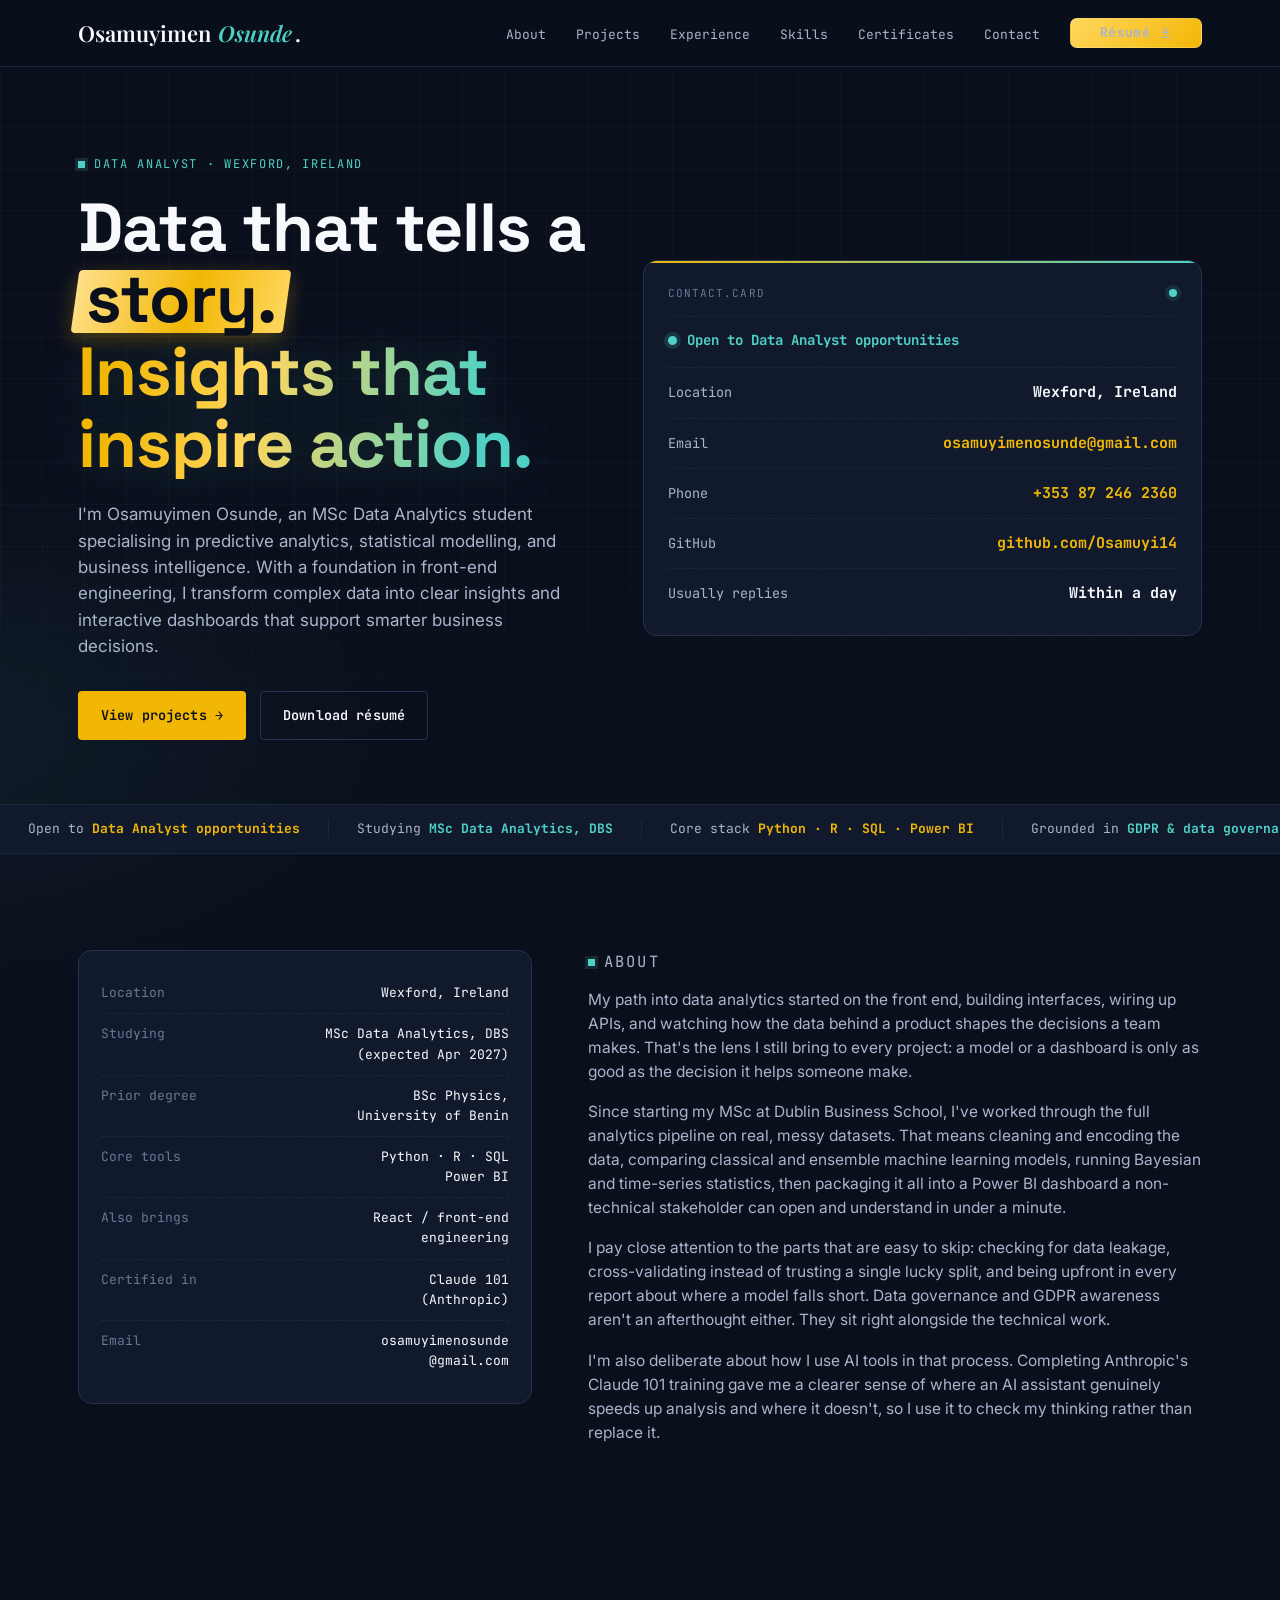
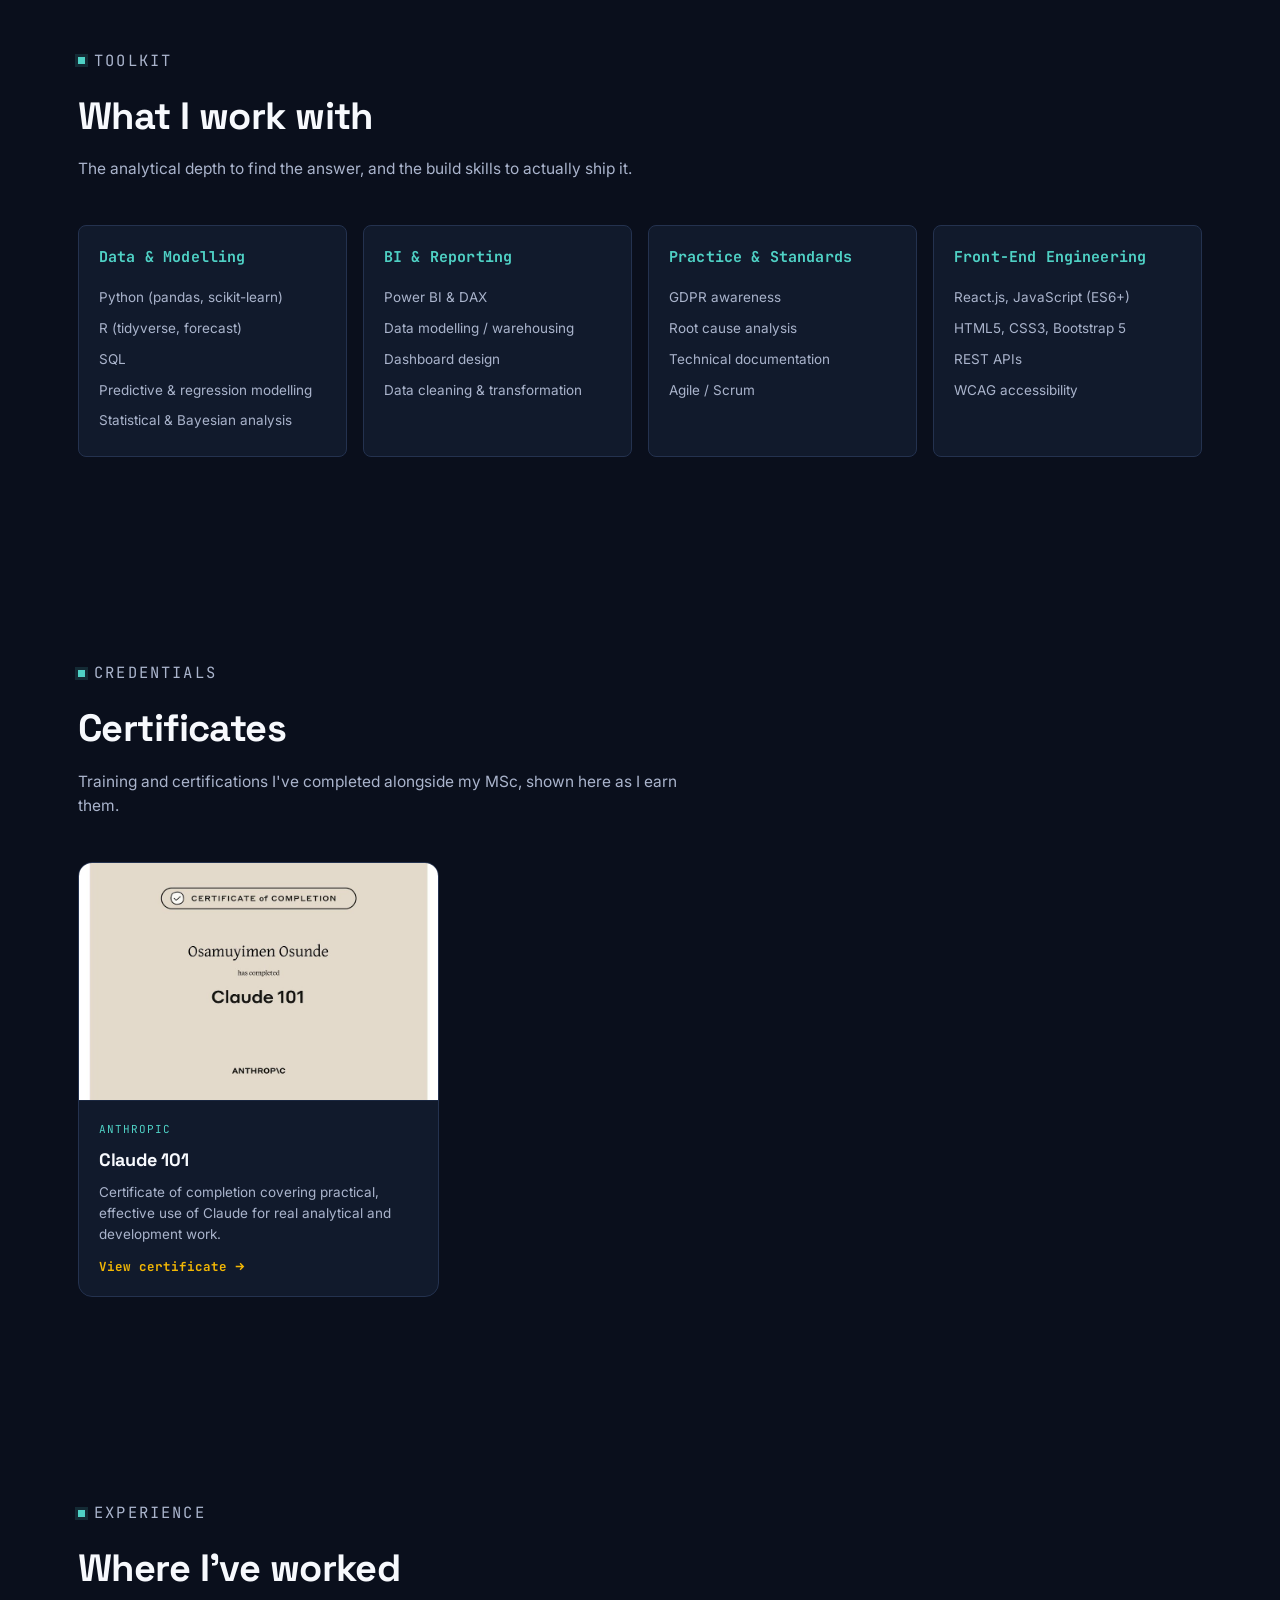
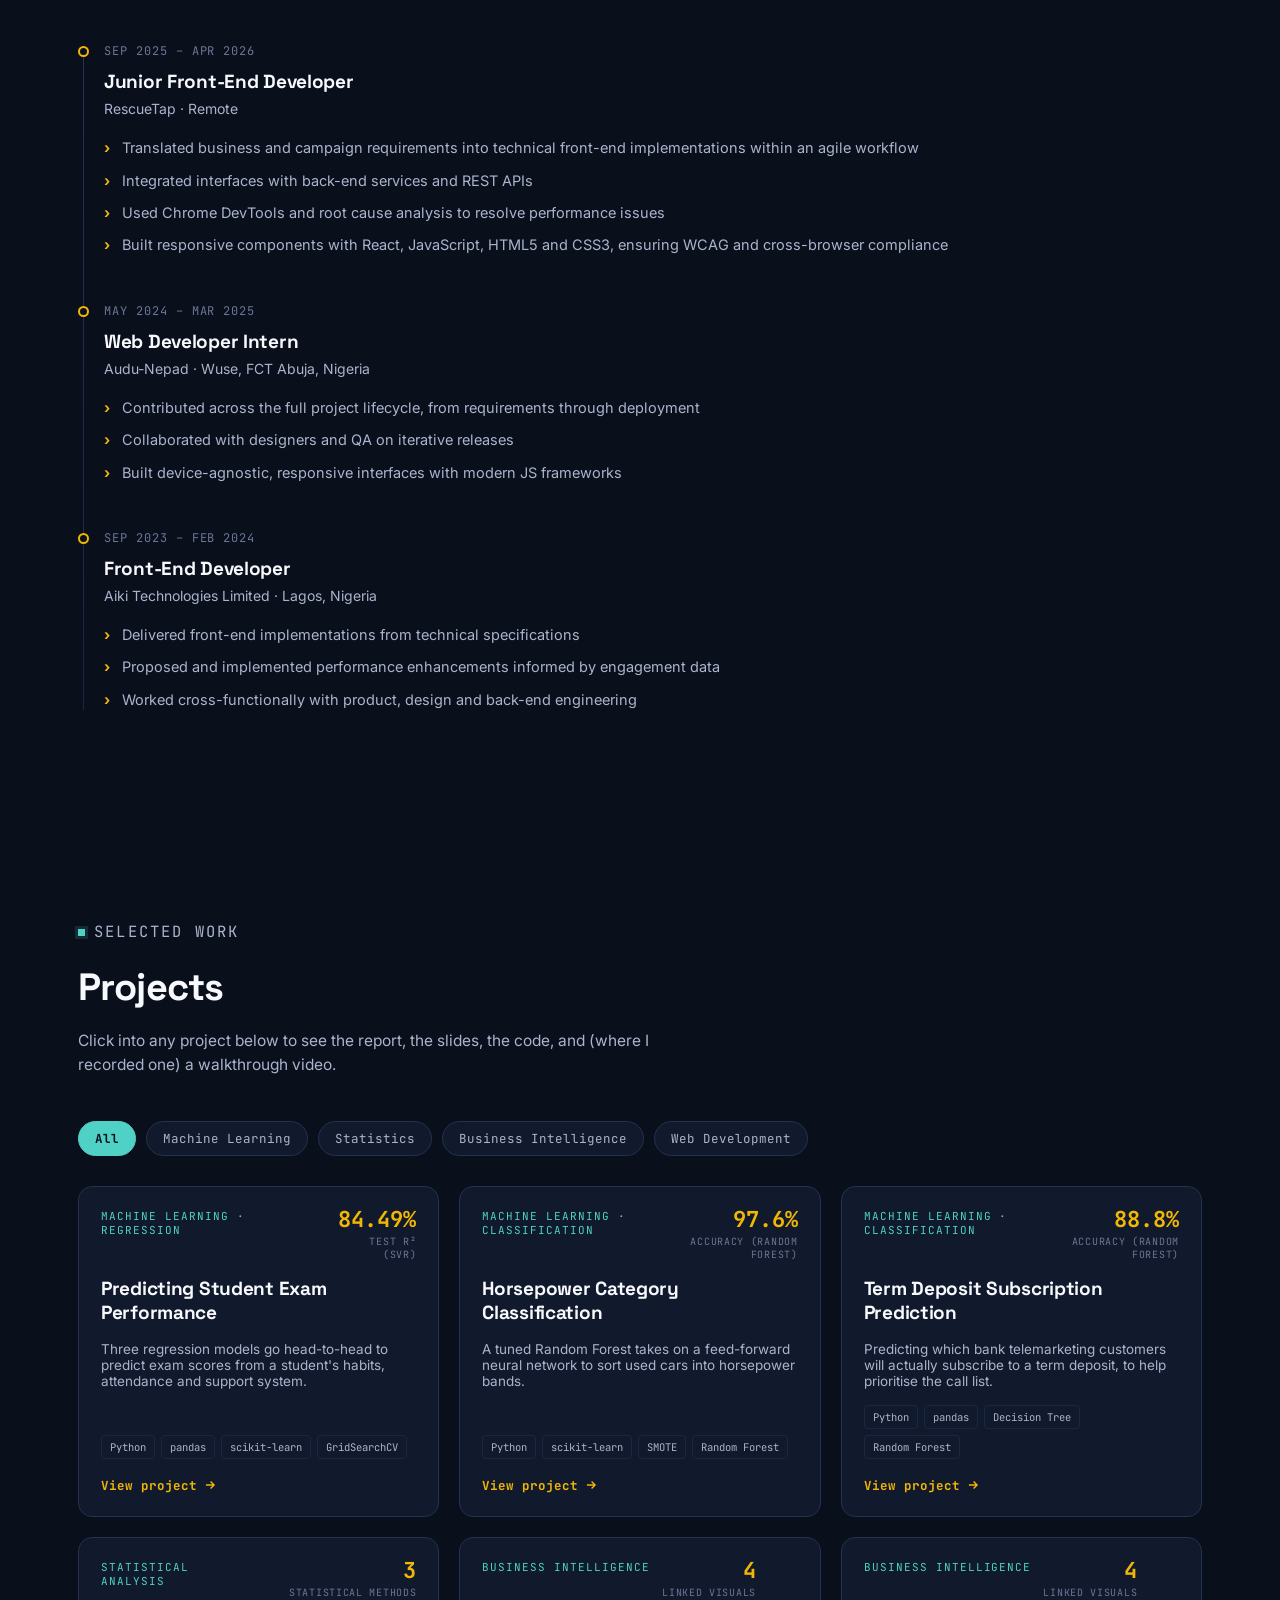
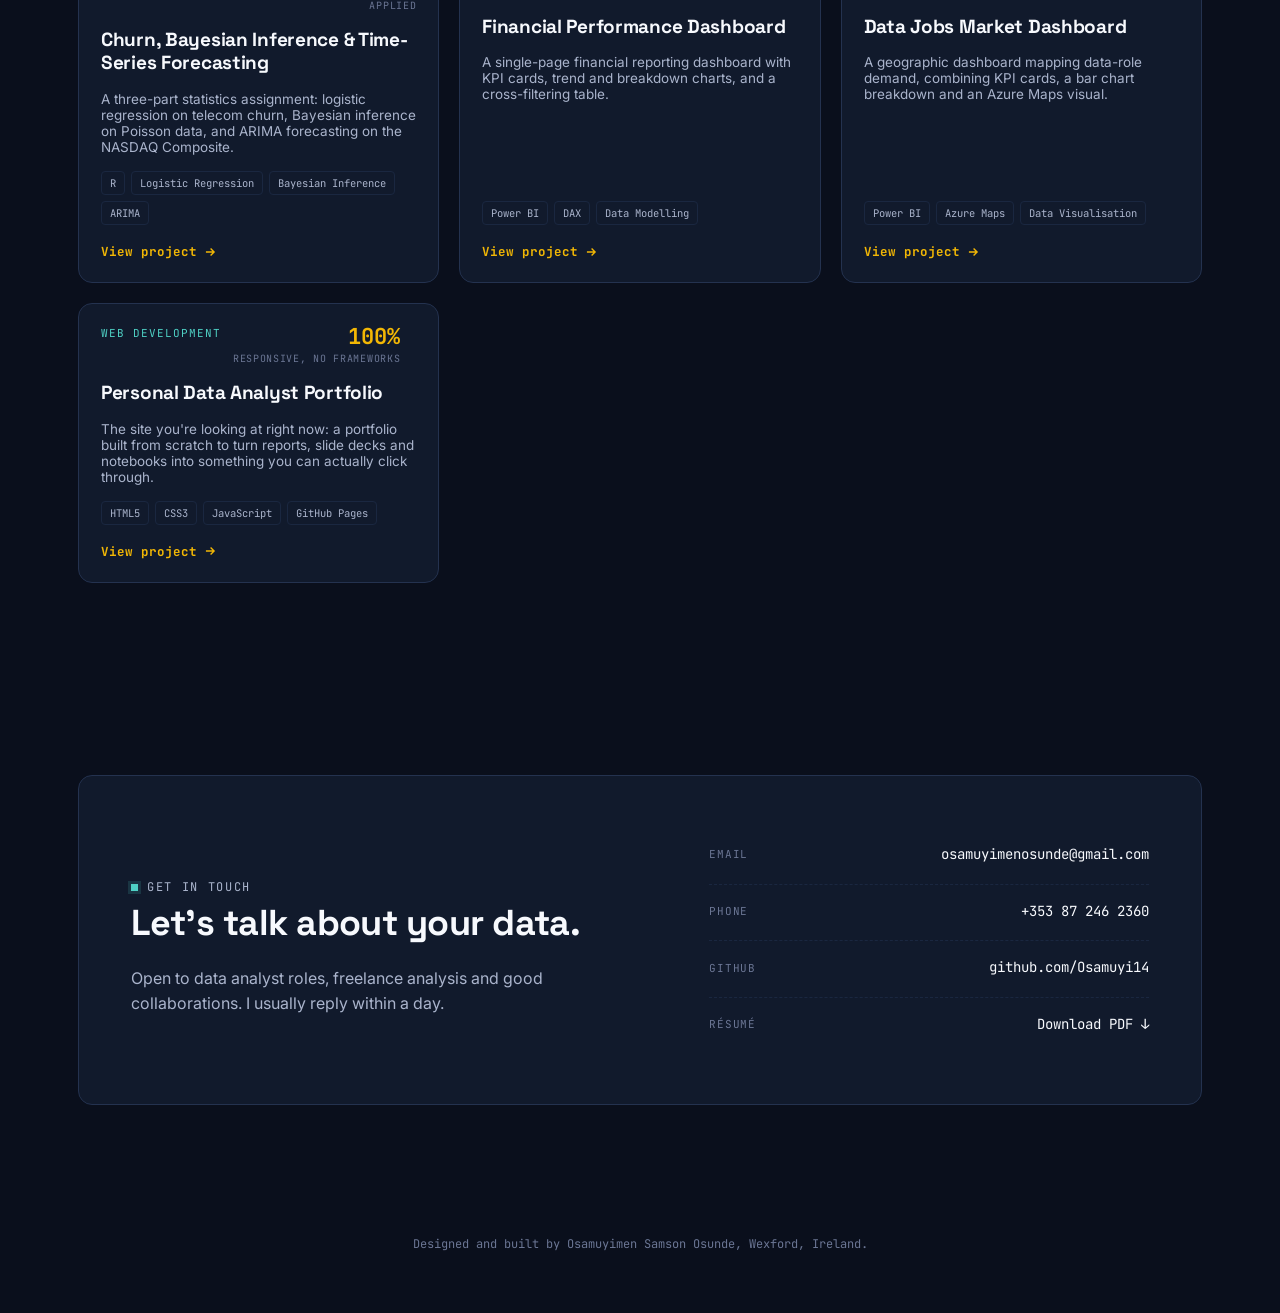
==== index.html @ a4c95fde "Add Certificates section with Claude 101 credential, reference it in About" ====
<!DOCTYPE html>
<html lang="en">
<head>
<meta charset="UTF-8">
<meta name="viewport" content="width=device-width, initial-scale=1.0">
<title>Osamuyimen Osunde | Data Analyst</title>
<meta name="description" content="Portfolio of Osamuyimen Samson Osunde, Data Analyst. Machine learning, statistical analysis and Power BI projects.">
<link rel="icon" href="favicon.svg" type="image/svg+xml">
<link rel="icon" href="favicon.ico" sizes="any">
<link rel="apple-touch-icon" href="apple-touch-icon.png">
<link rel="preconnect" href="https://fonts.googleapis.com">
<link rel="preconnect" href="https://fonts.gstatic.com" crossorigin>
<link href="https://fonts.googleapis.com/css2?family=Space+Grotesk:wght@500;600;700&family=Inter:wght@400;500;600&family=JetBrains+Mono:wght@400;500;700&family=Playfair+Display:ital,wght@0,600;1,600&display=swap" rel="stylesheet">
<link rel="stylesheet" href="styles.css?v=2">
</head>
<body>

<nav class="nav">
  <div class="wrap">
    <a href="#top" class="nav-mark">Osamuyimen <span class="nav-mark-last">Osunde</span><span class="nav-mark-dot">.</span></a>
    <button class="nav-toggle" id="navToggle" aria-label="Toggle menu" aria-expanded="false">☰</button>
    <ul class="nav-links" id="navLinks">
      <li><a href="#about">About</a></li>
      <li><a href="#projects">Projects</a></li>
      <li><a href="#experience">Experience</a></li>
      <li><a href="#skills">Skills</a></li>
      <li><a href="#certificates">Certificates</a></li>
      <li><a href="#contact">Contact</a></li>
      <li>
        <a class="nav-cta" href="assets/cv/resume.pdf" target="_blank" rel="noopener">
          <span>Résumé</span>
          <svg width="13" height="13" viewBox="0 0 24 24" fill="none" stroke="currentColor" stroke-width="2.6" stroke-linecap="round" stroke-linejoin="round"><path d="M12 3v12m0 0l-5-5m5 5l5-5M5 21h14"/></svg>
        </a>
      </li>
    </ul>
  </div>
</nav>

<main id="top">

  <!-- HERO -->
  <header class="hero">
    <div class="wrap">
      <div class="hero-grid">
        <div>
          <p class="eyebrow">Data Analyst · Wexford, Ireland</p>
          <h1 class="hero-headline">
            <span class="hl-wrap">Data that tells a <span class="hl">story.</span></span>
            <span class="grad-line">Insights that inspire action.</span>
          </h1>
          <p class="hero-sub">I'm Osamuyimen Osunde, an MSc Data Analytics student specialising in predictive analytics, statistical modelling, and business intelligence. With a foundation in front-end engineering, I transform complex data into clear insights and interactive dashboards that support smarter business decisions.</p>
          <div class="hero-actions">
            <a href="#projects" class="btn btn-primary">View projects →</a>
            <a href="assets/cv/resume.pdf" target="_blank" rel="noopener" class="btn btn-ghost">Download résumé</a>
          </div>
        </div>

        <div class="readout" aria-hidden="false">
          <div class="readout-head">
            <span>contact.card</span>
            <span class="readout-dot"></span>
          </div>
          <div class="readout-row status-row">
            <span class="status-dot"></span>
            <span class="v teal">Open to Data Analyst opportunities</span>
          </div>
          <div class="readout-row"><span class="k">Location</span><span class="v">Wexford, Ireland</span></div>
          <div class="readout-row"><a class="row-link" href="mailto:osamuyimenosunde@gmail.com"><span class="k">Email</span><span class="v amber">osamuyimenosunde@gmail.com</span></a></div>
          <div class="readout-row"><a class="row-link" href="tel:+353872462360"><span class="k">Phone</span><span class="v amber">+353 87 246 2360</span></a></div>
          <div class="readout-row"><a class="row-link" href="https://github.com/Osamuyi14" target="_blank" rel="noopener"><span class="k">GitHub</span><span class="v amber">github.com/Osamuyi14</span></a></div>
          <div class="readout-row"><span class="k">Usually replies</span><span class="v">Within a day</span></div>
        </div>
      </div>
    </div>

    <div class="ticker" role="marquee" aria-label="About Osamuyimen">
      <div class="ticker-track" id="tickerTrack"></div>
    </div>
  </header>

  <!-- ABOUT -->
  <section id="about">
    <div class="wrap">
      <div class="about-grid">
        <div class="facts">
          <div class="facts-row"><span class="k">Location</span><span class="v">Wexford, Ireland</span></div>
          <div class="facts-row"><span class="k">Studying</span><span class="v">MSc Data Analytics, DBS<br>(expected Apr 2027)</span></div>
          <div class="facts-row"><span class="k">Prior degree</span><span class="v">BSc Physics,<br>University of Benin</span></div>
          <div class="facts-row"><span class="k">Core tools</span><span class="v">Python · R · SQL<br>Power BI</span></div>
          <div class="facts-row"><span class="k">Also brings</span><span class="v">React / front-end<br>engineering</span></div>
          <div class="facts-row"><span class="k">Certified in</span><span class="v">Claude 101<br>(Anthropic)</span></div>
          <div class="facts-row"><span class="k">Email</span><span class="v">osamuyimenosunde<br>@gmail.com</span></div>
        </div>
        <div class="about-copy">
          <p class="eyebrow" style="margin-bottom:14px;">About</p>
          <p>My path into data analytics started on the front end, building interfaces, wiring up APIs, and watching how the data behind a product shapes the decisions a team makes. That's the lens I still bring to every project: a model or a dashboard is only as good as the decision it helps someone make.</p>
          <p>Since starting my MSc at Dublin Business School, I've worked through the full analytics pipeline on real, messy datasets. That means cleaning and encoding the data, comparing classical and ensemble machine learning models, running Bayesian and time-series statistics, then packaging it all into a Power BI dashboard a non-technical stakeholder can open and understand in under a minute.</p>
          <p>I pay close attention to the parts that are easy to skip: checking for data leakage, cross-validating instead of trusting a single lucky split, and being upfront in every report about where a model falls short. Data governance and GDPR awareness aren't an afterthought either. They sit right alongside the technical work.</p>
          <p>I'm also deliberate about how I use AI tools in that process. Completing Anthropic's Claude 101 training gave me a clearer sense of where an AI assistant genuinely speeds up analysis and where it doesn't, so I use it to check my thinking rather than replace it.</p>
        </div>
      </div>
    </div>
  </section>

  <!-- SKILLS -->
  <section id="skills">
    <div class="wrap">
      <div class="section-head">
        <p class="eyebrow">Toolkit</p>
        <h2>What I work with</h2>
        <p>The analytical depth to find the answer, and the build skills to actually ship it.</p>
      </div>
      <div class="skills-grid">
        <div class="skill-card">
          <h3>Data &amp; Modelling</h3>
          <ul>
            <li>Python (pandas, scikit-learn)</li>
            <li>R (tidyverse, forecast)</li>
            <li>SQL</li>
            <li>Predictive &amp; regression modelling</li>
            <li>Statistical &amp; Bayesian analysis</li>
          </ul>
        </div>
        <div class="skill-card">
          <h3>BI &amp; Reporting</h3>
          <ul>
            <li>Power BI &amp; DAX</li>
            <li>Data modelling / warehousing</li>
            <li>Dashboard design</li>
            <li>Data cleaning &amp; transformation</li>
          </ul>
        </div>
        <div class="skill-card">
          <h3>Practice &amp; Standards</h3>
          <ul>
            <li>GDPR awareness</li>
            <li>Root cause analysis</li>
            <li>Technical documentation</li>
            <li>Agile / Scrum</li>
          </ul>
        </div>
        <div class="skill-card">
          <h3>Front-End Engineering</h3>
          <ul>
            <li>React.js, JavaScript (ES6+)</li>
            <li>HTML5, CSS3, Bootstrap 5</li>
            <li>REST APIs</li>
            <li>WCAG accessibility</li>
          </ul>
        </div>
      </div>
    </div>
  </section>

  <!-- CERTIFICATES -->
  <section id="certificates">
    <div class="wrap">
      <div class="section-head">
        <p class="eyebrow">Credentials</p>
        <h2>Certificates</h2>
        <p>Training and certifications I've completed alongside my MSc, shown here as I earn them.</p>
      </div>
      <div class="cert-grid">
        <a class="cert-card" href="assets/certificates/claude-101-certificate.pdf" target="_blank" rel="noopener">
          <div class="cert-thumb">
            <img src="assets/certificates/claude-101-thumb.jpg" alt="Claude 101 certificate of completion" loading="lazy">
          </div>
          <div class="cert-info">
            <p class="cert-issuer">Anthropic</p>
            <h3>Claude 101</h3>
            <p class="cert-desc">Certificate of completion covering practical, effective use of Claude for real analytical and development work.</p>
            <span class="cert-link">View certificate
              <svg width="13" height="13" viewBox="0 0 24 24" fill="none" stroke="currentColor" stroke-width="2.6"><path d="M5 12h14M13 6l6 6-6 6"/></svg>
            </span>
          </div>
        </a>
      </div>
    </div>
  </section>

  <!-- EXPERIENCE -->
  <section id="experience">
    <div class="wrap">
      <div class="section-head">
        <p class="eyebrow">Experience</p>
        <h2>Where I've worked</h2>
      </div>
      <div class="timeline">
        <div class="tl-item">
          <span class="tl-dot"></span>
          <p class="tl-meta">Sep 2025 – Apr 2026</p>
          <h3>Junior Front-End Developer</h3>
          <p class="role-co">RescueTap · Remote</p>
          <ul>
            <li>Translated business and campaign requirements into technical front-end implementations within an agile workflow</li>
            <li>Integrated interfaces with back-end services and REST APIs</li>
            <li>Used Chrome DevTools and root cause analysis to resolve performance issues</li>
            <li>Built responsive components with React, JavaScript, HTML5 and CSS3, ensuring WCAG and cross-browser compliance</li>
          </ul>
        </div>
        <div class="tl-item">
          <span class="tl-dot"></span>
          <p class="tl-meta">May 2024 – Mar 2025</p>
          <h3>Web Developer Intern</h3>
          <p class="role-co">Audu-Nepad · Wuse, FCT Abuja, Nigeria</p>
          <ul>
            <li>Contributed across the full project lifecycle, from requirements through deployment</li>
            <li>Collaborated with designers and QA on iterative releases</li>
            <li>Built device-agnostic, responsive interfaces with modern JS frameworks</li>
          </ul>
        </div>
        <div class="tl-item">
          <span class="tl-dot"></span>
          <p class="tl-meta">Sep 2023 – Feb 2024</p>
          <h3>Front-End Developer</h3>
          <p class="role-co">Aiki Technologies Limited · Lagos, Nigeria</p>
          <ul>
            <li>Delivered front-end implementations from technical specifications</li>
            <li>Proposed and implemented performance enhancements informed by engagement data</li>
            <li>Worked cross-functionally with product, design and back-end engineering</li>
          </ul>
        </div>
      </div>
    </div>
  </section>

  <!-- PROJECTS -->
  <section id="projects">
    <div class="wrap">
      <div class="section-head">
        <p class="eyebrow">Selected work</p>
        <h2>Projects</h2>
        <p>Click into any project below to see the report, the slides, the code, and (where I recorded one) a walkthrough video.</p>
      </div>

      <div class="filters" role="tablist" aria-label="Filter projects">
        <button class="filter-btn active" data-filter="all">All</button>
        <button class="filter-btn" data-filter="ml">Machine Learning</button>
        <button class="filter-btn" data-filter="stats">Statistics</button>
        <button class="filter-btn" data-filter="bi">Business Intelligence</button>
        <button class="filter-btn" data-filter="web">Web Development</button>
      </div>

      <div class="projects-grid" id="projectsGrid"><!-- injected by script.js --></div>
    </div>
  </section>

  <!-- CONTACT -->
  <section id="contact">
    <div class="wrap">
      <div class="contact">
        <div>
          <p class="eyebrow">Get in touch</p>
          <h2>Let's talk about your data.</h2>
          <p>Open to data analyst roles, freelance analysis and good collaborations. I usually reply within a day.</p>
        </div>
        <div class="contact-links">
          <a class="contact-link" href="mailto:osamuyimenosunde@gmail.com"><span class="k">Email</span><span>osamuyimenosunde@gmail.com</span></a>
          <a class="contact-link" href="tel:+353872462360"><span class="k">Phone</span><span>+353 87 246 2360</span></a>
          <a class="contact-link" href="https://github.com/Osamuyi14" target="_blank" rel="noopener"><span class="k">GitHub</span><span>github.com/Osamuyi14</span></a>
          <a class="contact-link" href="assets/cv/resume.pdf" target="_blank" rel="noopener"><span class="k">Résumé</span><span>Download PDF ↓</span></a>
        </div>
      </div>
    </div>
  </section>

</main>

<footer>
  <p>Designed and built by Osamuyimen Samson Osunde, Wexford, Ireland.</p>
</footer>

<!-- MODAL -->
<div class="modal-overlay" id="modalOverlay">
  <div class="modal" role="dialog" aria-modal="true" aria-labelledby="modalTitle">
    <div class="modal-head">
      <div>
        <p class="pcard-cat" id="modalCat">Category</p>
        <h3 id="modalTitle">Project title</h3>
        <div class="modal-kpis" id="modalKpis"></div>
      </div>
      <button class="modal-close" id="modalClose" aria-label="Close">✕</button>
    </div>
    <div class="tabbar" id="modalTabs"></div>
    <div class="modal-body" id="modalBody"></div>
  </div>
</div>

<script src="script.js?v=2"></script>
</body>
</html>
---- styles.css ----
/* ==========================================================================
   Osamuyimen Osunde, Data Analyst Portfolio
   Design tokens
   ========================================================================== */
:root{
  --ink:        #0a0f1c;
  --surface:    #111a2c;
  --surface-2:  #16233b;
  --surface-3:  #1c2c47;
  --line:       #24324f;
  --line-soft:  #1a2740;
  --text:       #f7f9fd;
  --text-muted: #aab4cc;
  --text-dim:   #6b7694;
  --amber:      #f2b705;
  --amber-dim:  #a9840b;
  --teal:       #4fd1c5;
  --teal-dim:   #2f8f86;
  --coral:      #ef6461;

  --display: "Space Grotesk", "Inter", sans-serif;
  --body: "Inter", sans-serif;
  --mono: "JetBrains Mono", "SFMono-Regular", Consolas, monospace;

  --radius-s: 4px;
  --radius-m: 8px;
  --radius-l: 14px;
  --max: 1180px;
}

*,*::before,*::after{ box-sizing:border-box; }
html{ scroll-behavior:smooth; }
@media (prefers-reduced-motion: reduce){
  html{ scroll-behavior:auto; }
  *,*::before,*::after{ animation-duration:0.001ms !important; animation-iteration-count:1 !important; transition-duration:0.001ms !important; scroll-behavior:auto !important; }
}

body{
  margin:0;
  background:
    radial-gradient(1100px 520px at 82% -8%, rgba(242,183,5,0.08), transparent 60%),
    radial-gradient(900px 480px at -6% 12%, rgba(79,209,197,0.07), transparent 55%),
    var(--ink);
  color:var(--text);
  font-family:var(--body);
  font-size:16px;
  line-height:1.55;
  -webkit-font-smoothing:antialiased;
}

/* faint graph-paper texture, subject-grounded (data grid) */
body::before{
  content:"";
  position:fixed; inset:0;
  pointer-events:none;
  z-index:0;
  background-image:
    linear-gradient(rgba(233,237,246,0.028) 1px, transparent 1px),
    linear-gradient(90deg, rgba(233,237,246,0.028) 1px, transparent 1px);
  background-size:42px 42px;
  mask-image:linear-gradient(to bottom, black, black 60%, transparent 100%);
}

img{ max-width:100%; display:block; }
a{ color:inherit; }
h1,h2,h3,h4{ font-family:var(--display); margin:0; letter-spacing:-0.015em; font-weight:700; }
p{ margin:0; }
ul{ margin:0; padding:0; list-style:none; }
button{ font-family:inherit; }

:focus-visible{
  outline:2px solid var(--amber);
  outline-offset:3px;
  border-radius:2px;
}

.wrap{ max-width:var(--max); margin:0 auto; padding:0 28px; position:relative; z-index:1; }
.eyebrow{
  font-family:var(--mono);
  font-size:12px;
  letter-spacing:0.14em;
  text-transform:uppercase;
  color:var(--teal);
  display:flex; align-items:center; gap:9px;
}
.eyebrow::before{
  content:"";
  width:7px; height:7px;
  background:var(--teal);
  box-shadow:0 0 0 3px rgba(79,209,197,0.15);
}

/* ==========================================================================
   Nav
   ========================================================================== */
.nav{
  position:sticky; top:0; z-index:50;
  background:rgba(10,15,28,0.82);
  backdrop-filter:blur(10px);
  border-bottom:1px solid var(--line-soft);
}
.nav .wrap{ display:flex; align-items:center; justify-content:space-between; height:66px; }
.nav-mark{
  font-family:"Playfair Display", serif;
  font-weight:600;
  font-size:22px;
  letter-spacing:0;
  display:flex; align-items:baseline; gap:7px;
  color:var(--text);
  text-decoration:none;
}
.nav-mark-last{
  font-style:italic;
  color:var(--teal);
  font-weight:600;
}
.nav-mark-dot{
  color:var(--text);
  font-style:normal;
  margin-left:-4px;
}
@media (max-width:480px){
  .nav-mark{ font-size:18px; gap:5px; }
}
.nav-links{ display:flex; align-items:center; gap:30px; }
.nav-links a{
  font-family:var(--mono); font-size:13px; text-decoration:none; color:var(--text-muted);
  transition:color .15s ease; position:relative; padding:4px 0;
}
.nav-links a:hover{ color:var(--text); }
.nav-cta{
  font-family:var(--mono); font-size:13px; text-decoration:none;
  color:var(--ink); background:linear-gradient(135deg, #ffd75e, var(--amber));
  padding:11px 20px; border-radius:7px; font-weight:700;
  letter-spacing:0.03em;
  display:inline-flex; align-items:center; justify-content:center; gap:9px;
  min-width:132px; white-space:nowrap;
  border:1px solid rgba(255,255,255,0.18);
  transition:transform .15s ease, box-shadow .15s ease, filter .15s ease;
}
.nav-cta svg{ flex:none; }
.nav-cta:hover{ transform:translateY(-1px); box-shadow:0 8px 22px rgba(242,183,5,0.3); filter:brightness(1.04); }
.nav-toggle{
  display:none; background:none; border:1px solid var(--line); color:var(--text);
  width:38px; height:38px; border-radius:var(--radius-s); cursor:pointer;
  align-items:center; justify-content:center; font-size:18px;
}

@media (max-width:860px){
  .nav-links{
    position:absolute; top:66px; left:0; right:0;
    background:var(--surface);
    border-bottom:1px solid var(--line-soft);
    flex-direction:column; align-items:stretch; gap:0;
    padding:6px 28px 14px;
    display:none;
  }
  .nav-links.open{ display:flex; }
  .nav-links a{ padding:12px 0; border-bottom:1px solid var(--line-soft); }
  .nav-links .nav-cta{ margin-top:12px; width:100%; }
  .nav-toggle{ display:flex; }
}

/* ==========================================================================
   Hero
   ========================================================================== */
.hero{ padding:88px 0 0; position:relative; }
.hero-grid{
  display:grid; grid-template-columns:1fr 1.1fr; gap:56px; align-items:center;
}
.hero h1{
  font-size:clamp(38px, 6vw, 68px);
  line-height:1.05;
  margin-top:18px;
}
.hero-headline{ display:flex; flex-direction:column; gap:2px; }
.hl-wrap{ color:var(--text); }

/* highlighter-marker pop on "story." */
.hl{
  position:relative;
  display:inline-block;
  color:var(--ink);
  padding:0 8px;
  z-index:1;
}
.hl::before{
  content:"";
  position:absolute;
  left:-3px; right:-3px; top:10%; bottom:2%;
  background:linear-gradient(100deg, #ffe08a, var(--amber) 55%, #ffd75e);
  transform:skewX(-8deg);
  border-radius:4px;
  z-index:-1;
  box-shadow:0 6px 20px rgba(242,183,5,0.28);
}

/* gradient statement line */
.grad-line{
  background:linear-gradient(100deg, var(--amber) 8%, #ffd75e 35%, var(--teal) 78%);
  -webkit-background-clip:text;
  background-clip:text;
  color:transparent;
  filter:drop-shadow(0 2px 22px rgba(79,209,197,0.18));
}
.hero-sub{
  margin-top:22px; max-width:52ch;
  color:var(--text-muted); font-size:17px;
}
.hero-actions{ display:flex; gap:14px; margin-top:32px; flex-wrap:wrap; }
.btn{
  font-family:var(--mono); font-size:13.5px; font-weight:600;
  padding:13px 22px; border-radius:var(--radius-s);
  text-decoration:none; display:inline-flex; align-items:center; gap:9px;
  border:1px solid transparent; cursor:pointer; letter-spacing:0.01em;
  transition:transform .15s ease, box-shadow .15s ease, background .15s ease, border-color .15s ease;
}
.btn-primary{ background:var(--amber); color:var(--ink); }
.btn-primary:hover{ transform:translateY(-1px); box-shadow:0 8px 22px rgba(242,183,5,0.22); }
.btn-ghost{ border-color:var(--line); color:var(--text); background:transparent; }
.btn-ghost:hover{ border-color:var(--teal); color:var(--teal); }

/* Hero contact card, signature element */
.readout{
  background:var(--surface);
  border:1px solid var(--line);
  border-radius:var(--radius-l);
  padding:24px 24px 16px;
  font-family:var(--mono);
  position:relative;
  overflow:hidden;
}
.readout::after{
  content:"";
  position:absolute; top:0; left:0; right:0; height:2px;
  background:linear-gradient(90deg, var(--amber), var(--teal));
}
.readout-head{
  display:flex; justify-content:space-between; align-items:center;
  font-size:11px; color:var(--text-dim); letter-spacing:0.1em; text-transform:uppercase;
  margin-bottom:14px;
}
.readout-dot{ width:8px; height:8px; border-radius:50%; background:var(--teal); box-shadow:0 0 0 4px rgba(79,209,197,0.12); }
.readout-row{
  display:flex; justify-content:space-between; align-items:baseline;
  padding:13px 0; border-top:1px dashed var(--line-soft);
  font-size:13.5px;
}
.readout-row:first-of-type{ border-top:none; }
.readout-row .k{ color:var(--text-muted); }
.readout-row .v{ color:var(--text); font-weight:700; font-size:15px; }
.readout-row .v.amber{ color:var(--amber); }
.readout-row .v.teal{ color:var(--teal); }

.status-row{ padding-bottom:16px; gap:10px; justify-content:flex-start; align-items:center; }
.status-row .v{ font-size:14px; }
.status-dot{
  width:9px; height:9px; border-radius:50%; background:var(--teal); flex:none;
  box-shadow:0 0 0 4px rgba(79,209,197,0.15);
  animation:pulse-dot 2.2s ease-in-out infinite;
}
@keyframes pulse-dot{
  0%, 100%{ box-shadow:0 0 0 4px rgba(79,209,197,0.15); }
  50%{ box-shadow:0 0 0 7px rgba(79,209,197,0.28); }
}

a.row-link{
  display:flex; justify-content:space-between; align-items:baseline;
  text-decoration:none; width:100%;
  transition:transform .12s ease;
}
a.row-link:hover{ transform:translateX(2px); }
a.row-link:hover .v{ filter:brightness(1.15); }
a.row-link .k{ color:var(--text-muted); }

@media (max-width:900px){
  .hero-grid{ grid-template-columns:1fr; }
}

/* Ticker strip */
.ticker{
  margin-top:64px;
  border-top:1px solid var(--line-soft);
  border-bottom:1px solid var(--line-soft);
  background:var(--surface);
  overflow:hidden;
  white-space:nowrap;
}
.ticker-track{
  display:inline-flex;
  animation:ticker 34s linear infinite;
  padding:14px 0;
}
@keyframes ticker{ from{ transform:translateX(0);} to{ transform:translateX(-50%);} }
.ticker-item{
  font-family:var(--mono); font-size:13px; color:var(--text-muted);
  padding:0 28px; border-right:1px solid var(--line-soft);
  display:inline-flex; align-items:center; gap:8px;
}
.ticker-item b{ color:var(--amber); font-weight:700; }
.ticker-item.teal b{ color:var(--teal); }

/* ==========================================================================
   Section shell
   ========================================================================== */
section{ padding:96px 0; }
.section-head{ margin-bottom:44px; max-width:640px; }
.section-head h2{ font-size:clamp(28px,3.6vw,38px); margin-top:14px; }
.section-head p{ color:var(--text-muted); margin-top:12px; font-size:15.5px; }

/* ==========================================================================
   About
   ========================================================================== */
.about-grid{ display:grid; grid-template-columns:0.85fr 1.15fr; gap:56px; align-items:start; }
.about-copy p{ color:var(--text-muted); font-size:15.5px; margin-bottom:16px; }
.about-copy p:last-child{ margin-bottom:0; }
.facts{
  background:var(--surface); border:1px solid var(--line); border-radius:var(--radius-l);
  padding:22px; font-family:var(--mono); font-size:13px;
}
.facts-row{ display:flex; justify-content:space-between; padding:10px 0; border-top:1px dashed var(--line-soft); gap:16px; }
.facts-row:first-child{ border-top:none; }
.facts-row .k{ color:var(--text-dim); }
.facts-row .v{ color:var(--text); text-align:right; }

/* ==========================================================================
   Skills
   ========================================================================== */
.skills-grid{ display:grid; grid-template-columns:repeat(4,1fr); gap:16px; }
.skill-card{
  background:var(--surface); border:1px solid var(--line); border-radius:var(--radius-m);
  padding:20px;
}
.skill-card h3{ font-size:15px; font-family:var(--mono); color:var(--teal); margin-bottom:12px; letter-spacing:0.01em; }
.skill-card ul li{
  font-size:13.5px; color:var(--text-muted); padding:5px 0;
}
@media (max-width:980px){ .skills-grid{ grid-template-columns:repeat(2,1fr); } }
@media (max-width:560px){ .skills-grid{ grid-template-columns:1fr; } }

/* ==========================================================================
   Certificates
   ========================================================================== */
.cert-grid{ display:grid; grid-template-columns:repeat(auto-fill, minmax(280px, 1fr)); gap:20px; }
.cert-card{
  display:flex; flex-direction:column;
  background:var(--surface); border:1px solid var(--line); border-radius:var(--radius-l);
  overflow:hidden; text-decoration:none; color:inherit;
  transition:transform .18s ease, border-color .18s ease, box-shadow .18s ease;
}
.cert-card:hover{
  transform:translateY(-3px);
  border-color:var(--amber-dim);
  box-shadow:0 14px 30px rgba(0,0,0,0.35);
}
.cert-thumb{
  aspect-ratio:16/10.6; overflow:hidden; background:var(--ink); border-bottom:1px solid var(--line-soft);
}
.cert-thumb img{ width:100%; height:100%; object-fit:cover; display:block; }
.cert-info{ padding:20px; display:flex; flex-direction:column; gap:8px; flex:1; }
.cert-issuer{
  font-family:var(--mono); font-size:11px; text-transform:uppercase; letter-spacing:0.09em;
  color:var(--teal);
}
.cert-info h3{ font-size:18px; }
.cert-desc{ font-size:13.5px; color:var(--text-muted); flex:1; }
.cert-link{
  font-family:var(--mono); font-size:12.5px; color:var(--amber); font-weight:700;
  display:flex; align-items:center; gap:6px; margin-top:4px;
}
.cert-link svg{ transition:transform .15s ease; }
.cert-card:hover .cert-link svg{ transform:translateX(3px); }

/* ==========================================================================
   Experience, timeline
   ========================================================================== */
.timeline{ position:relative; padding-left:26px; }
.timeline::before{
  content:""; position:absolute; left:5px; top:6px; bottom:6px; width:1px;
  background:linear-gradient(var(--line), var(--line-soft));
}
.tl-item{ position:relative; padding-bottom:40px; }
.tl-item:last-child{ padding-bottom:0; }
.tl-dot{
  position:absolute; left:-26px; top:4px; width:11px; height:11px; border-radius:50%;
  background:var(--ink); border:2px solid var(--amber);
}
.tl-meta{
  font-family:var(--mono); font-size:12px; color:var(--text-dim);
  text-transform:uppercase; letter-spacing:0.08em; margin-bottom:6px;
}
.tl-item h3{ font-size:19px; }
.tl-item .role-co{ color:var(--text-muted); font-size:14px; margin-top:2px; }
.tl-item ul{ margin-top:12px; }
.tl-item li{
  color:var(--text-muted); font-size:14.5px; padding:5px 0 5px 18px; position:relative;
}
.tl-item li::before{ content:"›"; position:absolute; left:0; color:var(--amber); font-weight:700; }

/* ==========================================================================
   Projects
   ========================================================================== */
.filters{ display:flex; gap:10px; margin-bottom:30px; flex-wrap:wrap; }
.filter-btn{
  font-family:var(--mono); font-size:12.5px; color:var(--text-muted);
  background:var(--surface); border:1px solid var(--line); border-radius:99px;
  padding:8px 16px; cursor:pointer; transition:all .15s ease;
}
.filter-btn:hover{ color:var(--text); border-color:var(--teal); }
.filter-btn.active{ color:var(--ink); background:var(--teal); border-color:var(--teal); font-weight:700; }

.projects-grid{ display:grid; grid-template-columns:repeat(3,1fr); gap:20px; }
@media (max-width:980px){ .projects-grid{ grid-template-columns:repeat(2,1fr); } }
@media (max-width:680px){ .projects-grid{ grid-template-columns:1fr; } }

.pcard{
  background:var(--surface); border:1px solid var(--line); border-radius:var(--radius-l);
  padding:22px; cursor:pointer; text-align:left; width:100%;
  display:flex; flex-direction:column; gap:16px;
  transition:transform .18s ease, border-color .18s ease, box-shadow .18s ease;
  color:inherit;
}
.pcard:hover{
  transform:translateY(-3px);
  border-color:var(--amber-dim);
  box-shadow:0 14px 30px rgba(0,0,0,0.35);
}
.pcard-top{ display:flex; justify-content:space-between; align-items:flex-start; gap:12px; }
.pcard-cat{
  font-family:var(--mono); font-size:11px; text-transform:uppercase; letter-spacing:0.09em;
  color:var(--teal);
}
.pcard-kpi{ text-align:right; font-family:var(--mono); }
.pcard-kpi .num{ font-size:22px; font-weight:700; color:var(--amber); line-height:1; }
.pcard-kpi .lbl{ font-size:10px; color:var(--text-dim); text-transform:uppercase; letter-spacing:0.07em; margin-top:4px; }
.pcard h3{ font-size:19px; line-height:1.25; }
.pcard-desc{ font-size:13.5px; color:var(--text-muted); flex:1; }
.pcard-tags{ display:flex; flex-wrap:wrap; gap:6px; }
.tag{
  font-family:var(--mono); font-size:10.5px; color:var(--text-muted);
  border:1px solid var(--line-soft); border-radius:4px; padding:4px 8px;
}
.pcard-cta{
  font-family:var(--mono); font-size:12.5px; color:var(--amber); font-weight:700;
  display:flex; align-items:center; gap:6px; margin-top:2px;
}
.pcard-cta svg{ transition:transform .15s ease; }
.pcard:hover .pcard-cta svg{ transform:translateX(3px); }

/* ==========================================================================
   Modal
   ========================================================================== */
.modal-overlay{
  position:fixed; inset:0; background:rgba(6,9,17,0.78);
  backdrop-filter:blur(4px);
  display:none; align-items:center; justify-content:center;
  z-index:200; padding:22px;
}
.modal-overlay.open{ display:flex; }
.modal{
  background:var(--surface); border:1px solid var(--line); border-radius:var(--radius-l);
  width:min(980px, 100%); max-height:88vh; display:flex; flex-direction:column;
  overflow:hidden; box-shadow:0 30px 80px rgba(0,0,0,0.5);
}
.modal-head{
  padding:22px 24px 16px; border-bottom:1px solid var(--line-soft);
  display:flex; justify-content:space-between; align-items:flex-start; gap:16px;
}
.modal-head h3{ font-size:21px; margin-top:6px; }
.modal-close{
  background:var(--surface-2); border:1px solid var(--line); color:var(--text-muted);
  width:34px; height:34px; border-radius:var(--radius-s); cursor:pointer; flex:none;
  display:flex; align-items:center; justify-content:center; font-size:16px;
}
.modal-close:hover{ color:var(--text); border-color:var(--coral); }
.modal-kpis{ display:flex; gap:22px; margin-top:14px; flex-wrap:wrap; }
.modal-kpi{ font-family:var(--mono); }
.modal-kpi .num{ font-size:19px; font-weight:700; color:var(--amber); }
.modal-kpi .lbl{ font-size:10.5px; color:var(--text-dim); text-transform:uppercase; letter-spacing:0.06em; }

.tabbar{
  display:flex; gap:2px; padding:0 24px; border-bottom:1px solid var(--line-soft);
  overflow-x:auto; background:var(--surface-2);
}
.tab-btn{
  font-family:var(--mono); font-size:12.5px; color:var(--text-muted);
  background:none; border:none; padding:14px 16px; cursor:pointer;
  border-bottom:2px solid transparent; white-space:nowrap;
}
.tab-btn.active{ color:var(--amber); border-bottom-color:var(--amber); }
.tab-btn:hover:not(.active){ color:var(--text); }

.modal-body{ overflow-y:auto; flex:1; background:var(--ink); }
.tab-panel{ display:none; height:100%; }
.tab-panel.active{ display:block; height:100%; }
.tab-panel.overview{ padding:24px; }
.tab-panel.overview p{ color:var(--text-muted); font-size:14.5px; margin-bottom:14px; }
.tab-panel.overview h4{ font-size:12px; color:var(--teal); font-family:var(--mono); text-transform:uppercase; letter-spacing:0.08em; margin:20px 0 10px; }
.tab-panel.overview ul{ display:flex; flex-wrap:wrap; gap:8px; }
.tab-panel iframe{ width:100%; height:68vh; border:none; display:block; background:#fff; }
.tab-panel video{ width:100%; max-height:68vh; display:block; background:#000; }
.tab-panel.code-panel iframe{ background:var(--ink); }
.download-row{
  display:flex; align-items:center; justify-content:space-between; flex-wrap:wrap; gap:12px;
  padding:24px;
}
.download-row .note{ color:var(--text-muted); font-size:13.5px; max-width:52ch; }
.pbix-visual-list{ display:flex; flex-wrap:wrap; gap:8px; margin-top:14px; }

/* ==========================================================================
   Contact / footer
   ========================================================================== */
.contact{
  background:var(--surface); border:1px solid var(--line); border-radius:var(--radius-l);
  padding:52px; display:grid; grid-template-columns:1.1fr 0.9fr; gap:40px; align-items:center;
}
.contact h2{ font-size:clamp(26px,3.4vw,36px); }
.contact p{ color:var(--text-muted); margin-top:14px; max-width:44ch; }
.contact-links{ display:flex; flex-direction:column; gap:2px; }
.contact-link{
  display:flex; justify-content:space-between; align-items:center;
  padding:16px 0; border-top:1px dashed var(--line-soft);
  text-decoration:none; color:var(--text);
  font-family:var(--mono); font-size:14px;
}
.contact-link:first-child{ border-top:none; }
.contact-link .k{ color:var(--text-dim); font-size:11px; text-transform:uppercase; letter-spacing:0.08em; }
.contact-link:hover{ color:var(--amber); }
@media (max-width:760px){ .contact{ grid-template-columns:1fr; padding:32px; } }

footer{ padding:34px 0 60px; text-align:center; }
footer p{ font-family:var(--mono); font-size:12px; color:var(--text-dim); }

@media (max-width:760px){
  .about-grid{ grid-template-columns:1fr; }
  section{ padding:64px 0; }
}
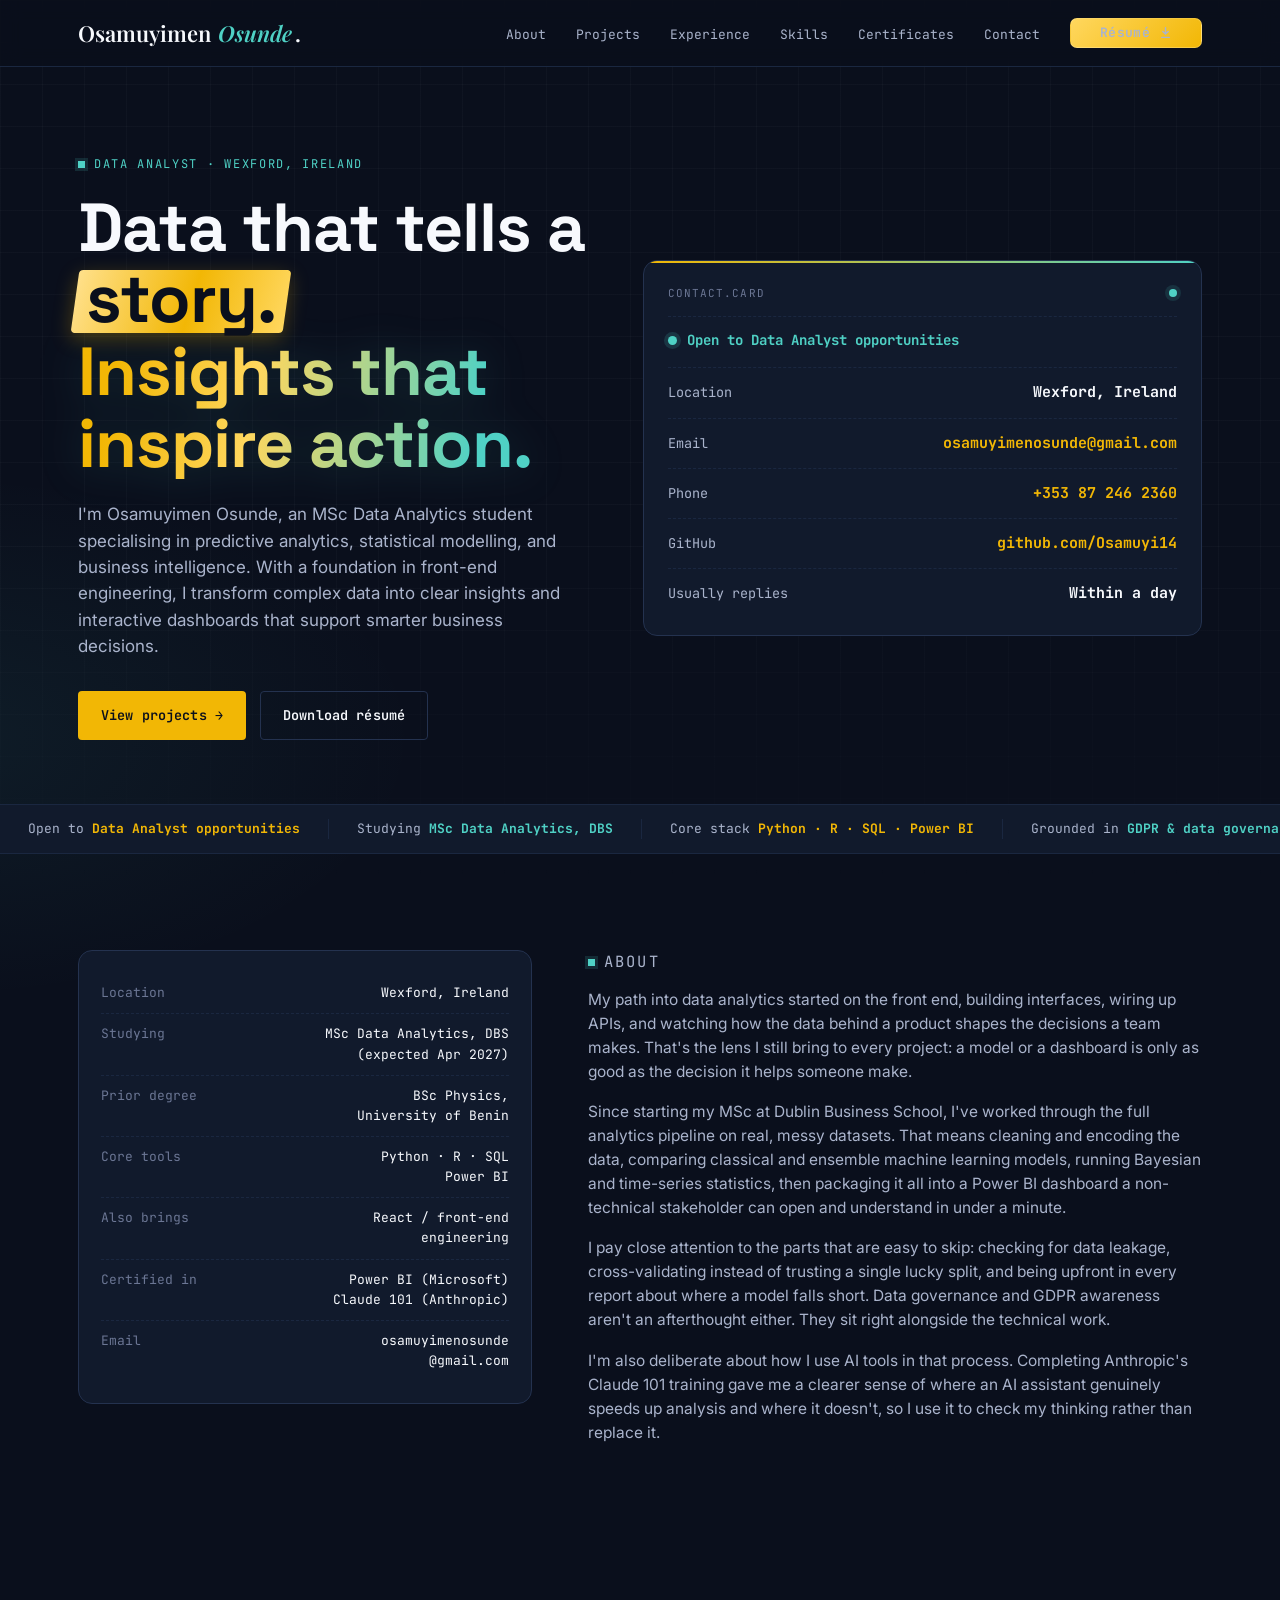
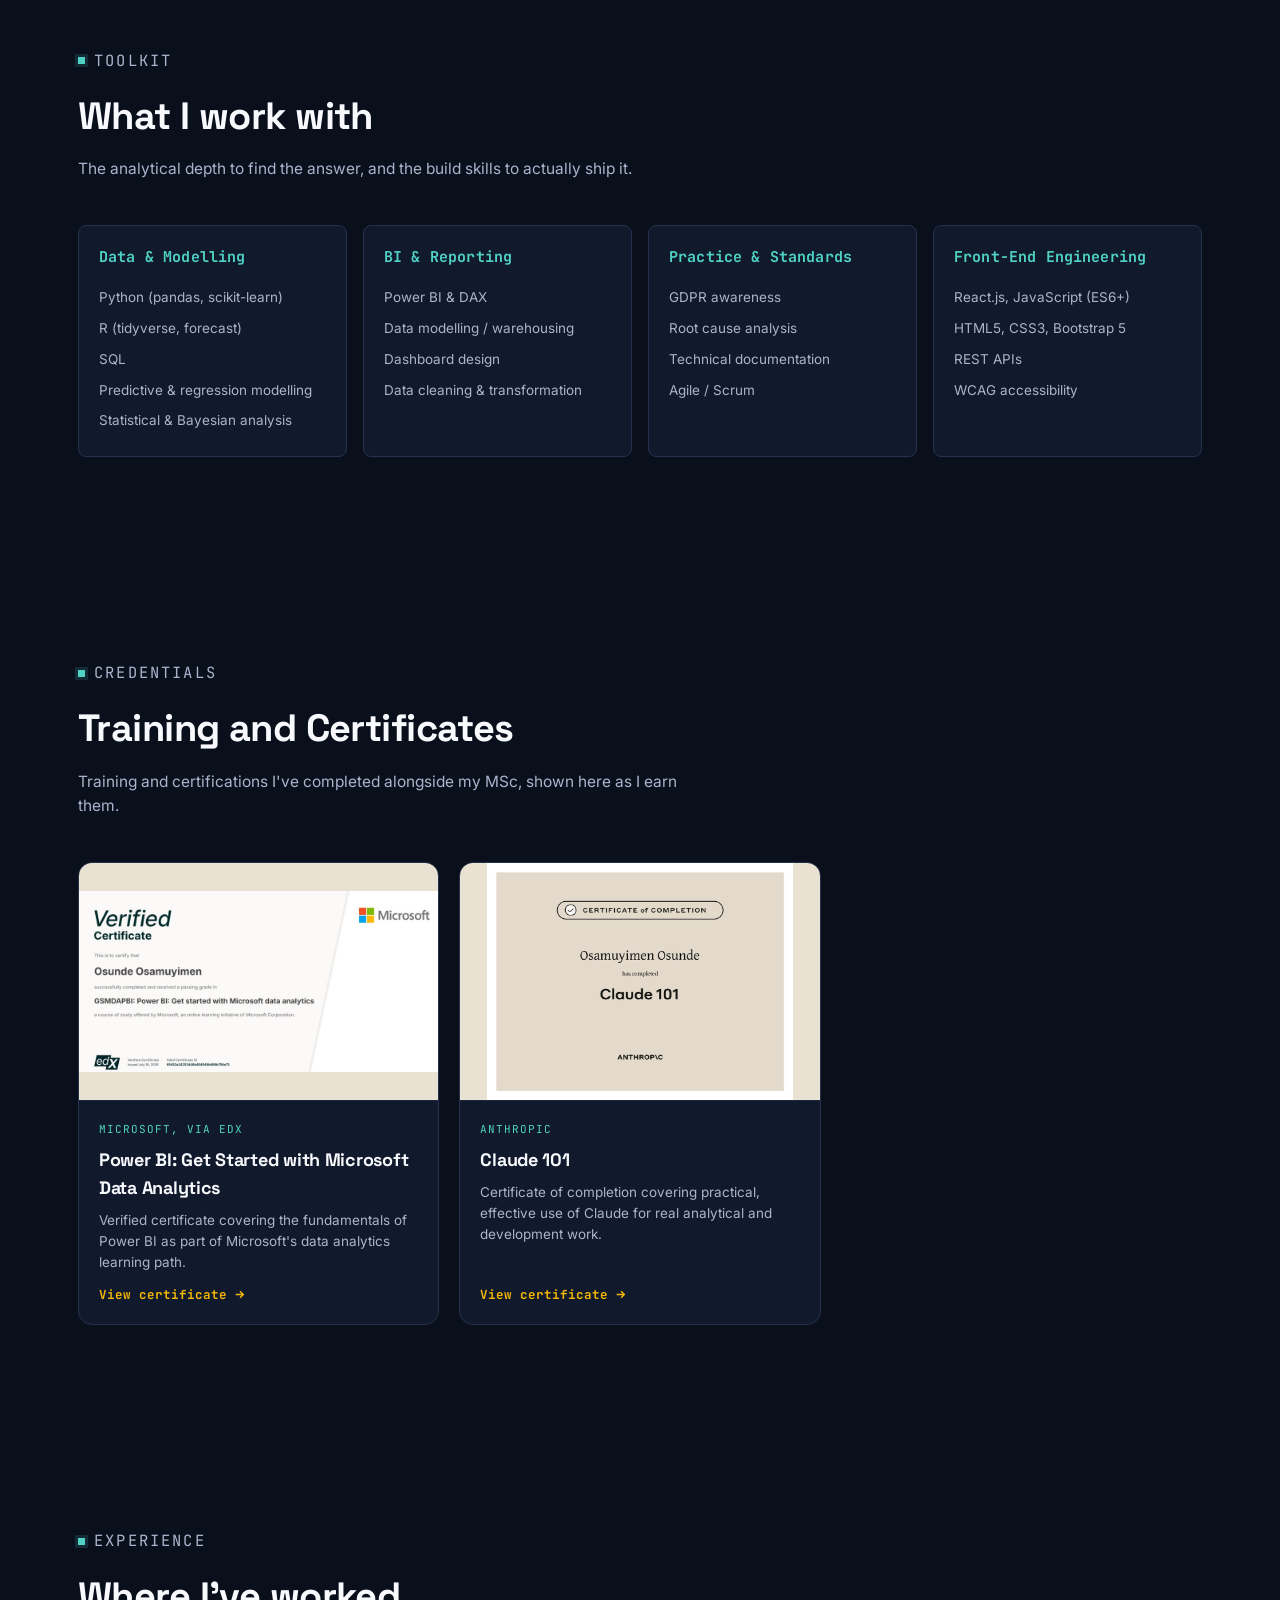
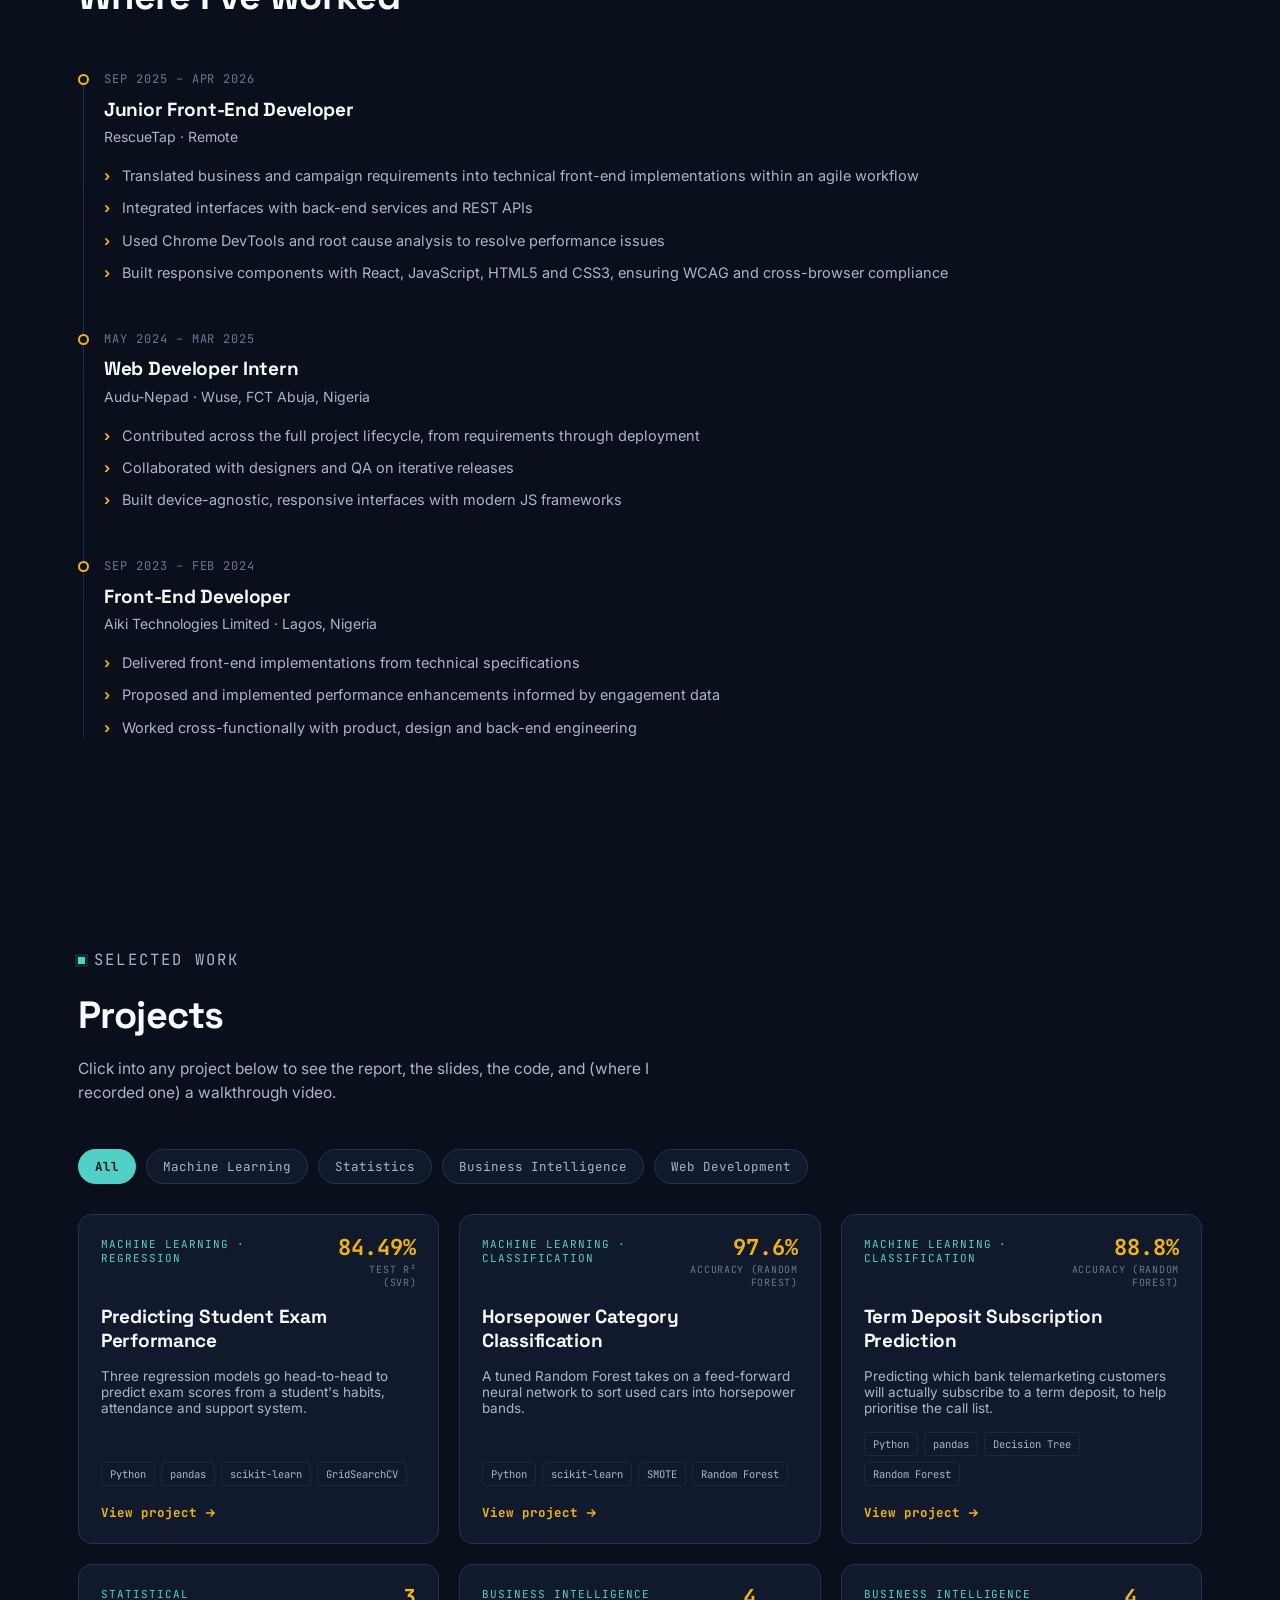
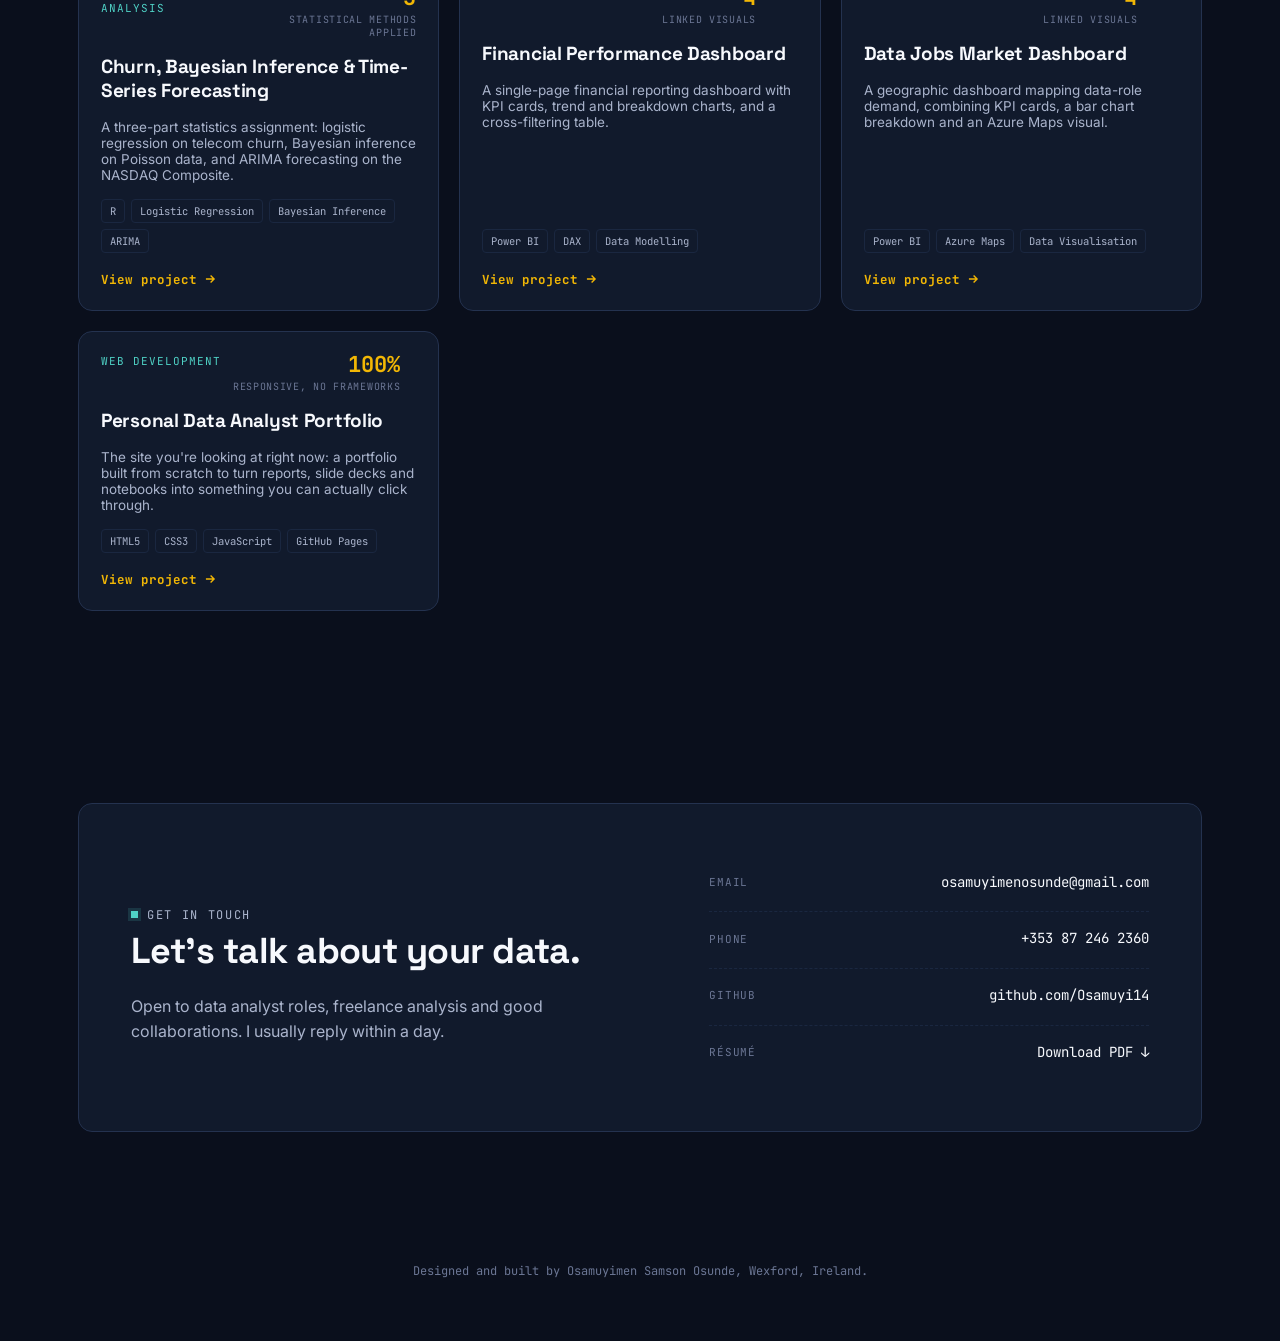
==== commit 2e8d15f0: "Add Power BI (Microsoft/edX) certificate, rename section to Training and Certificates, fix thumbnail" ====
--- a/index.html
+++ b/index.html
@@ -88,7 +88,7 @@
           <div class="facts-row"><span class="k">Prior degree</span><span class="v">BSc Physics,<br>University of Benin</span></div>
           <div class="facts-row"><span class="k">Core tools</span><span class="v">Python · R · SQL<br>Power BI</span></div>
           <div class="facts-row"><span class="k">Also brings</span><span class="v">React / front-end<br>engineering</span></div>
-          <div class="facts-row"><span class="k">Certified in</span><span class="v">Claude 101<br>(Anthropic)</span></div>
+          <div class="facts-row"><span class="k">Certified in</span><span class="v">Power BI (Microsoft)<br>Claude 101 (Anthropic)</span></div>
           <div class="facts-row"><span class="k">Email</span><span class="v">osamuyimenosunde<br>@gmail.com</span></div>
         </div>
         <div class="about-copy">
@@ -157,10 +157,23 @@
     <div class="wrap">
       <div class="section-head">
         <p class="eyebrow">Credentials</p>
-        <h2>Certificates</h2>
+        <h2>Training and Certificates</h2>
         <p>Training and certifications I've completed alongside my MSc, shown here as I earn them.</p>
       </div>
       <div class="cert-grid">
+        <a class="cert-card" href="assets/certificates/powerbi-msft-certificate.png" target="_blank" rel="noopener">
+          <div class="cert-thumb">
+            <img src="assets/certificates/powerbi-msft-thumb.jpg" alt="Power BI: Get started with Microsoft data analytics certificate" loading="lazy">
+          </div>
+          <div class="cert-info">
+            <p class="cert-issuer">Microsoft, via edX</p>
+            <h3>Power BI: Get Started with Microsoft Data Analytics</h3>
+            <p class="cert-desc">Verified certificate covering the fundamentals of Power BI as part of Microsoft's data analytics learning path.</p>
+            <span class="cert-link">View certificate
+              <svg width="13" height="13" viewBox="0 0 24 24" fill="none" stroke="currentColor" stroke-width="2.6"><path d="M5 12h14M13 6l6 6-6 6"/></svg>
+            </span>
+          </div>
+        </a>
         <a class="cert-card" href="assets/certificates/claude-101-certificate.pdf" target="_blank" rel="noopener">
           <div class="cert-thumb">
             <img src="assets/certificates/claude-101-thumb.jpg" alt="Claude 101 certificate of completion" loading="lazy">
--- a/styles.css
+++ b/styles.css
@@ -354,9 +354,10 @@
   box-shadow:0 14px 30px rgba(0,0,0,0.35);
 }
 .cert-thumb{
-  aspect-ratio:16/10.6; overflow:hidden; background:var(--ink); border-bottom:1px solid var(--line-soft);
-}
-.cert-thumb img{ width:100%; height:100%; object-fit:cover; display:block; }
+  aspect-ratio:16/10.6; overflow:hidden; background:#e9e2d3; border-bottom:1px solid var(--line-soft);
+  display:flex; align-items:center; justify-content:center;
+}
+.cert-thumb img{ width:100%; height:100%; object-fit:contain; display:block; }
 .cert-info{ padding:20px; display:flex; flex-direction:column; gap:8px; flex:1; }
 .cert-issuer{
   font-family:var(--mono); font-size:11px; text-transform:uppercase; letter-spacing:0.09em;
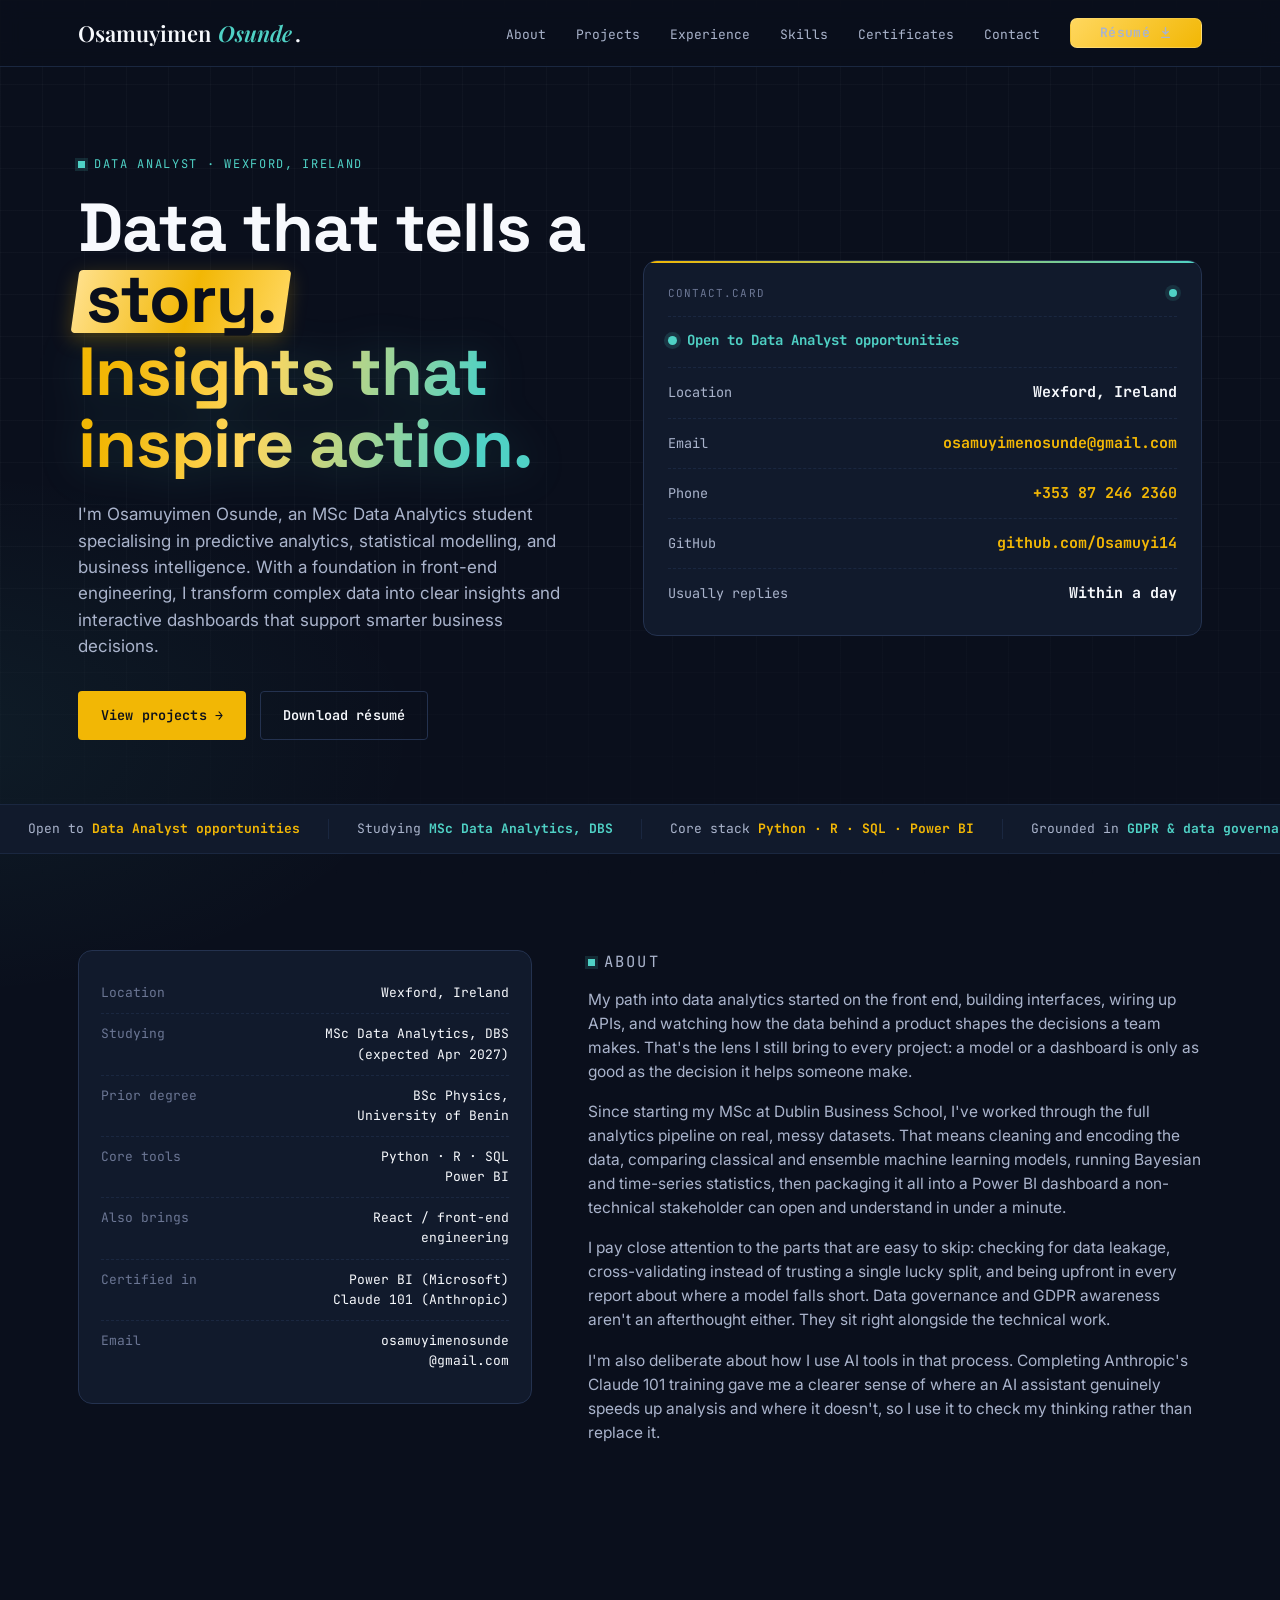
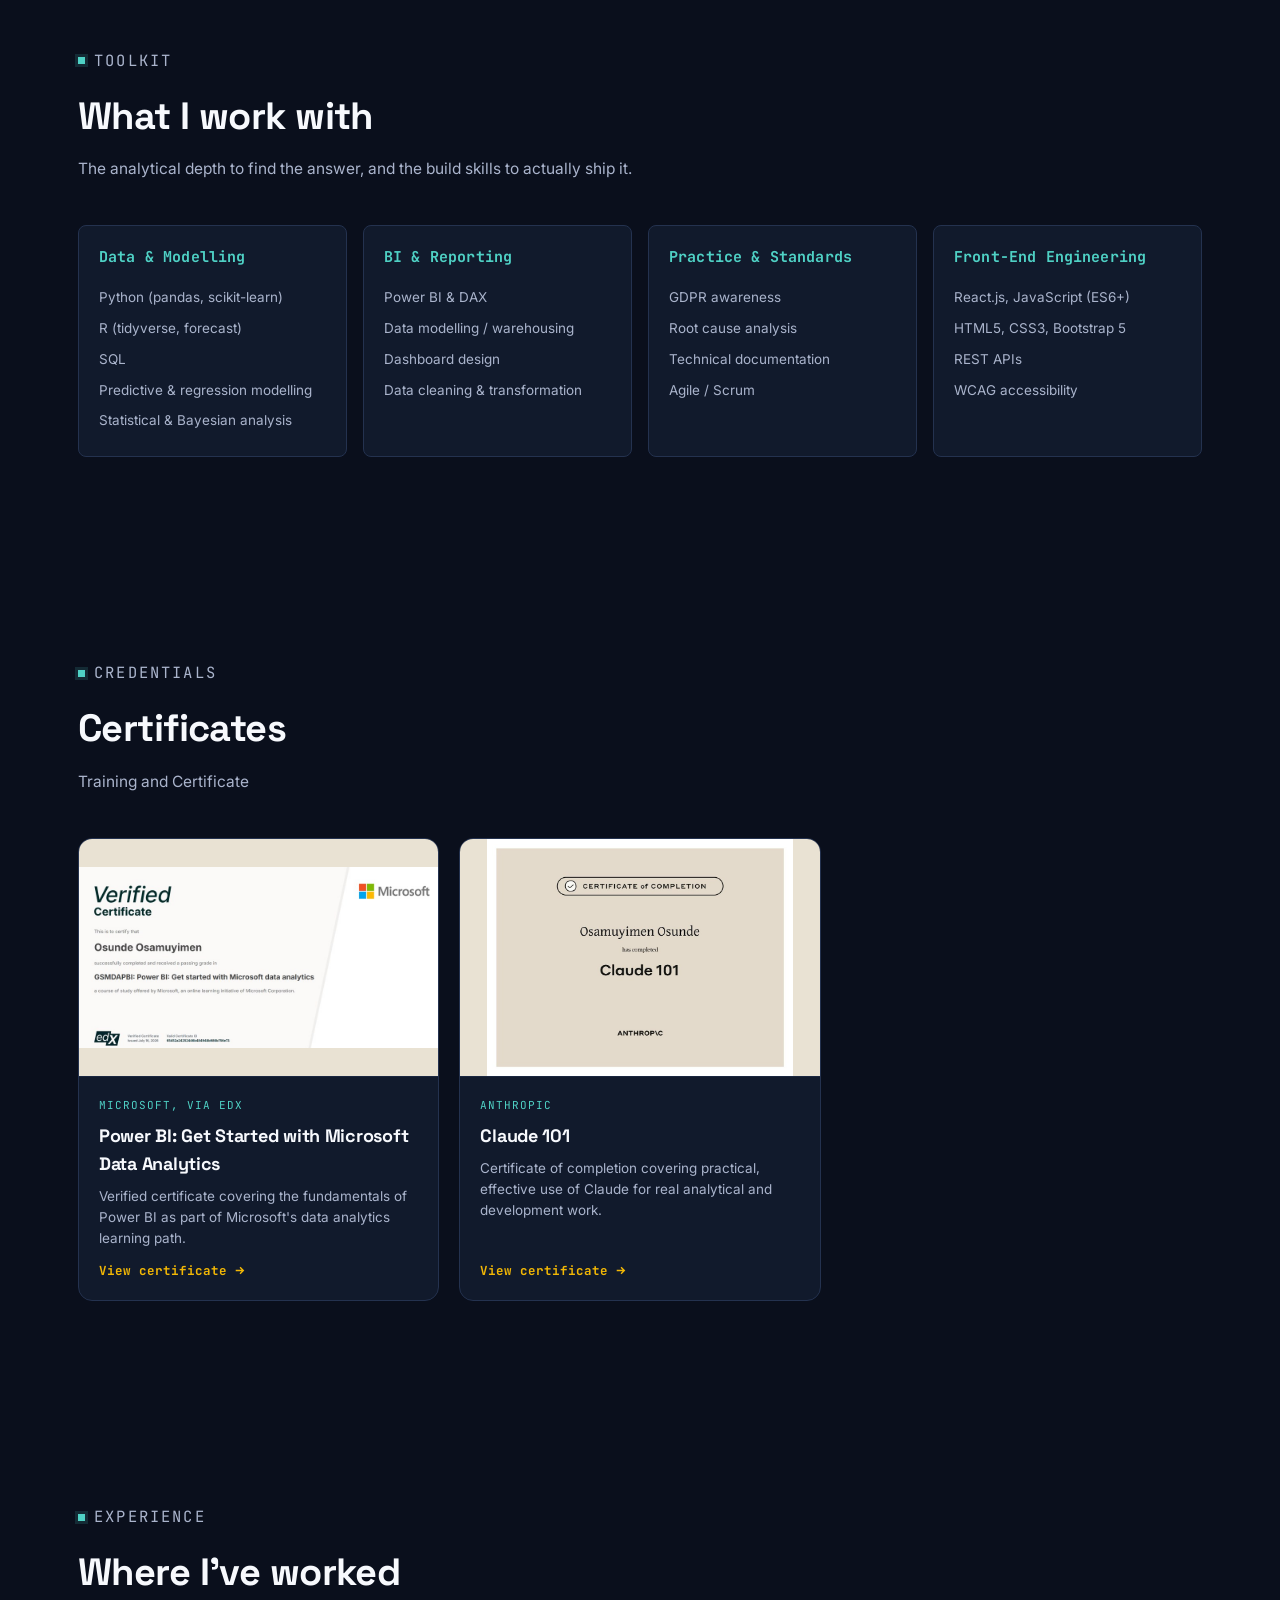
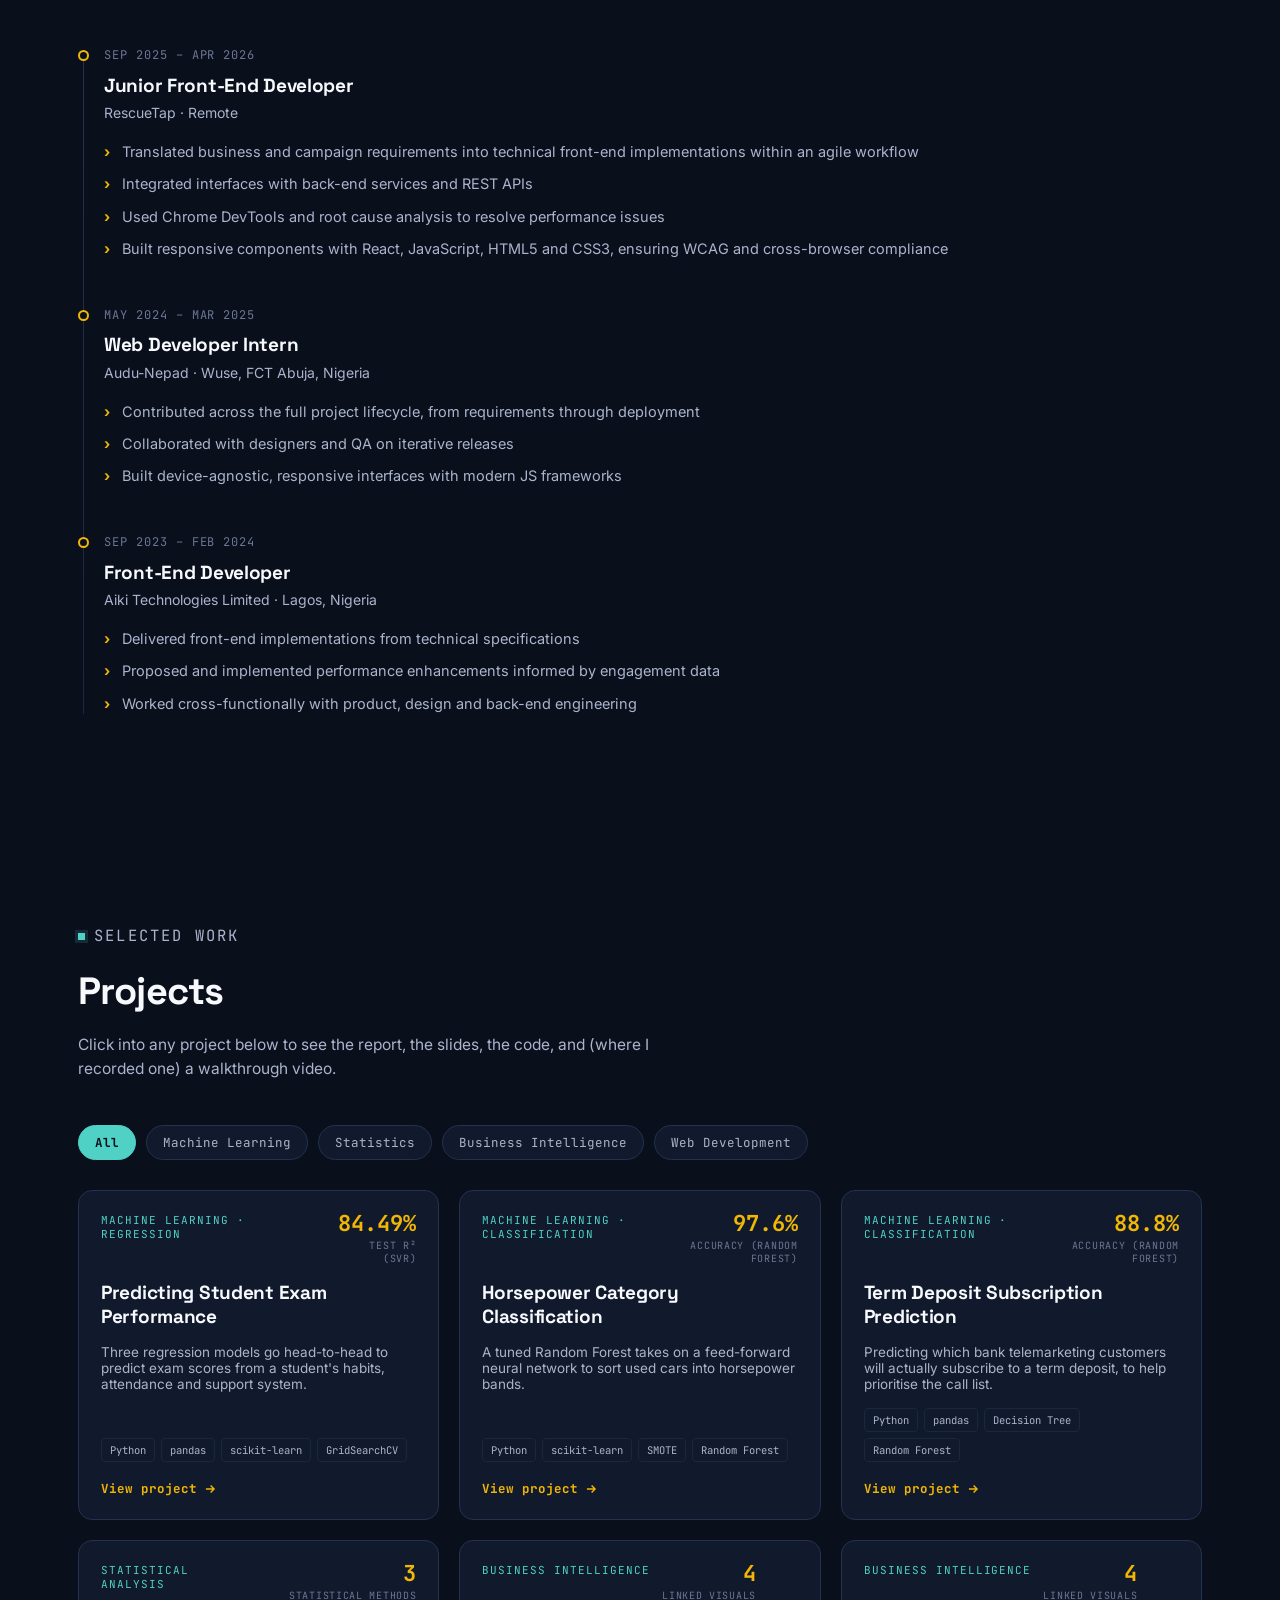
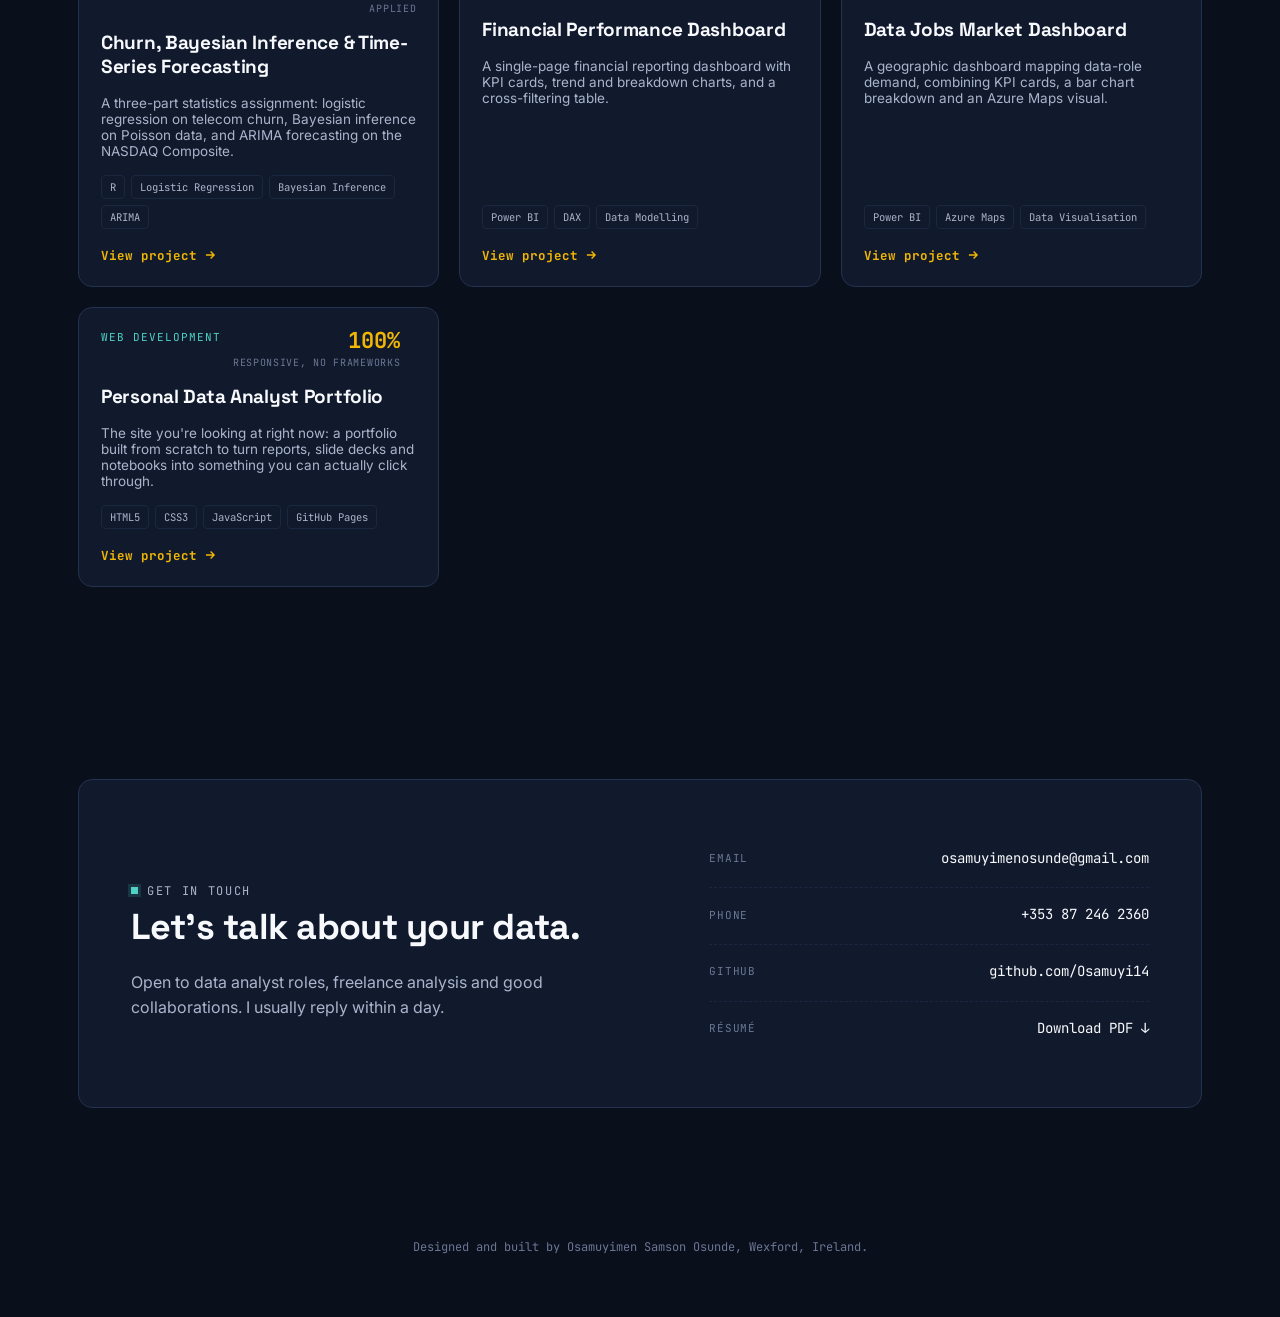
==== commit 68da4444: "Revert Certificates heading, shorten subheading to Training and Certificate" ====
--- a/index.html
+++ b/index.html
@@ -157,8 +157,8 @@
     <div class="wrap">
       <div class="section-head">
         <p class="eyebrow">Credentials</p>
-        <h2>Training and Certificates</h2>
-        <p>Training and certifications I've completed alongside my MSc, shown here as I earn them.</p>
+        <h2>Certificates</h2>
+        <p>Training and Certificate</p>
       </div>
       <div class="cert-grid">
         <a class="cert-card" href="assets/certificates/powerbi-msft-certificate.png" target="_blank" rel="noopener">
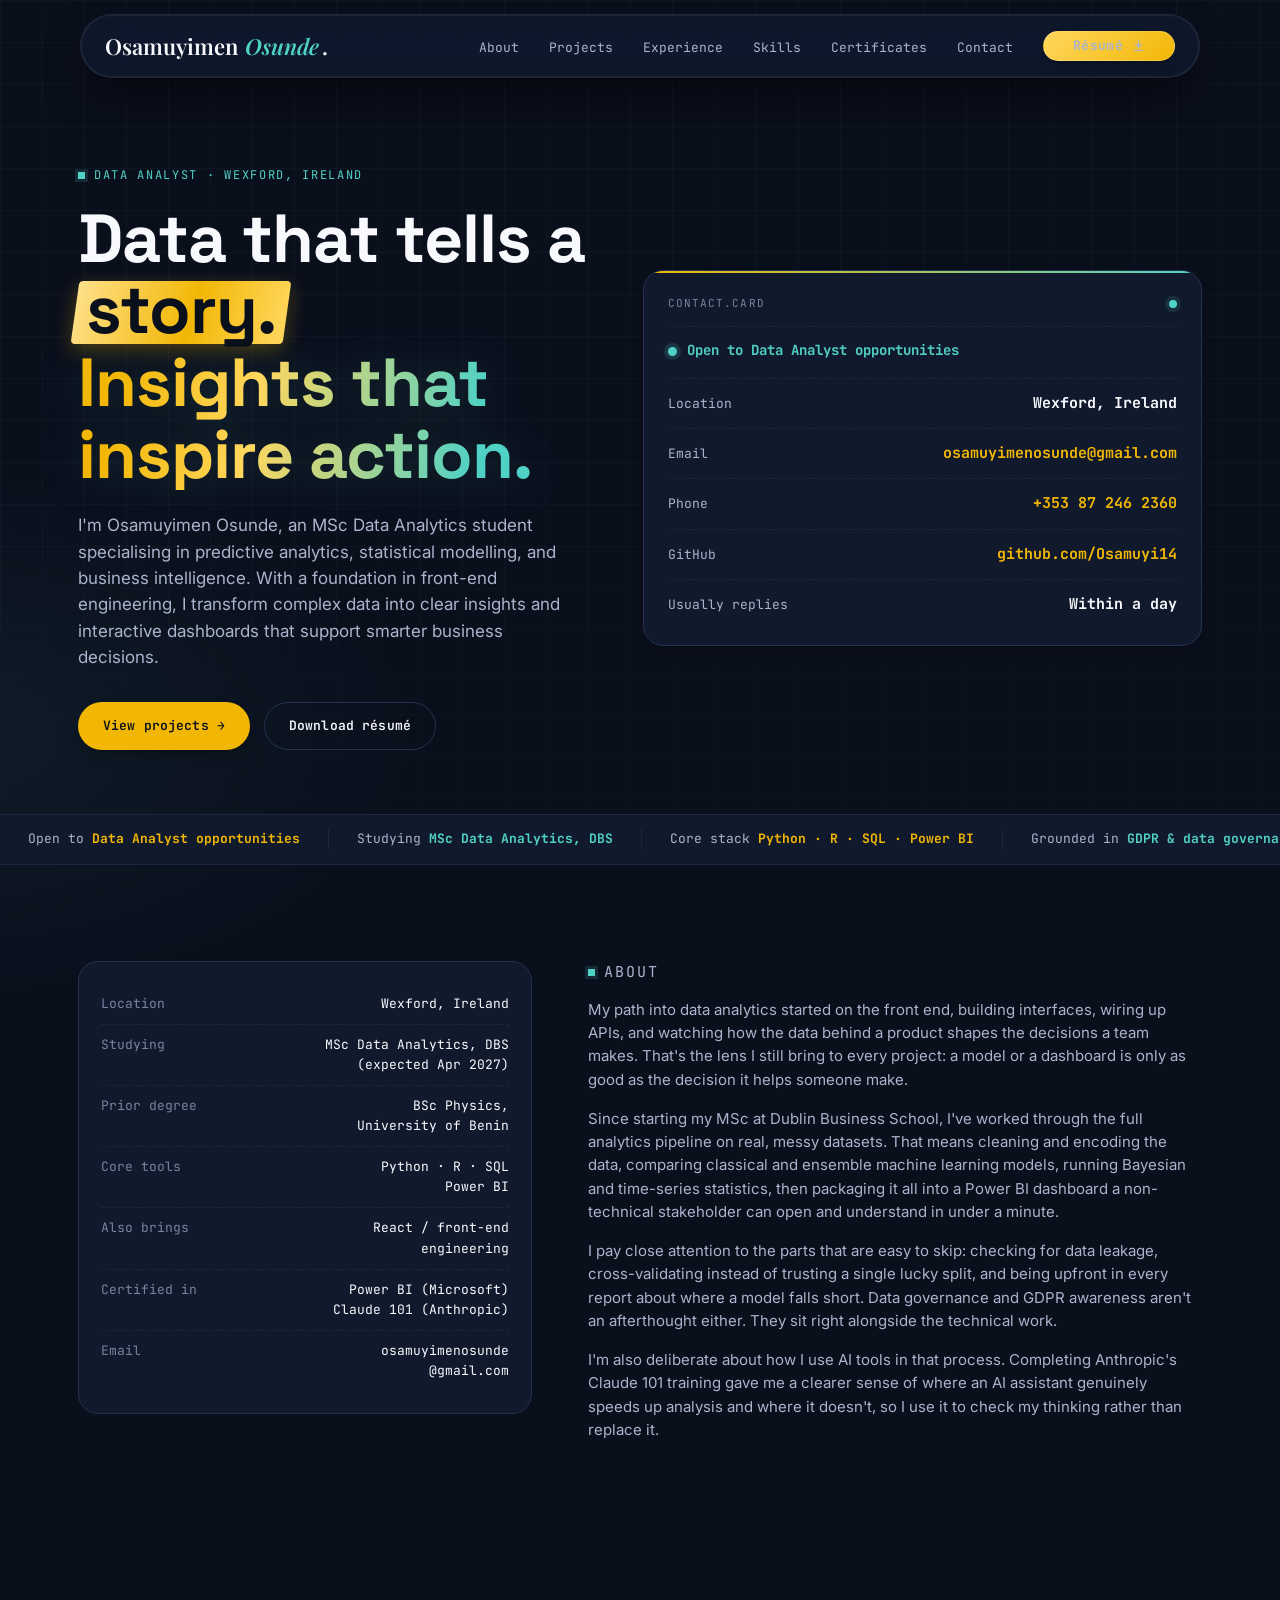
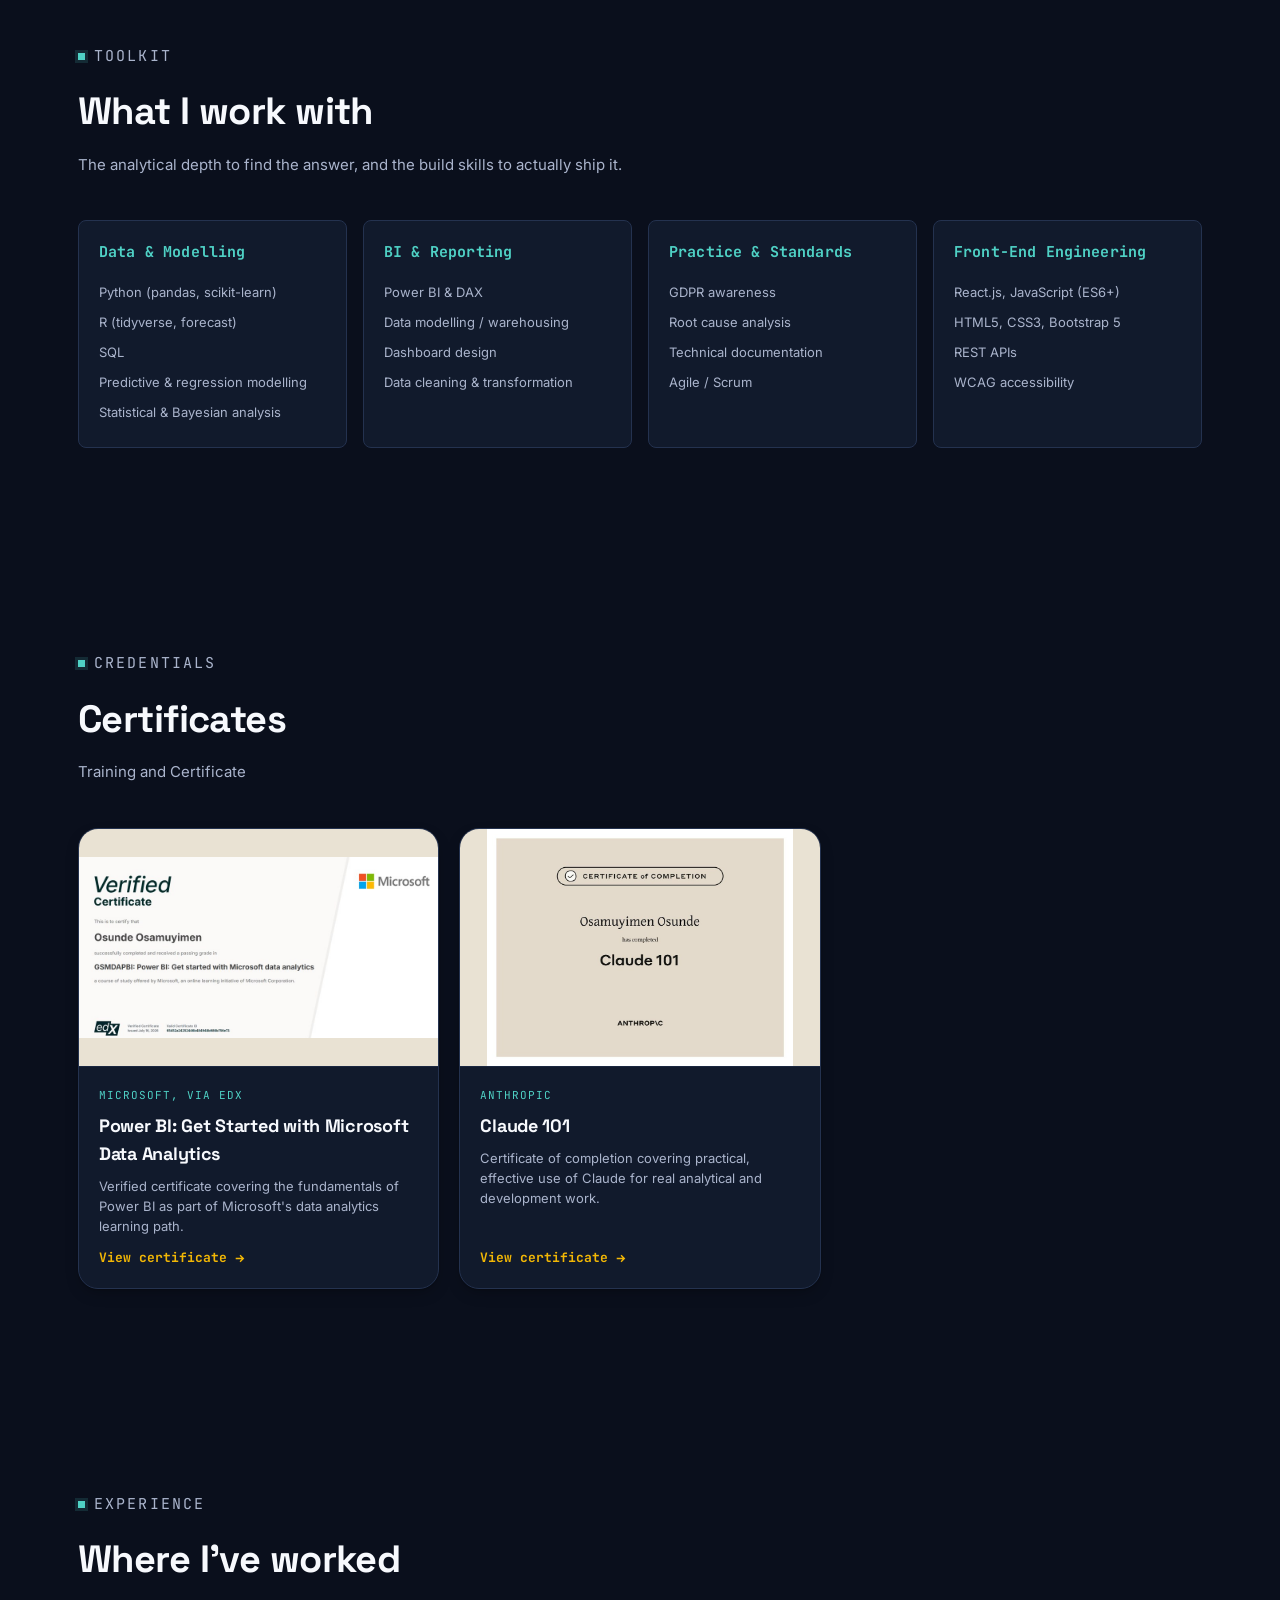
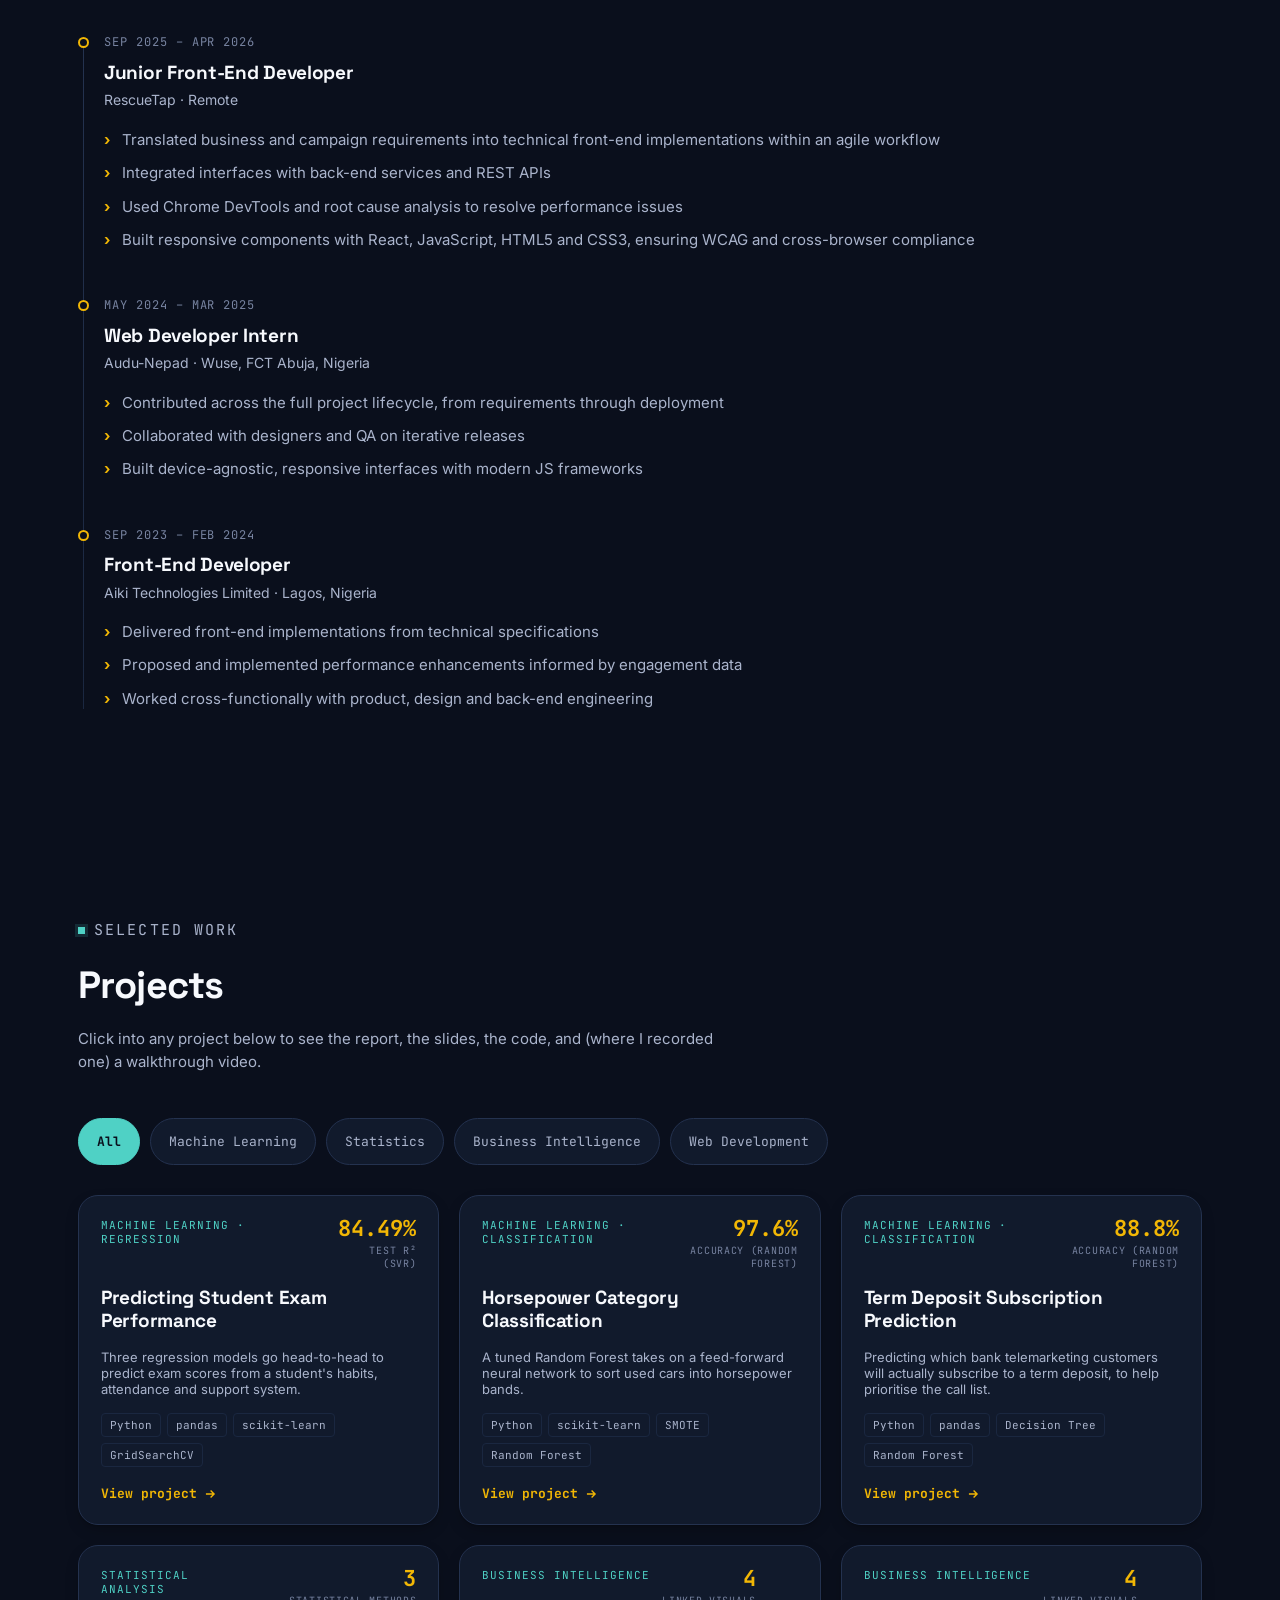
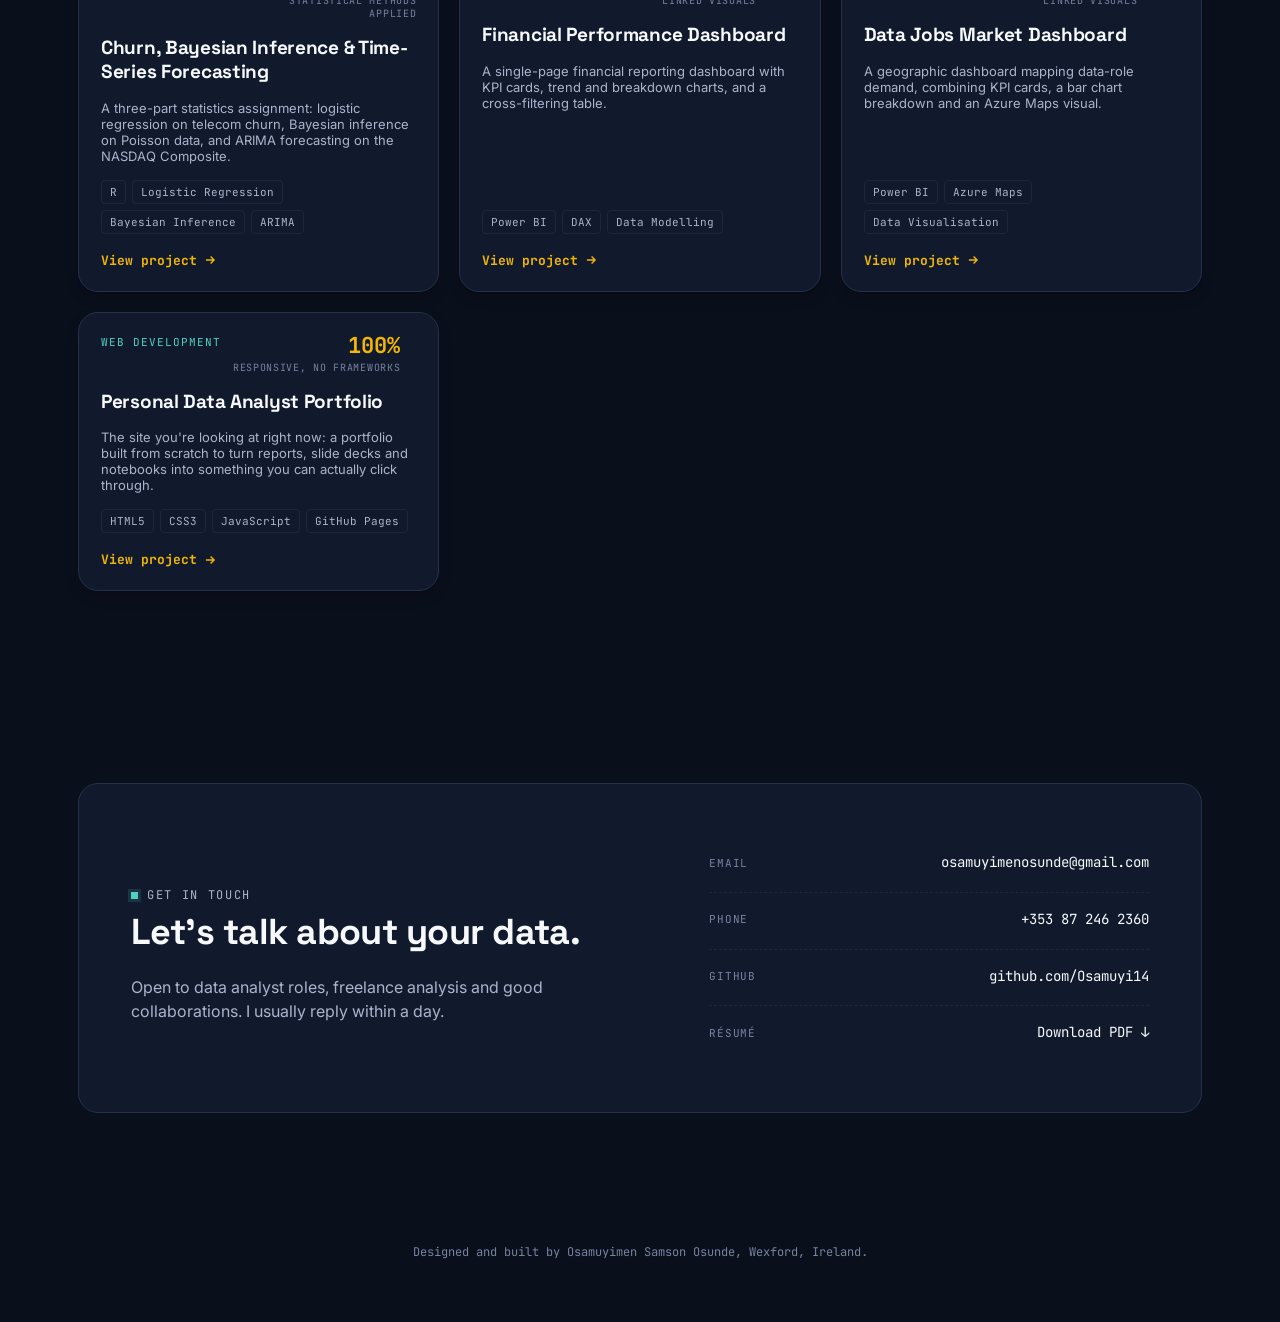
==== commit f206e712: "Bump cache-busting version so the redesign actually reaches browsers with a cached copy" ====
--- a/index.html
+++ b/index.html
@@ -11,7 +11,7 @@
 <link rel="preconnect" href="https://fonts.googleapis.com">
 <link rel="preconnect" href="https://fonts.gstatic.com" crossorigin>
 <link href="https://fonts.googleapis.com/css2?family=Space+Grotesk:wght@500;600;700&family=Inter:wght@400;500;600&family=JetBrains+Mono:wght@400;500;700&family=Playfair+Display:ital,wght@0,600;1,600&display=swap" rel="stylesheet">
-<link rel="stylesheet" href="styles.css?v=2">
+<link rel="stylesheet" href="styles.css?v=3">
 </head>
 <body>
 
@@ -299,6 +299,6 @@
   </div>
 </div>
 
-<script src="script.js?v=2"></script>
+<script src="script.js?v=3"></script>
 </body>
 </html>
--- a/styles.css
+++ b/styles.css
@@ -11,7 +11,7 @@
   --line-soft:  #1a2740;
   --text:       #f7f9fd;
   --text-muted: #aab4cc;
-  --text-dim:   #6b7694;
+  --text-dim:   #7783a0;
   --amber:      #f2b705;
   --amber-dim:  #a9840b;
   --teal:       #4fd1c5;
@@ -24,8 +24,17 @@
 
   --radius-s: 4px;
   --radius-m: 8px;
-  --radius-l: 14px;
+  --radius-l: 20px;
+  --radius-pill: 999px;
   --max: 1180px;
+
+  /* Elevation system: distinct weights per layer, not one shadow copied everywhere */
+  --shadow-float:  0 1px 2px rgba(0,0,0,0.35), 0 20px 44px -10px rgba(0,0,0,0.6), 0 0 0 1px rgba(255,255,255,0.05) inset;
+  --shadow-modal:  0 2px 4px rgba(0,0,0,0.3), 0 30px 60px -12px rgba(0,0,0,0.55);
+  --shadow-card:   0 1px 2px rgba(0,0,0,0.22), 0 12px 28px -10px rgba(0,0,0,0.4);
+  --shadow-button: 0 1px 2px rgba(0,0,0,0.2), 0 6px 16px -4px rgba(0,0,0,0.3);
+
+  --ease-spring: cubic-bezier(0.34, 1.56, 0.64, 1);
 }
 
 *,*::before,*::after{ box-sizing:border-box; }
@@ -95,11 +104,21 @@
    ========================================================================== */
 .nav{
   position:sticky; top:0; z-index:50;
-  background:rgba(10,15,28,0.82);
-  backdrop-filter:blur(10px);
-  border-bottom:1px solid var(--line-soft);
-}
-.nav .wrap{ display:flex; align-items:center; justify-content:space-between; height:66px; }
+  padding:14px 20px 0;
+}
+.nav .wrap{
+  display:flex; align-items:center; justify-content:space-between;
+  height:64px;
+  max-width:1120px;
+  padding-inline:24px;
+  background:rgba(19,28,48,0.68);
+  backdrop-filter:blur(22px) saturate(160%);
+  -webkit-backdrop-filter:blur(22px) saturate(160%);
+  border:1px solid rgba(255,255,255,0.07);
+  border-radius:var(--radius-pill);
+  box-shadow:var(--shadow-float);
+  transition:box-shadow .3s ease, background .3s ease;
+}
 .nav-mark{
   font-family:"Playfair Display", serif;
   font-weight:600;
@@ -131,28 +150,36 @@
 .nav-cta{
   font-family:var(--mono); font-size:13px; text-decoration:none;
   color:var(--ink); background:linear-gradient(135deg, #ffd75e, var(--amber));
-  padding:11px 20px; border-radius:7px; font-weight:700;
+  padding:11px 20px; border-radius:var(--radius-pill); font-weight:700;
   letter-spacing:0.03em;
   display:inline-flex; align-items:center; justify-content:center; gap:9px;
   min-width:132px; white-space:nowrap;
   border:1px solid rgba(255,255,255,0.18);
-  transition:transform .15s ease, box-shadow .15s ease, filter .15s ease;
+  box-shadow:var(--shadow-button);
+  transition:transform .2s var(--ease-spring), box-shadow .2s ease, filter .15s ease;
 }
 .nav-cta svg{ flex:none; }
 .nav-cta:hover{ transform:translateY(-1px); box-shadow:0 8px 22px rgba(242,183,5,0.3); filter:brightness(1.04); }
+.nav-cta:active{ transform:scale(0.96); }
 .nav-toggle{
   display:none; background:none; border:1px solid var(--line); color:var(--text);
-  width:38px; height:38px; border-radius:var(--radius-s); cursor:pointer;
+  width:38px; height:38px; border-radius:var(--radius-pill); cursor:pointer;
   align-items:center; justify-content:center; font-size:18px;
-}
+  transition:transform .2s var(--ease-spring);
+}
+.nav-toggle:active{ transform:scale(0.9); }
 
 @media (max-width:860px){
   .nav-links{
-    position:absolute; top:66px; left:0; right:0;
-    background:var(--surface);
-    border-bottom:1px solid var(--line-soft);
+    position:absolute; top:calc(100% + 10px); left:0; right:0;
+    background:rgba(19,28,48,0.92);
+    backdrop-filter:blur(22px) saturate(160%);
+    -webkit-backdrop-filter:blur(22px) saturate(160%);
+    border:1px solid rgba(255,255,255,0.07);
+    border-radius:24px;
+    box-shadow:var(--shadow-float);
     flex-direction:column; align-items:stretch; gap:0;
-    padding:6px 28px 14px;
+    padding:8px 20px 18px;
     display:none;
   }
   .nav-links.open{ display:flex; }
@@ -209,16 +236,18 @@
 }
 .hero-actions{ display:flex; gap:14px; margin-top:32px; flex-wrap:wrap; }
 .btn{
-  font-family:var(--mono); font-size:13.5px; font-weight:600;
-  padding:13px 22px; border-radius:var(--radius-s);
+  font-family:var(--mono); font-size:13px; font-weight:600;
+  padding:13px 24px; border-radius:var(--radius-pill);
   text-decoration:none; display:inline-flex; align-items:center; gap:9px;
   border:1px solid transparent; cursor:pointer; letter-spacing:0.01em;
-  transition:transform .15s ease, box-shadow .15s ease, background .15s ease, border-color .15s ease;
-}
-.btn-primary{ background:var(--amber); color:var(--ink); }
+  transition:transform .2s var(--ease-spring), box-shadow .15s ease, background .15s ease, border-color .15s ease;
+}
+.btn-primary{ background:var(--amber); color:var(--ink); box-shadow:var(--shadow-button); }
 .btn-primary:hover{ transform:translateY(-1px); box-shadow:0 8px 22px rgba(242,183,5,0.22); }
+.btn-primary:active{ transform:scale(0.96); }
 .btn-ghost{ border-color:var(--line); color:var(--text); background:transparent; }
 .btn-ghost:hover{ border-color:var(--teal); color:var(--teal); }
+.btn-ghost:active{ transform:scale(0.96); }
 
 /* Hero contact card, signature element */
 .readout{
@@ -229,6 +258,7 @@
   font-family:var(--mono);
   position:relative;
   overflow:hidden;
+  box-shadow:var(--shadow-button);
 }
 .readout::after{
   content:"";
@@ -244,7 +274,7 @@
 .readout-row{
   display:flex; justify-content:space-between; align-items:baseline;
   padding:13px 0; border-top:1px dashed var(--line-soft);
-  font-size:13.5px;
+  font-size:13px;
 }
 .readout-row:first-of-type{ border-top:none; }
 .readout-row .k{ color:var(--text-muted); }
@@ -306,13 +336,13 @@
 section{ padding:96px 0; }
 .section-head{ margin-bottom:44px; max-width:640px; }
 .section-head h2{ font-size:clamp(28px,3.6vw,38px); margin-top:14px; }
-.section-head p{ color:var(--text-muted); margin-top:12px; font-size:15.5px; }
+.section-head p{ color:var(--text-muted); margin-top:12px; font-size:15px; }
 
 /* ==========================================================================
    About
    ========================================================================== */
 .about-grid{ display:grid; grid-template-columns:0.85fr 1.15fr; gap:56px; align-items:start; }
-.about-copy p{ color:var(--text-muted); font-size:15.5px; margin-bottom:16px; }
+.about-copy p{ color:var(--text-muted); font-size:15px; margin-bottom:16px; }
 .about-copy p:last-child{ margin-bottom:0; }
 .facts{
   background:var(--surface); border:1px solid var(--line); border-radius:var(--radius-l);
@@ -333,7 +363,7 @@
 }
 .skill-card h3{ font-size:15px; font-family:var(--mono); color:var(--teal); margin-bottom:12px; letter-spacing:0.01em; }
 .skill-card ul li{
-  font-size:13.5px; color:var(--text-muted); padding:5px 0;
+  font-size:13px; color:var(--text-muted); padding:5px 0;
 }
 @media (max-width:980px){ .skills-grid{ grid-template-columns:repeat(2,1fr); } }
 @media (max-width:560px){ .skills-grid{ grid-template-columns:1fr; } }
@@ -347,11 +377,12 @@
   background:var(--surface); border:1px solid var(--line); border-radius:var(--radius-l);
   overflow:hidden; text-decoration:none; color:inherit;
   transition:transform .18s ease, border-color .18s ease, box-shadow .18s ease;
+  box-shadow:var(--shadow-button);
 }
 .cert-card:hover{
   transform:translateY(-3px);
   border-color:var(--amber-dim);
-  box-shadow:0 14px 30px rgba(0,0,0,0.35);
+  box-shadow:var(--shadow-card);
 }
 .cert-thumb{
   aspect-ratio:16/10.6; overflow:hidden; background:#e9e2d3; border-bottom:1px solid var(--line-soft);
@@ -364,9 +395,9 @@
   color:var(--teal);
 }
 .cert-info h3{ font-size:18px; }
-.cert-desc{ font-size:13.5px; color:var(--text-muted); flex:1; }
+.cert-desc{ font-size:13px; color:var(--text-muted); flex:1; }
 .cert-link{
-  font-family:var(--mono); font-size:12.5px; color:var(--amber); font-weight:700;
+  font-family:var(--mono); font-size:13px; color:var(--amber); font-weight:700;
   display:flex; align-items:center; gap:6px; margin-top:4px;
 }
 .cert-link svg{ transition:transform .15s ease; }
@@ -394,7 +425,7 @@
 .tl-item .role-co{ color:var(--text-muted); font-size:14px; margin-top:2px; }
 .tl-item ul{ margin-top:12px; }
 .tl-item li{
-  color:var(--text-muted); font-size:14.5px; padding:5px 0 5px 18px; position:relative;
+  color:var(--text-muted); font-size:15px; padding:5px 0 5px 18px; position:relative;
 }
 .tl-item li::before{ content:"›"; position:absolute; left:0; color:var(--amber); font-weight:700; }
 
@@ -403,11 +434,12 @@
    ========================================================================== */
 .filters{ display:flex; gap:10px; margin-bottom:30px; flex-wrap:wrap; }
 .filter-btn{
-  font-family:var(--mono); font-size:12.5px; color:var(--text-muted);
-  background:var(--surface); border:1px solid var(--line); border-radius:99px;
-  padding:8px 16px; cursor:pointer; transition:all .15s ease;
+  font-family:var(--mono); font-size:13px; color:var(--text-muted);
+  background:var(--surface); border:1px solid var(--line); border-radius:var(--radius-pill);
+  padding:14px 18px; cursor:pointer; transition:all .2s var(--ease-spring);
 }
 .filter-btn:hover{ color:var(--text); border-color:var(--teal); }
+.filter-btn:active{ transform:scale(0.96); }
 .filter-btn.active{ color:var(--ink); background:var(--teal); border-color:var(--teal); font-weight:700; }
 
 .projects-grid{ display:grid; grid-template-columns:repeat(3,1fr); gap:20px; }
@@ -420,11 +452,12 @@
   display:flex; flex-direction:column; gap:16px;
   transition:transform .18s ease, border-color .18s ease, box-shadow .18s ease;
   color:inherit;
+  box-shadow:var(--shadow-button);
 }
 .pcard:hover{
   transform:translateY(-3px);
   border-color:var(--amber-dim);
-  box-shadow:0 14px 30px rgba(0,0,0,0.35);
+  box-shadow:var(--shadow-card);
 }
 .pcard-top{ display:flex; justify-content:space-between; align-items:flex-start; gap:12px; }
 .pcard-cat{
@@ -435,14 +468,14 @@
 .pcard-kpi .num{ font-size:22px; font-weight:700; color:var(--amber); line-height:1; }
 .pcard-kpi .lbl{ font-size:10px; color:var(--text-dim); text-transform:uppercase; letter-spacing:0.07em; margin-top:4px; }
 .pcard h3{ font-size:19px; line-height:1.25; }
-.pcard-desc{ font-size:13.5px; color:var(--text-muted); flex:1; }
+.pcard-desc{ font-size:13px; color:var(--text-muted); flex:1; }
 .pcard-tags{ display:flex; flex-wrap:wrap; gap:6px; }
 .tag{
-  font-family:var(--mono); font-size:10.5px; color:var(--text-muted);
+  font-family:var(--mono); font-size:11px; color:var(--text-muted);
   border:1px solid var(--line-soft); border-radius:4px; padding:4px 8px;
 }
 .pcard-cta{
-  font-family:var(--mono); font-size:12.5px; color:var(--amber); font-weight:700;
+  font-family:var(--mono); font-size:13px; color:var(--amber); font-weight:700;
   display:flex; align-items:center; gap:6px; margin-top:2px;
 }
 .pcard-cta svg{ transition:transform .15s ease; }
@@ -461,7 +494,7 @@
 .modal{
   background:var(--surface); border:1px solid var(--line); border-radius:var(--radius-l);
   width:min(980px, 100%); max-height:88vh; display:flex; flex-direction:column;
-  overflow:hidden; box-shadow:0 30px 80px rgba(0,0,0,0.5);
+  overflow:hidden; box-shadow:var(--shadow-modal);
 }
 .modal-head{
   padding:22px 24px 16px; border-bottom:1px solid var(--line-soft);
@@ -477,14 +510,14 @@
 .modal-kpis{ display:flex; gap:22px; margin-top:14px; flex-wrap:wrap; }
 .modal-kpi{ font-family:var(--mono); }
 .modal-kpi .num{ font-size:19px; font-weight:700; color:var(--amber); }
-.modal-kpi .lbl{ font-size:10.5px; color:var(--text-dim); text-transform:uppercase; letter-spacing:0.06em; }
+.modal-kpi .lbl{ font-size:11px; color:var(--text-dim); text-transform:uppercase; letter-spacing:0.06em; }
 
 .tabbar{
   display:flex; gap:2px; padding:0 24px; border-bottom:1px solid var(--line-soft);
   overflow-x:auto; background:var(--surface-2);
 }
 .tab-btn{
-  font-family:var(--mono); font-size:12.5px; color:var(--text-muted);
+  font-family:var(--mono); font-size:13px; color:var(--text-muted);
   background:none; border:none; padding:14px 16px; cursor:pointer;
   border-bottom:2px solid transparent; white-space:nowrap;
 }
@@ -495,7 +528,7 @@
 .tab-panel{ display:none; height:100%; }
 .tab-panel.active{ display:block; height:100%; }
 .tab-panel.overview{ padding:24px; }
-.tab-panel.overview p{ color:var(--text-muted); font-size:14.5px; margin-bottom:14px; }
+.tab-panel.overview p{ color:var(--text-muted); font-size:15px; margin-bottom:14px; }
 .tab-panel.overview h4{ font-size:12px; color:var(--teal); font-family:var(--mono); text-transform:uppercase; letter-spacing:0.08em; margin:20px 0 10px; }
 .tab-panel.overview ul{ display:flex; flex-wrap:wrap; gap:8px; }
 .tab-panel iframe{ width:100%; height:68vh; border:none; display:block; background:#fff; }
@@ -505,7 +538,7 @@
   display:flex; align-items:center; justify-content:space-between; flex-wrap:wrap; gap:12px;
   padding:24px;
 }
-.download-row .note{ color:var(--text-muted); font-size:13.5px; max-width:52ch; }
+.download-row .note{ color:var(--text-muted); font-size:13px; max-width:52ch; }
 .pbix-visual-list{ display:flex; flex-wrap:wrap; gap:8px; margin-top:14px; }
 
 /* ==========================================================================
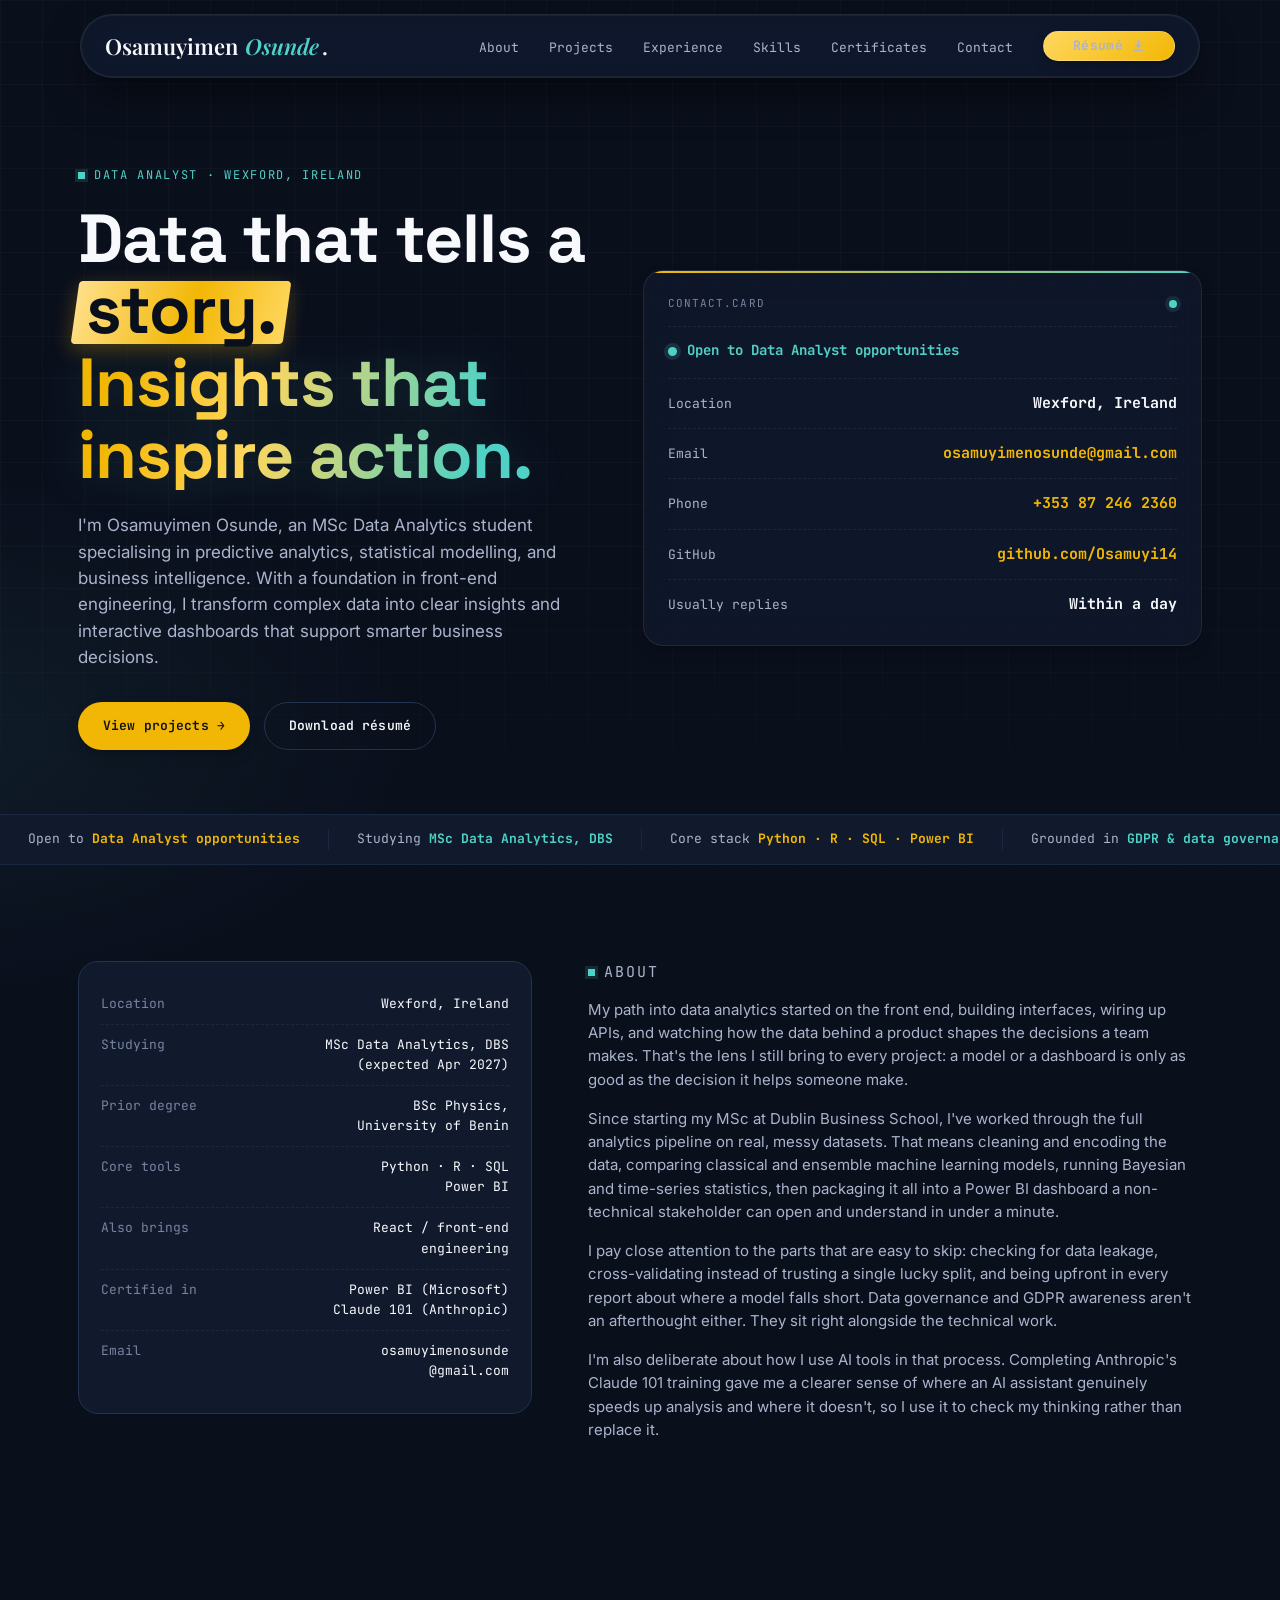
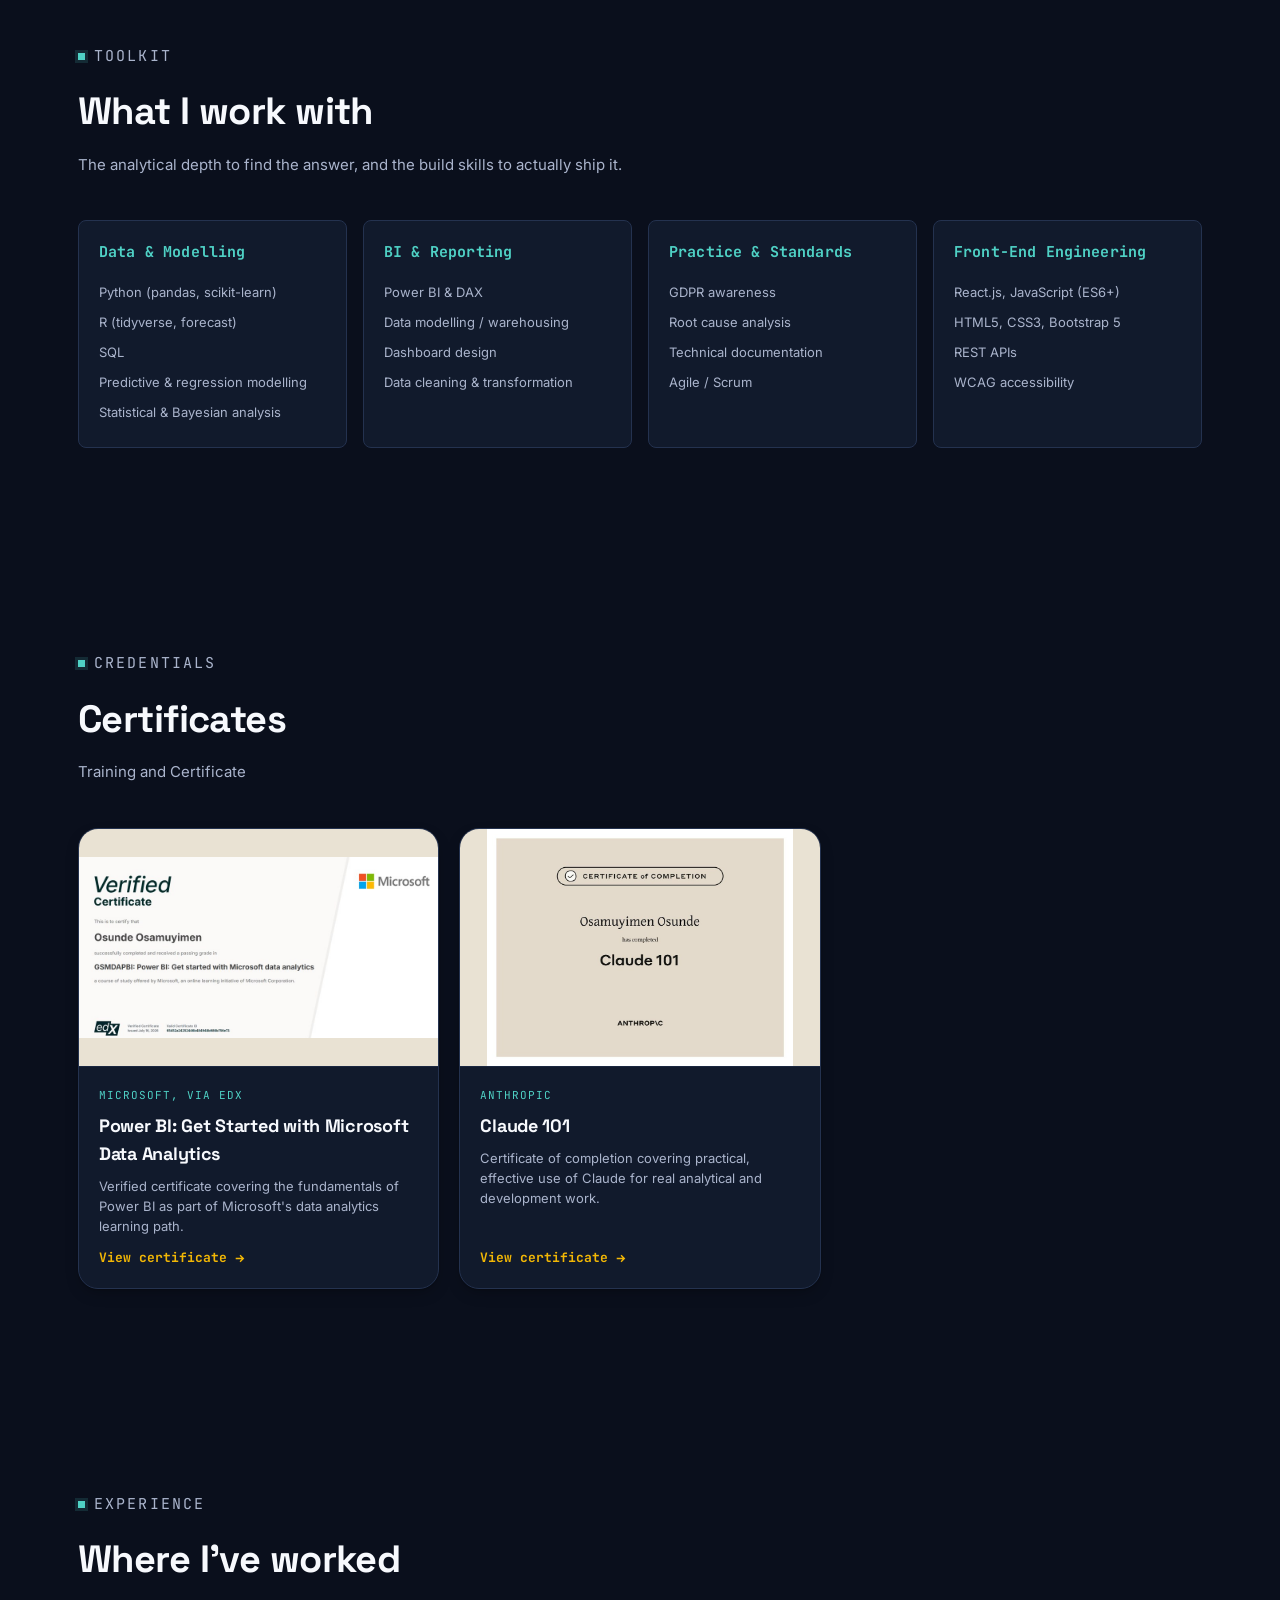
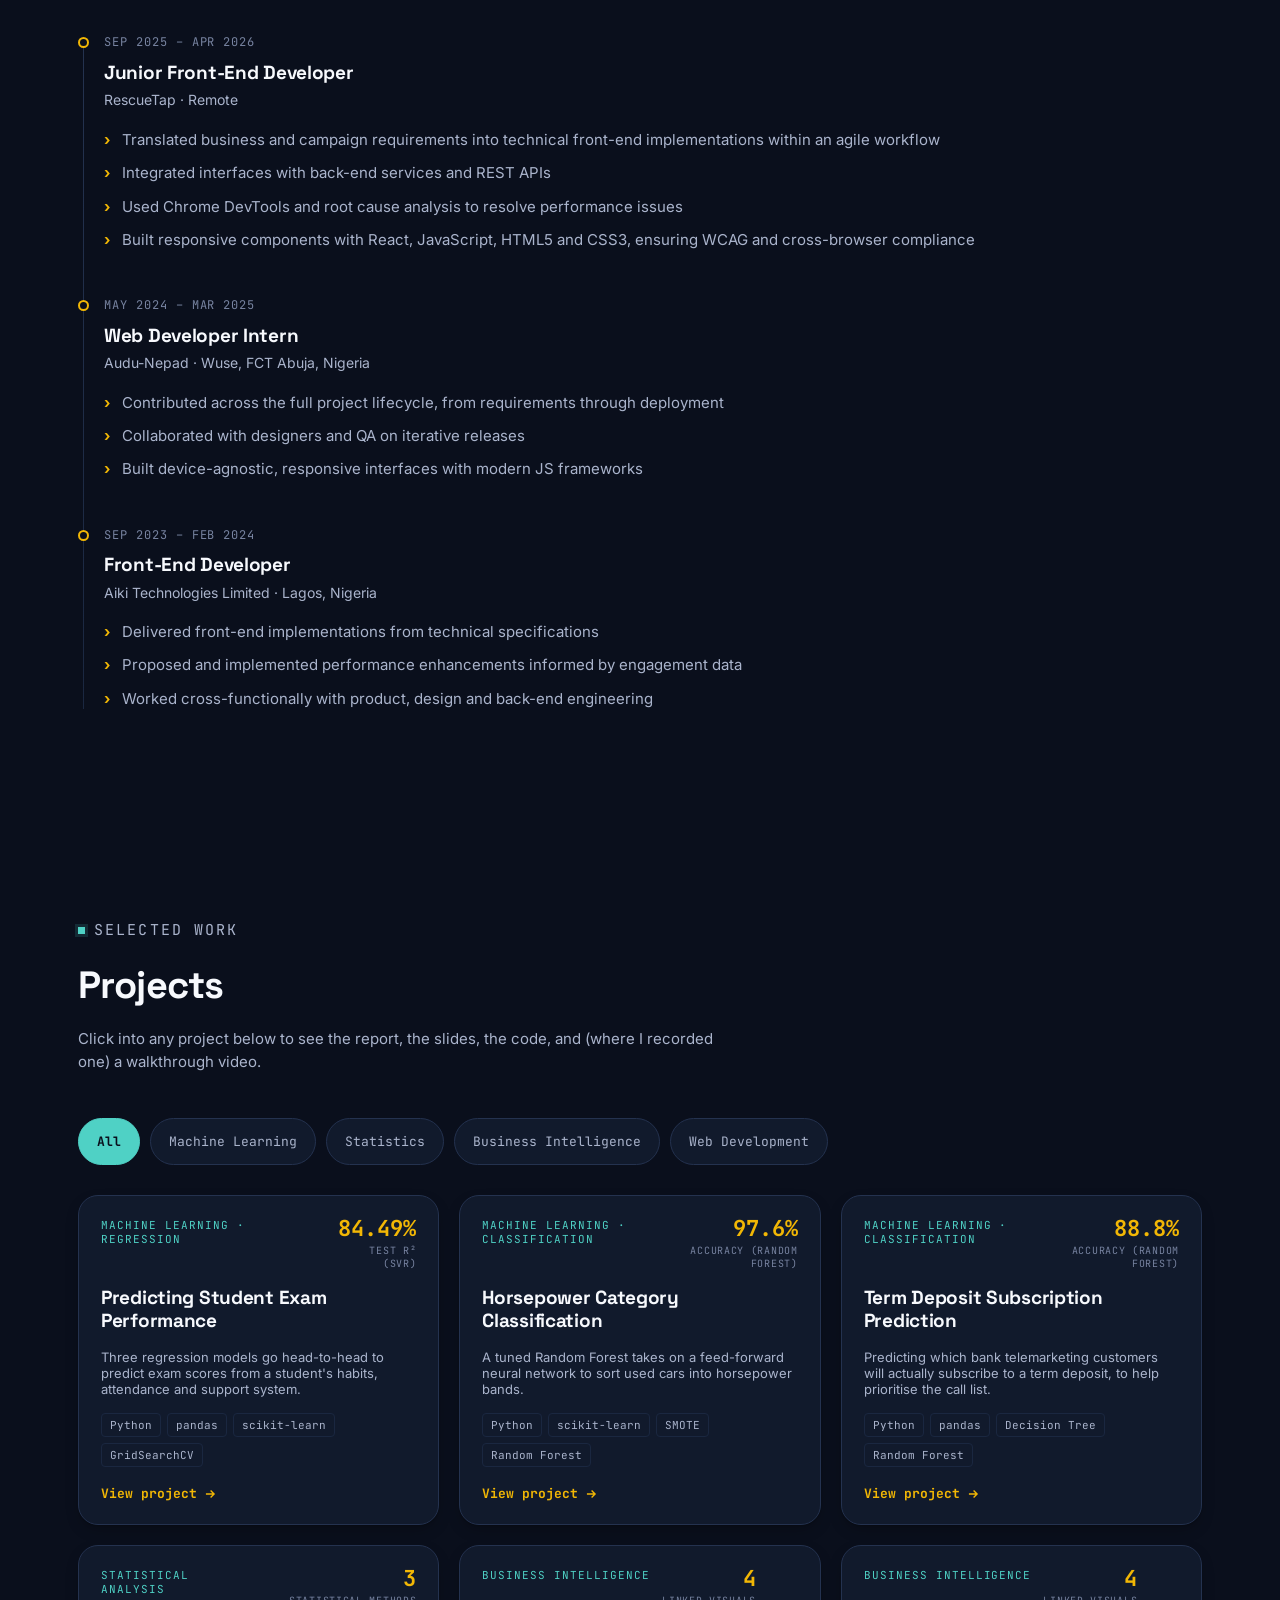
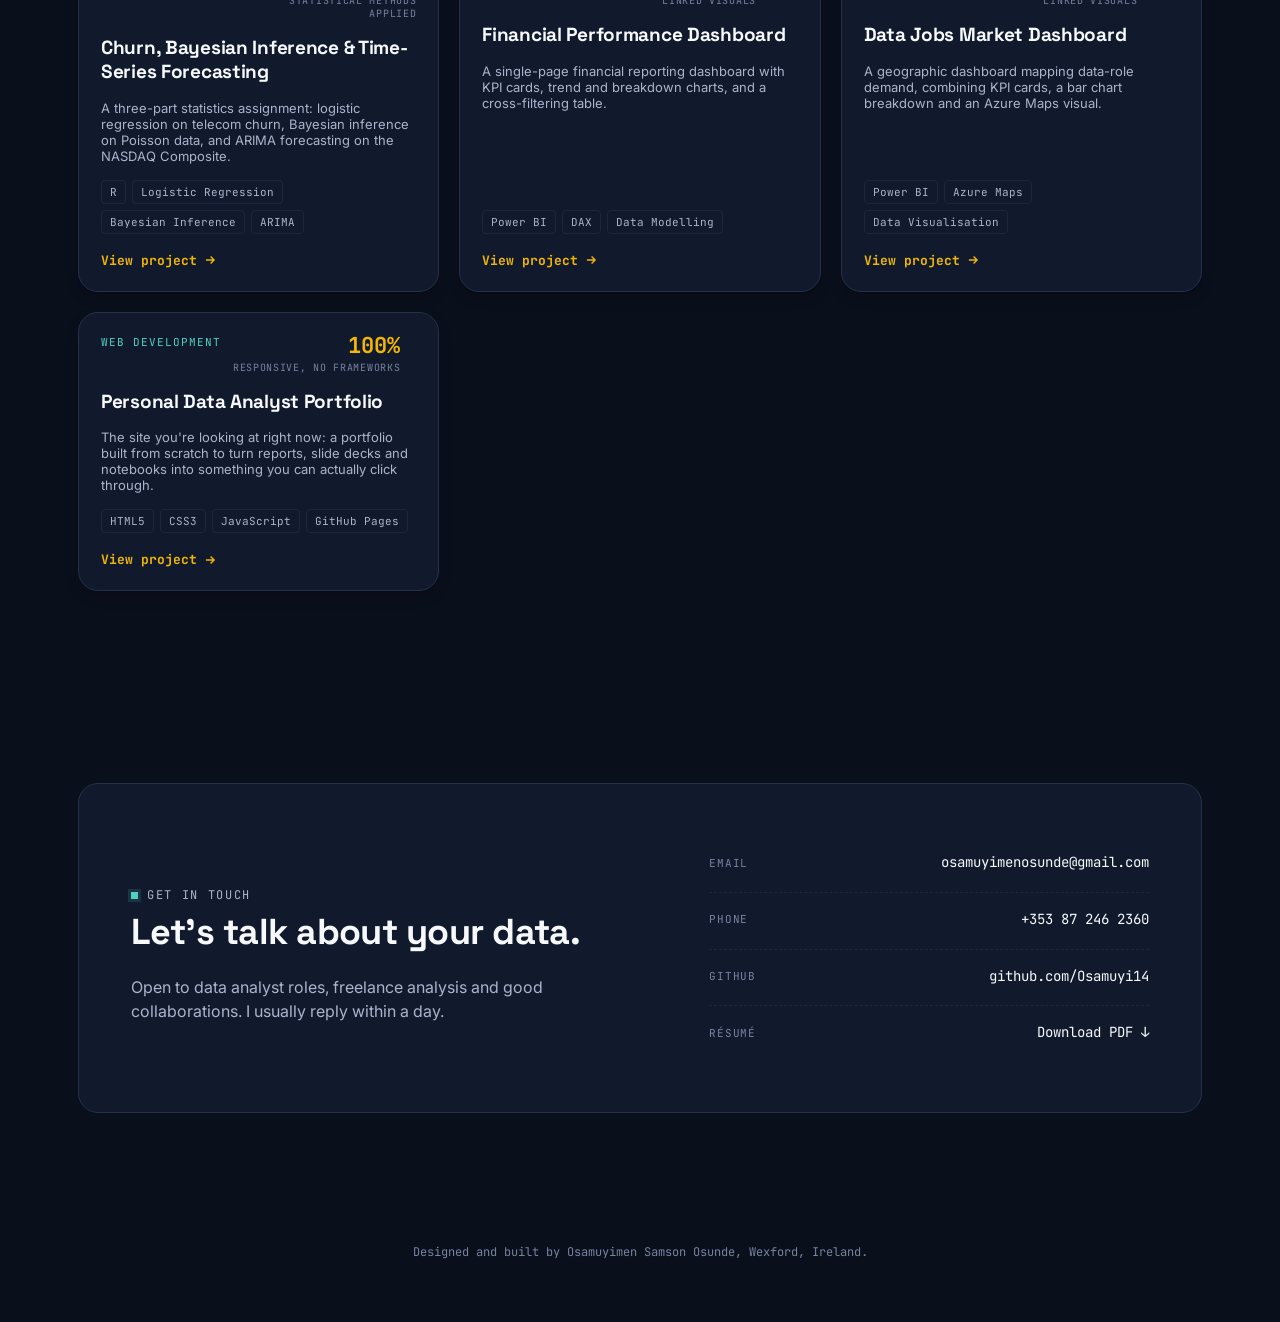
==== commit 03f4d69c: "Extend glass material to hero card and modal, unify card press feedback with spring easing, add rest" ====
--- a/index.html
+++ b/index.html
@@ -11,7 +11,7 @@
 <link rel="preconnect" href="https://fonts.googleapis.com">
 <link rel="preconnect" href="https://fonts.gstatic.com" crossorigin>
 <link href="https://fonts.googleapis.com/css2?family=Space+Grotesk:wght@500;600;700&family=Inter:wght@400;500;600&family=JetBrains+Mono:wght@400;500;700&family=Playfair+Display:ital,wght@0,600;1,600&display=swap" rel="stylesheet">
-<link rel="stylesheet" href="styles.css?v=3">
+<link rel="stylesheet" href="styles.css?v=4">
 </head>
 <body>
 
@@ -299,6 +299,6 @@
   </div>
 </div>
 
-<script src="script.js?v=3"></script>
+<script src="script.js?v=4"></script>
 </body>
 </html>
--- a/styles.css
+++ b/styles.css
@@ -195,6 +195,12 @@
 .hero-grid{
   display:grid; grid-template-columns:1fr 1.1fr; gap:56px; align-items:center;
 }
+@keyframes fade-up{
+  from{ opacity:0; transform:translateY(16px); }
+  to{ opacity:1; transform:translateY(0); }
+}
+.hero-grid > div:first-child{ animation:fade-up .7s ease-out both; }
+.readout{ animation:fade-up .7s ease-out .15s both; }
 .hero h1{
   font-size:clamp(38px, 6vw, 68px);
   line-height:1.05;
@@ -251,8 +257,10 @@
 
 /* Hero contact card, signature element */
 .readout{
-  background:var(--surface);
-  border:1px solid var(--line);
+  background:rgba(19,28,48,0.58);
+  backdrop-filter:blur(18px) saturate(150%);
+  -webkit-backdrop-filter:blur(18px) saturate(150%);
+  border:1px solid rgba(255,255,255,0.08);
   border-radius:var(--radius-l);
   padding:24px 24px 16px;
   font-family:var(--mono);
@@ -376,7 +384,7 @@
   display:flex; flex-direction:column;
   background:var(--surface); border:1px solid var(--line); border-radius:var(--radius-l);
   overflow:hidden; text-decoration:none; color:inherit;
-  transition:transform .18s ease, border-color .18s ease, box-shadow .18s ease;
+  transition:transform .2s var(--ease-spring), border-color .18s ease, box-shadow .18s ease;
   box-shadow:var(--shadow-button);
 }
 .cert-card:hover{
@@ -384,6 +392,7 @@
   border-color:var(--amber-dim);
   box-shadow:var(--shadow-card);
 }
+.cert-card:active{ transform:scale(0.98); }
 .cert-thumb{
   aspect-ratio:16/10.6; overflow:hidden; background:#e9e2d3; border-bottom:1px solid var(--line-soft);
   display:flex; align-items:center; justify-content:center;
@@ -450,7 +459,7 @@
   background:var(--surface); border:1px solid var(--line); border-radius:var(--radius-l);
   padding:22px; cursor:pointer; text-align:left; width:100%;
   display:flex; flex-direction:column; gap:16px;
-  transition:transform .18s ease, border-color .18s ease, box-shadow .18s ease;
+  transition:transform .2s var(--ease-spring), border-color .18s ease, box-shadow .18s ease;
   color:inherit;
   box-shadow:var(--shadow-button);
 }
@@ -459,6 +468,7 @@
   border-color:var(--amber-dim);
   box-shadow:var(--shadow-card);
 }
+.pcard:active{ transform:scale(0.98); }
 .pcard-top{ display:flex; justify-content:space-between; align-items:flex-start; gap:12px; }
 .pcard-cat{
   font-family:var(--mono); font-size:11px; text-transform:uppercase; letter-spacing:0.09em;
@@ -485,14 +495,17 @@
    Modal
    ========================================================================== */
 .modal-overlay{
-  position:fixed; inset:0; background:rgba(6,9,17,0.78);
-  backdrop-filter:blur(4px);
+  position:fixed; inset:0; background:rgba(6,9,17,0.7);
+  backdrop-filter:blur(8px);
   display:none; align-items:center; justify-content:center;
   z-index:200; padding:22px;
 }
 .modal-overlay.open{ display:flex; }
 .modal{
-  background:var(--surface); border:1px solid var(--line); border-radius:var(--radius-l);
+  background:rgba(17,26,44,0.85);
+  backdrop-filter:blur(24px) saturate(150%);
+  -webkit-backdrop-filter:blur(24px) saturate(150%);
+  border:1px solid rgba(255,255,255,0.08); border-radius:var(--radius-l);
   width:min(980px, 100%); max-height:88vh; display:flex; flex-direction:column;
   overflow:hidden; box-shadow:var(--shadow-modal);
 }
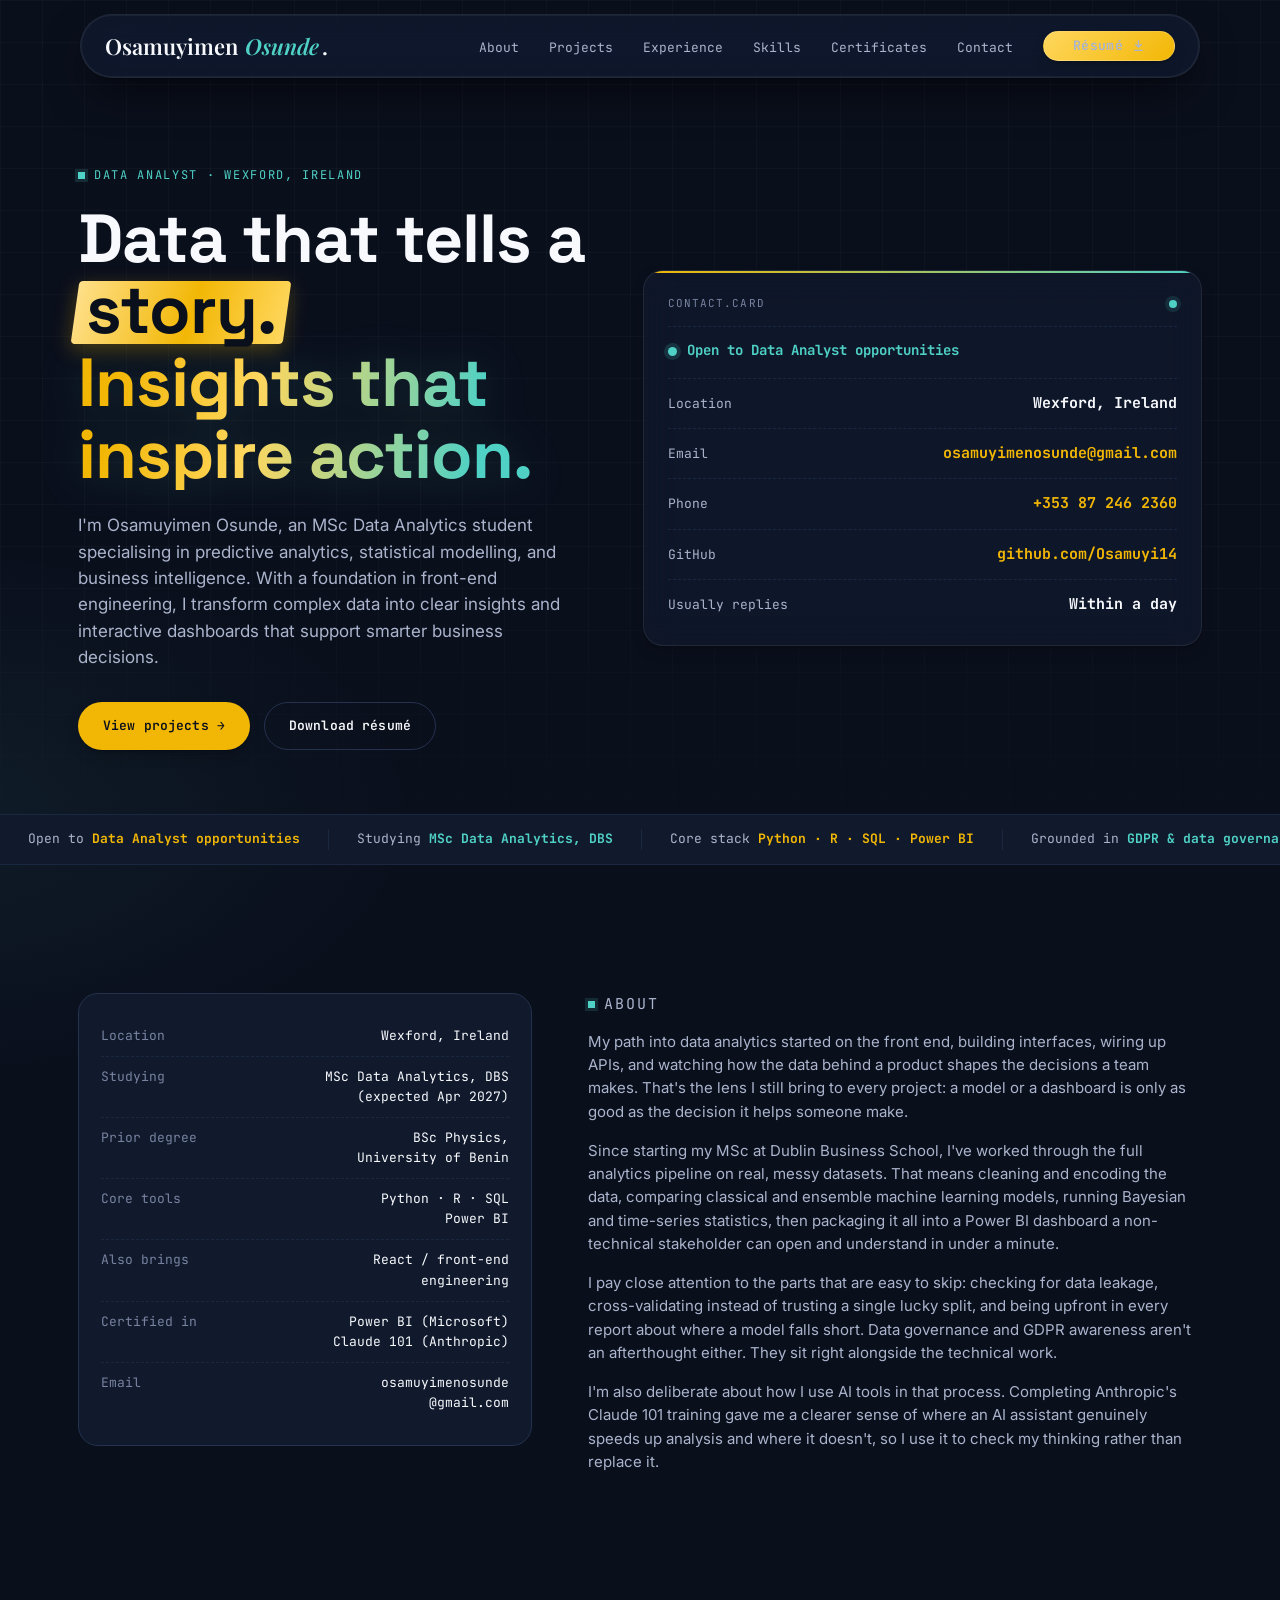
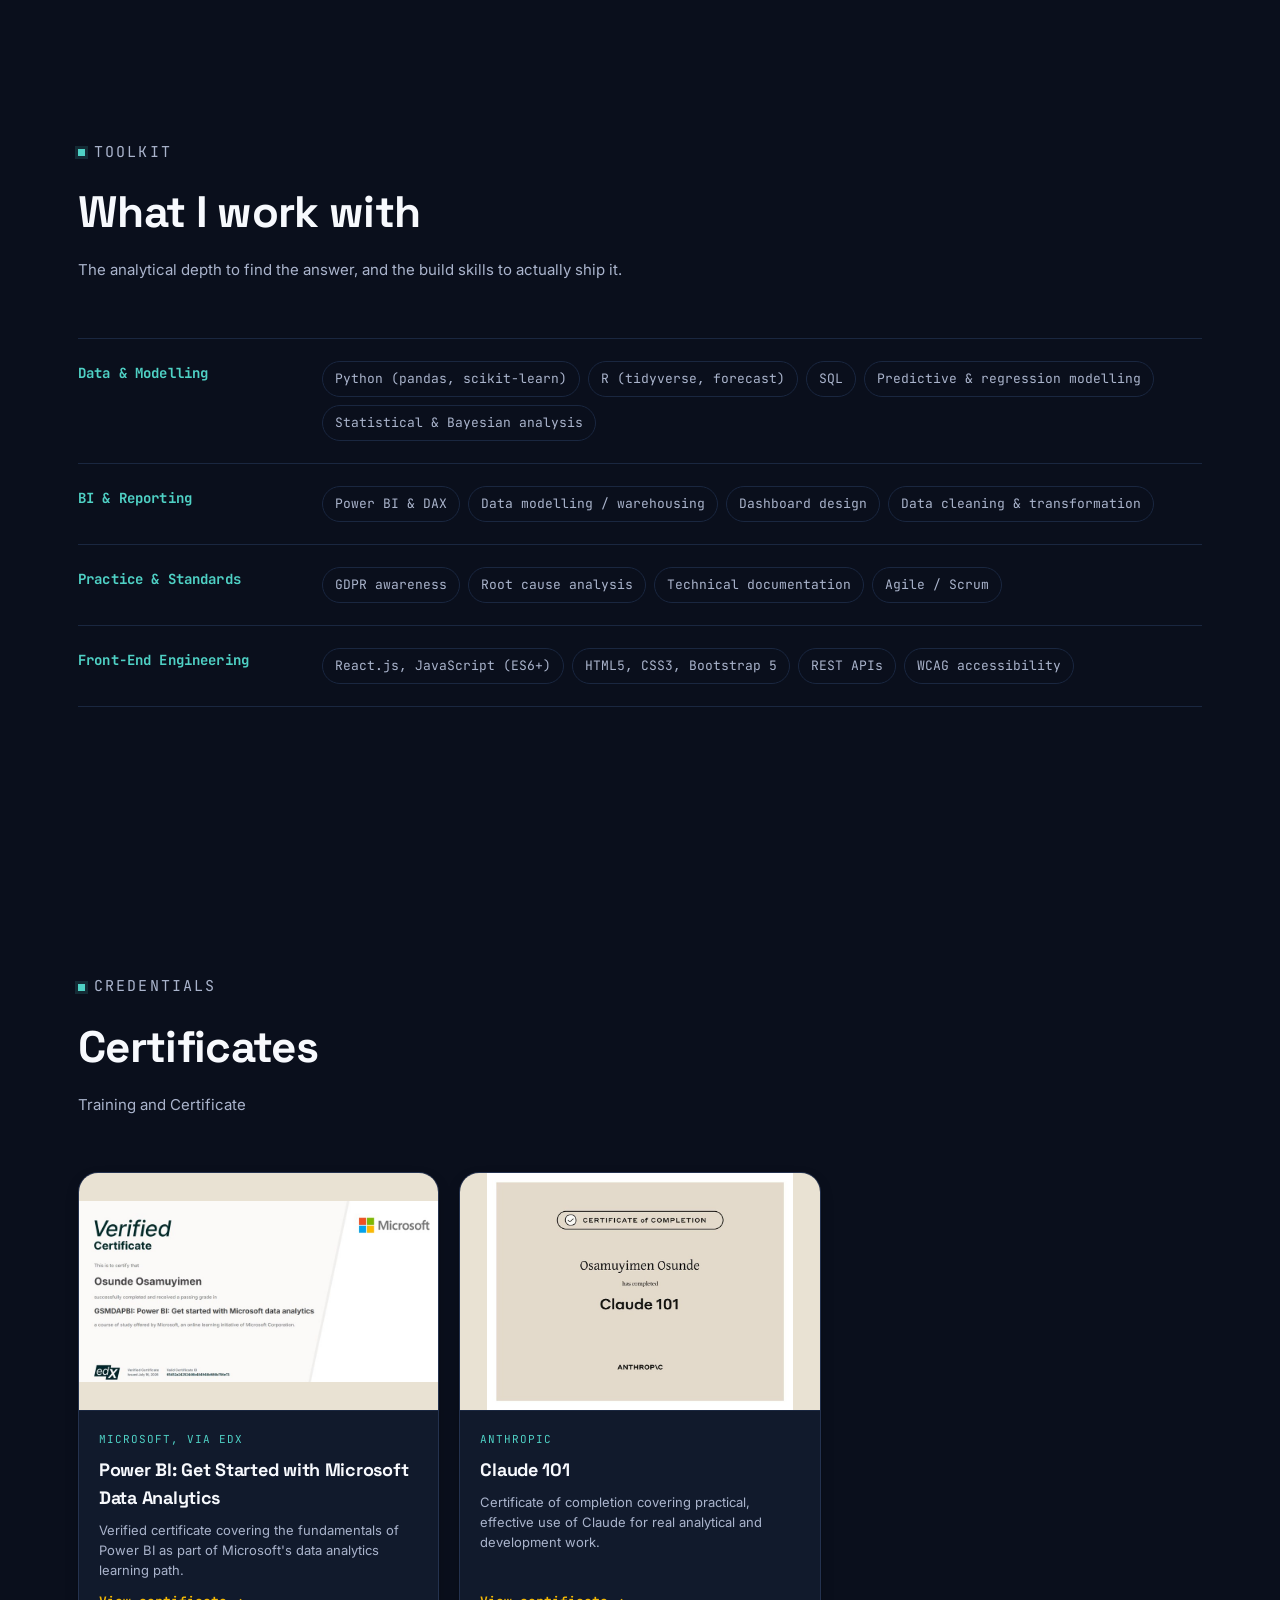
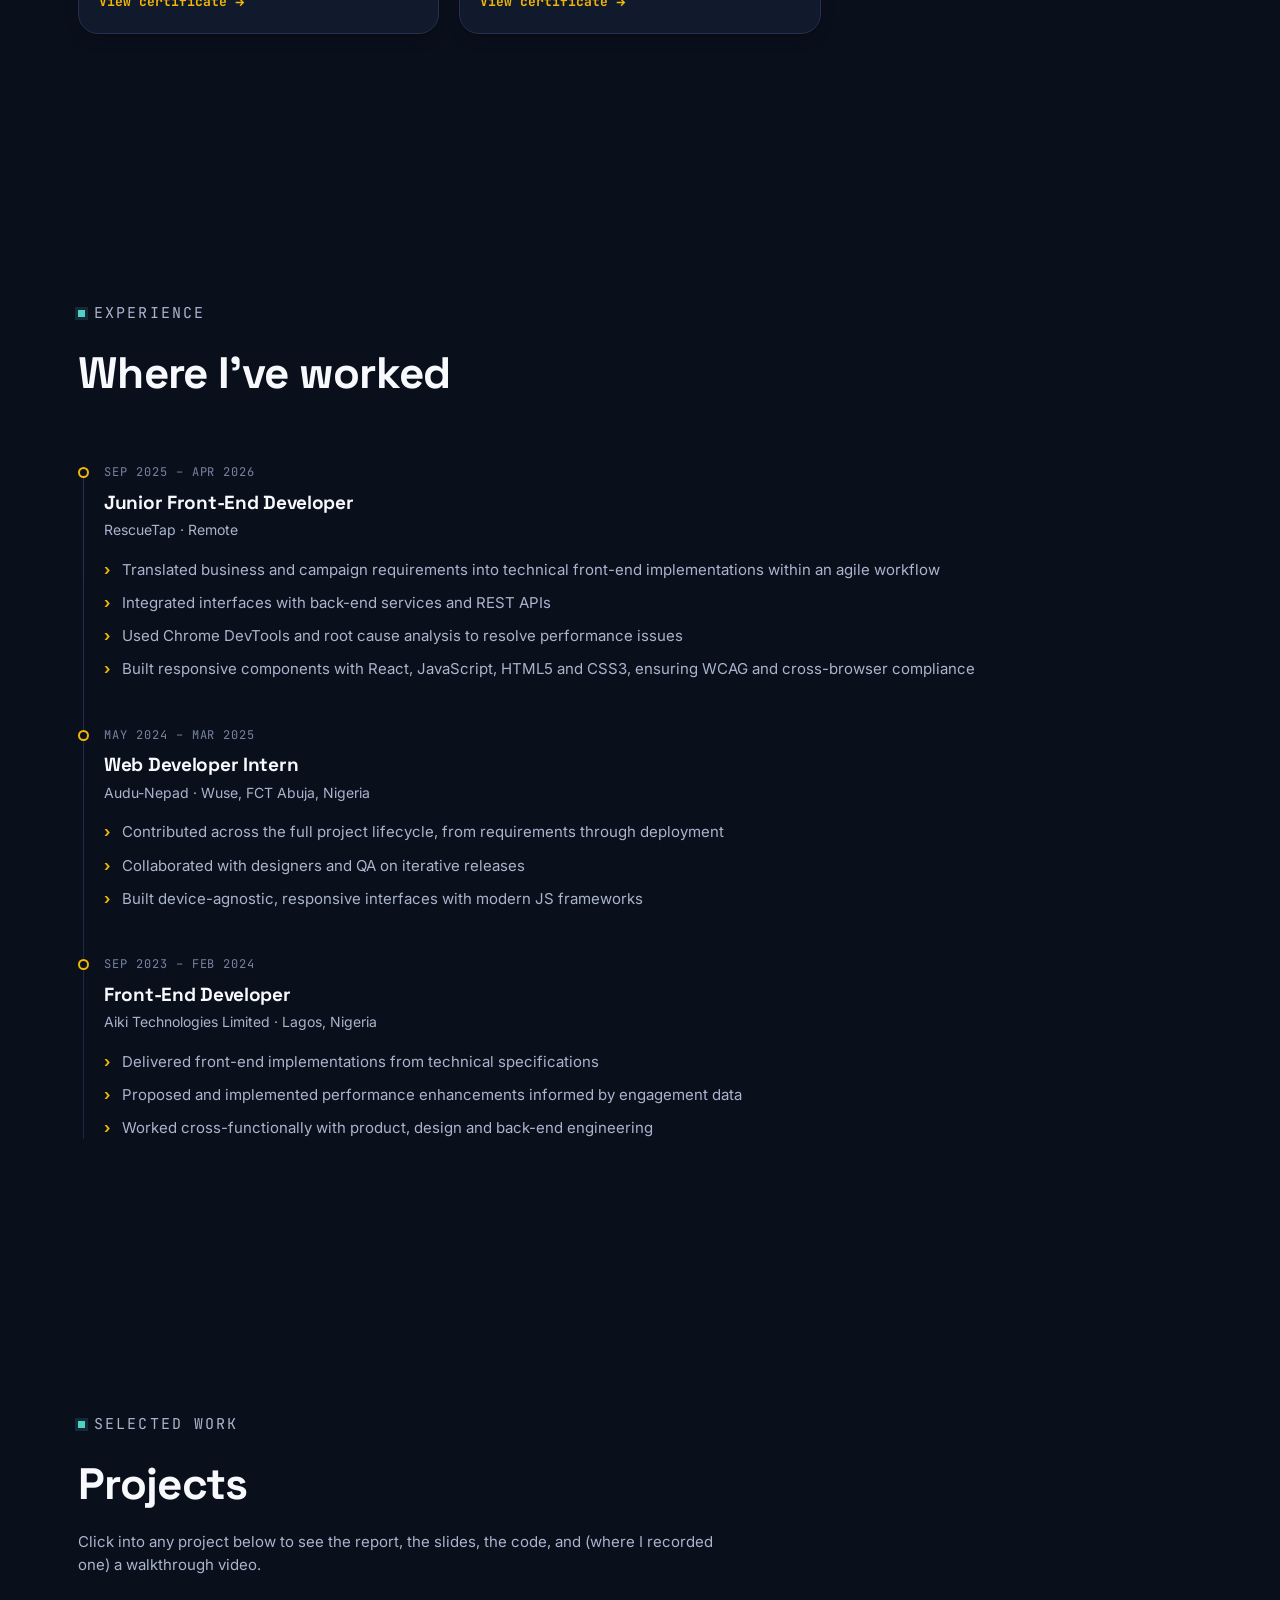
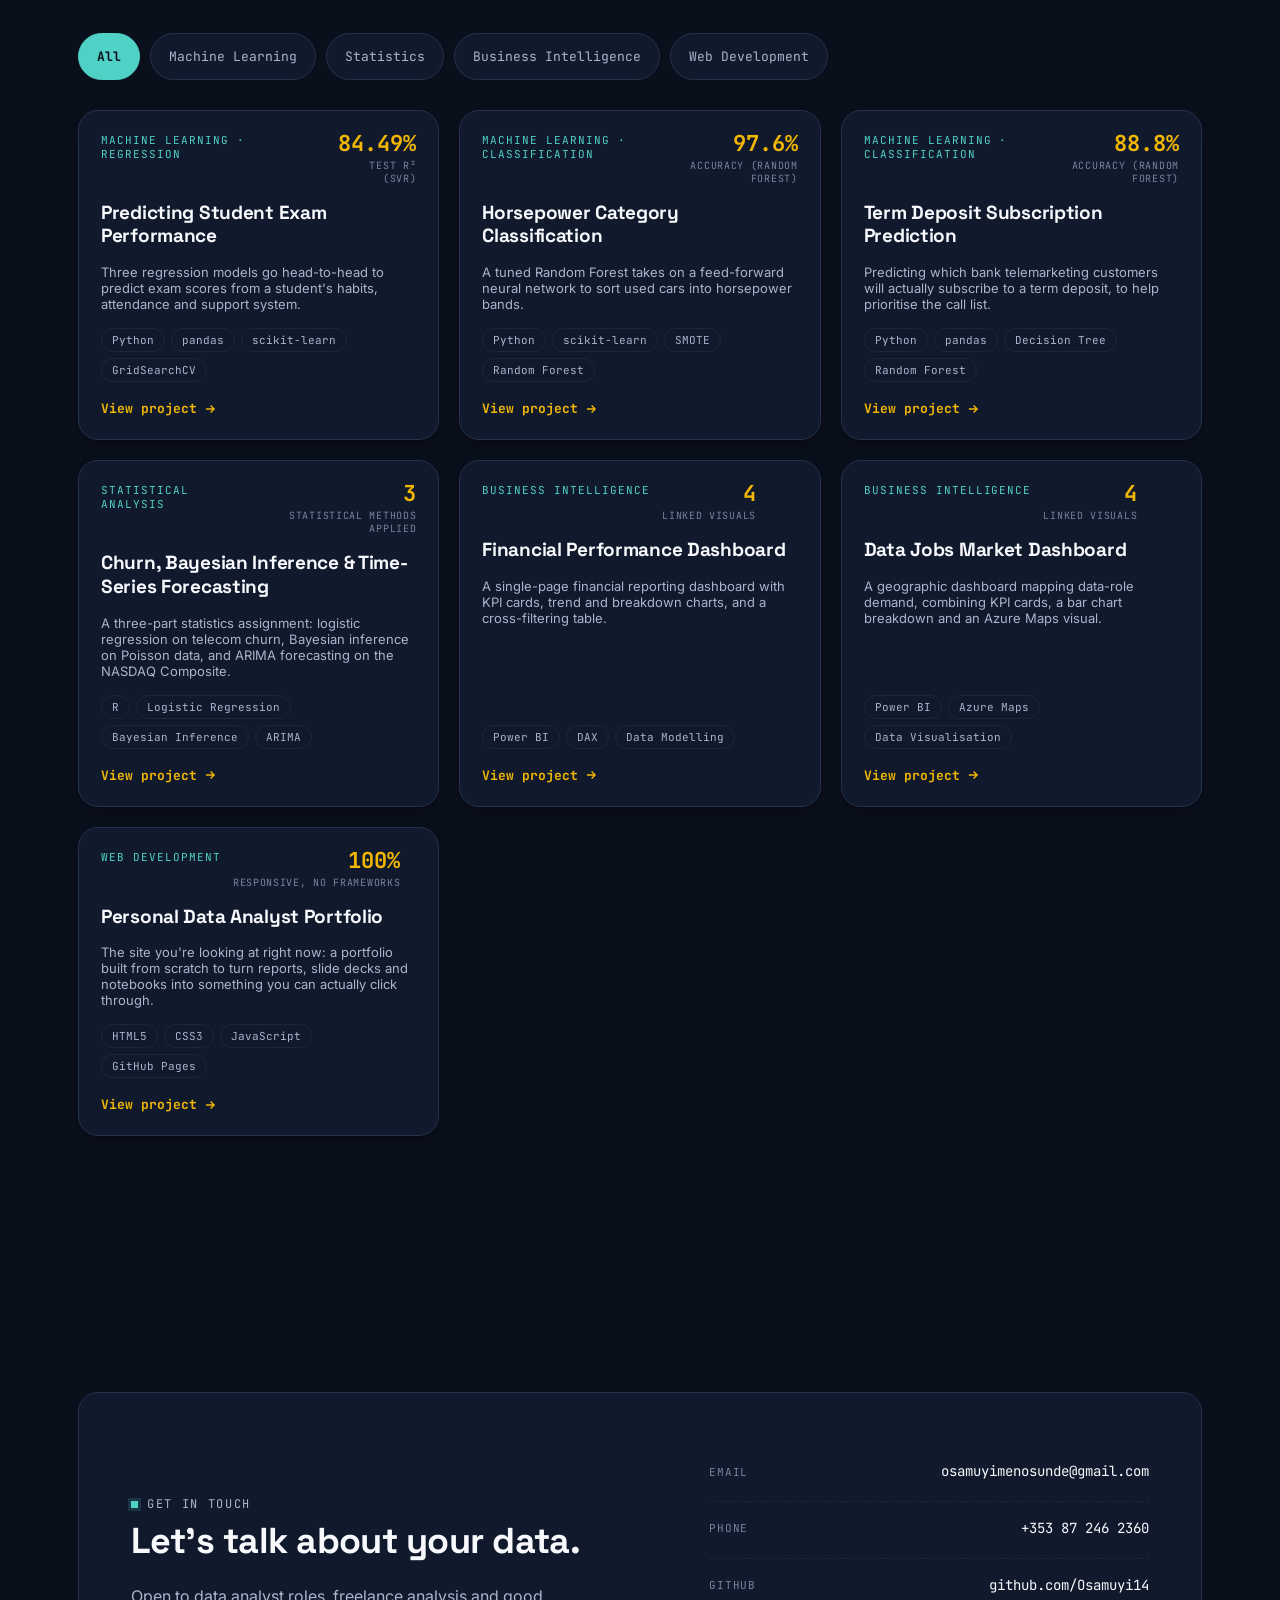
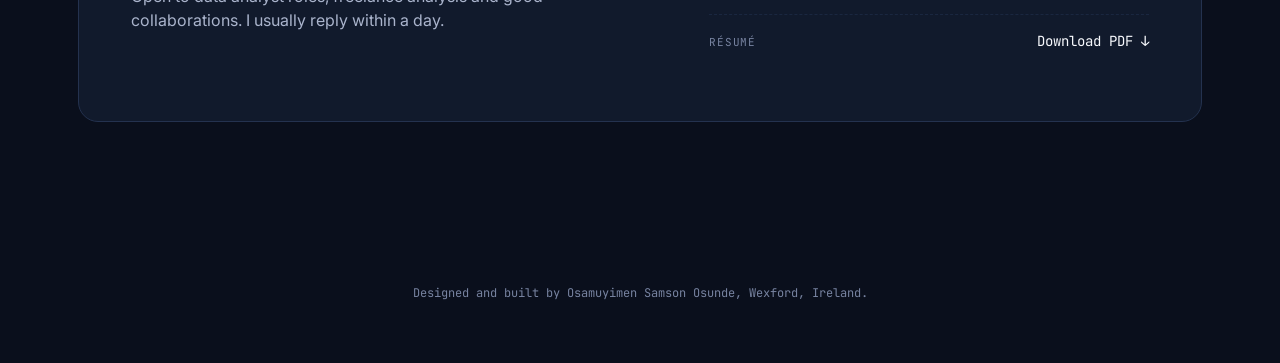
==== commit 39aefe20: "Redesign Skills as a grouped list instead of boxed cards, round tags to pill radius, increase sectio" ====
--- a/index.html
+++ b/index.html
@@ -11,7 +11,7 @@
 <link rel="preconnect" href="https://fonts.googleapis.com">
 <link rel="preconnect" href="https://fonts.gstatic.com" crossorigin>
 <link href="https://fonts.googleapis.com/css2?family=Space+Grotesk:wght@500;600;700&family=Inter:wght@400;500;600&family=JetBrains+Mono:wght@400;500;700&family=Playfair+Display:ital,wght@0,600;1,600&display=swap" rel="stylesheet">
-<link rel="stylesheet" href="styles.css?v=4">
+<link rel="stylesheet" href="styles.css?v=6">
 </head>
 <body>
 
@@ -110,43 +110,43 @@
         <h2>What I work with</h2>
         <p>The analytical depth to find the answer, and the build skills to actually ship it.</p>
       </div>
-      <div class="skills-grid">
-        <div class="skill-card">
+      <div class="skills-list">
+        <div class="skills-row">
           <h3>Data &amp; Modelling</h3>
-          <ul>
-            <li>Python (pandas, scikit-learn)</li>
-            <li>R (tidyverse, forecast)</li>
-            <li>SQL</li>
-            <li>Predictive &amp; regression modelling</li>
-            <li>Statistical &amp; Bayesian analysis</li>
-          </ul>
-        </div>
-        <div class="skill-card">
+          <div class="skills-tags">
+            <span class="tag">Python (pandas, scikit-learn)</span>
+            <span class="tag">R (tidyverse, forecast)</span>
+            <span class="tag">SQL</span>
+            <span class="tag">Predictive &amp; regression modelling</span>
+            <span class="tag">Statistical &amp; Bayesian analysis</span>
+          </div>
+        </div>
+        <div class="skills-row">
           <h3>BI &amp; Reporting</h3>
-          <ul>
-            <li>Power BI &amp; DAX</li>
-            <li>Data modelling / warehousing</li>
-            <li>Dashboard design</li>
-            <li>Data cleaning &amp; transformation</li>
-          </ul>
-        </div>
-        <div class="skill-card">
+          <div class="skills-tags">
+            <span class="tag">Power BI &amp; DAX</span>
+            <span class="tag">Data modelling / warehousing</span>
+            <span class="tag">Dashboard design</span>
+            <span class="tag">Data cleaning &amp; transformation</span>
+          </div>
+        </div>
+        <div class="skills-row">
           <h3>Practice &amp; Standards</h3>
-          <ul>
-            <li>GDPR awareness</li>
-            <li>Root cause analysis</li>
-            <li>Technical documentation</li>
-            <li>Agile / Scrum</li>
-          </ul>
-        </div>
-        <div class="skill-card">
+          <div class="skills-tags">
+            <span class="tag">GDPR awareness</span>
+            <span class="tag">Root cause analysis</span>
+            <span class="tag">Technical documentation</span>
+            <span class="tag">Agile / Scrum</span>
+          </div>
+        </div>
+        <div class="skills-row">
           <h3>Front-End Engineering</h3>
-          <ul>
-            <li>React.js, JavaScript (ES6+)</li>
-            <li>HTML5, CSS3, Bootstrap 5</li>
-            <li>REST APIs</li>
-            <li>WCAG accessibility</li>
-          </ul>
+          <div class="skills-tags">
+            <span class="tag">React.js, JavaScript (ES6+)</span>
+            <span class="tag">HTML5, CSS3, Bootstrap 5</span>
+            <span class="tag">REST APIs</span>
+            <span class="tag">WCAG accessibility</span>
+          </div>
         </div>
       </div>
     </div>
@@ -299,6 +299,6 @@
   </div>
 </div>
 
-<script src="script.js?v=4"></script>
+<script src="script.js?v=6"></script>
 </body>
 </html>
--- a/styles.css
+++ b/styles.css
@@ -42,6 +42,21 @@
 @media (prefers-reduced-motion: reduce){
   html{ scroll-behavior:auto; }
   *,*::before,*::after{ animation-duration:0.001ms !important; animation-iteration-count:1 !important; transition-duration:0.001ms !important; scroll-behavior:auto !important; }
+}
+
+/* Reduce Transparency fallback: every glass surface gets a solid equivalent.
+   Browser support for this media feature is currently strongest in Safari/WebKit;
+   it degrades gracefully (no effect) elsewhere. */
+@media (prefers-reduced-transparency: reduce){
+  .nav .wrap, .nav-links, .readout, .modal{
+    backdrop-filter:none;
+    -webkit-backdrop-filter:none;
+    background:var(--surface);
+  }
+  .modal-overlay{
+    backdrop-filter:none;
+    background:rgba(6,9,17,0.94);
+  }
 }
 
 body{
@@ -341,9 +356,9 @@
 /* ==========================================================================
    Section shell
    ========================================================================== */
-section{ padding:96px 0; }
-.section-head{ margin-bottom:44px; max-width:640px; }
-.section-head h2{ font-size:clamp(28px,3.6vw,38px); margin-top:14px; }
+section{ padding:128px 0; }
+.section-head{ margin-bottom:56px; max-width:640px; }
+.section-head h2{ font-size:clamp(30px,4vw,44px); margin-top:14px; }
 .section-head p{ color:var(--text-muted); margin-top:12px; font-size:15px; }
 
 /* ==========================================================================
@@ -364,17 +379,22 @@
 /* ==========================================================================
    Skills
    ========================================================================== */
-.skills-grid{ display:grid; grid-template-columns:repeat(4,1fr); gap:16px; }
-.skill-card{
-  background:var(--surface); border:1px solid var(--line); border-radius:var(--radius-m);
-  padding:20px;
-}
-.skill-card h3{ font-size:15px; font-family:var(--mono); color:var(--teal); margin-bottom:12px; letter-spacing:0.01em; }
-.skill-card ul li{
-  font-size:13px; color:var(--text-muted); padding:5px 0;
-}
-@media (max-width:980px){ .skills-grid{ grid-template-columns:repeat(2,1fr); } }
-@media (max-width:560px){ .skills-grid{ grid-template-columns:1fr; } }
+.skills-list{
+  border-top:1px solid var(--line-soft);
+}
+.skills-row{
+  display:grid; grid-template-columns:220px 1fr; gap:24px; align-items:start;
+  padding:22px 0; border-bottom:1px solid var(--line-soft);
+}
+.skills-row h3{
+  font-size:14px; font-family:var(--mono); color:var(--teal); letter-spacing:0.01em; margin:0;
+  padding-top:2px;
+}
+.skills-tags{ display:flex; flex-wrap:wrap; gap:8px; }
+.skills-tags .tag{ font-size:13px; padding:7px 12px; }
+@media (max-width:700px){
+  .skills-row{ grid-template-columns:1fr; gap:10px; }
+}
 
 /* ==========================================================================
    Certificates
@@ -482,7 +502,7 @@
 .pcard-tags{ display:flex; flex-wrap:wrap; gap:6px; }
 .tag{
   font-family:var(--mono); font-size:11px; color:var(--text-muted);
-  border:1px solid var(--line-soft); border-radius:4px; padding:4px 8px;
+  border:1px solid var(--line-soft); border-radius:var(--radius-pill); padding:4px 10px;
 }
 .pcard-cta{
   font-family:var(--mono); font-size:13px; color:var(--amber); font-weight:700;
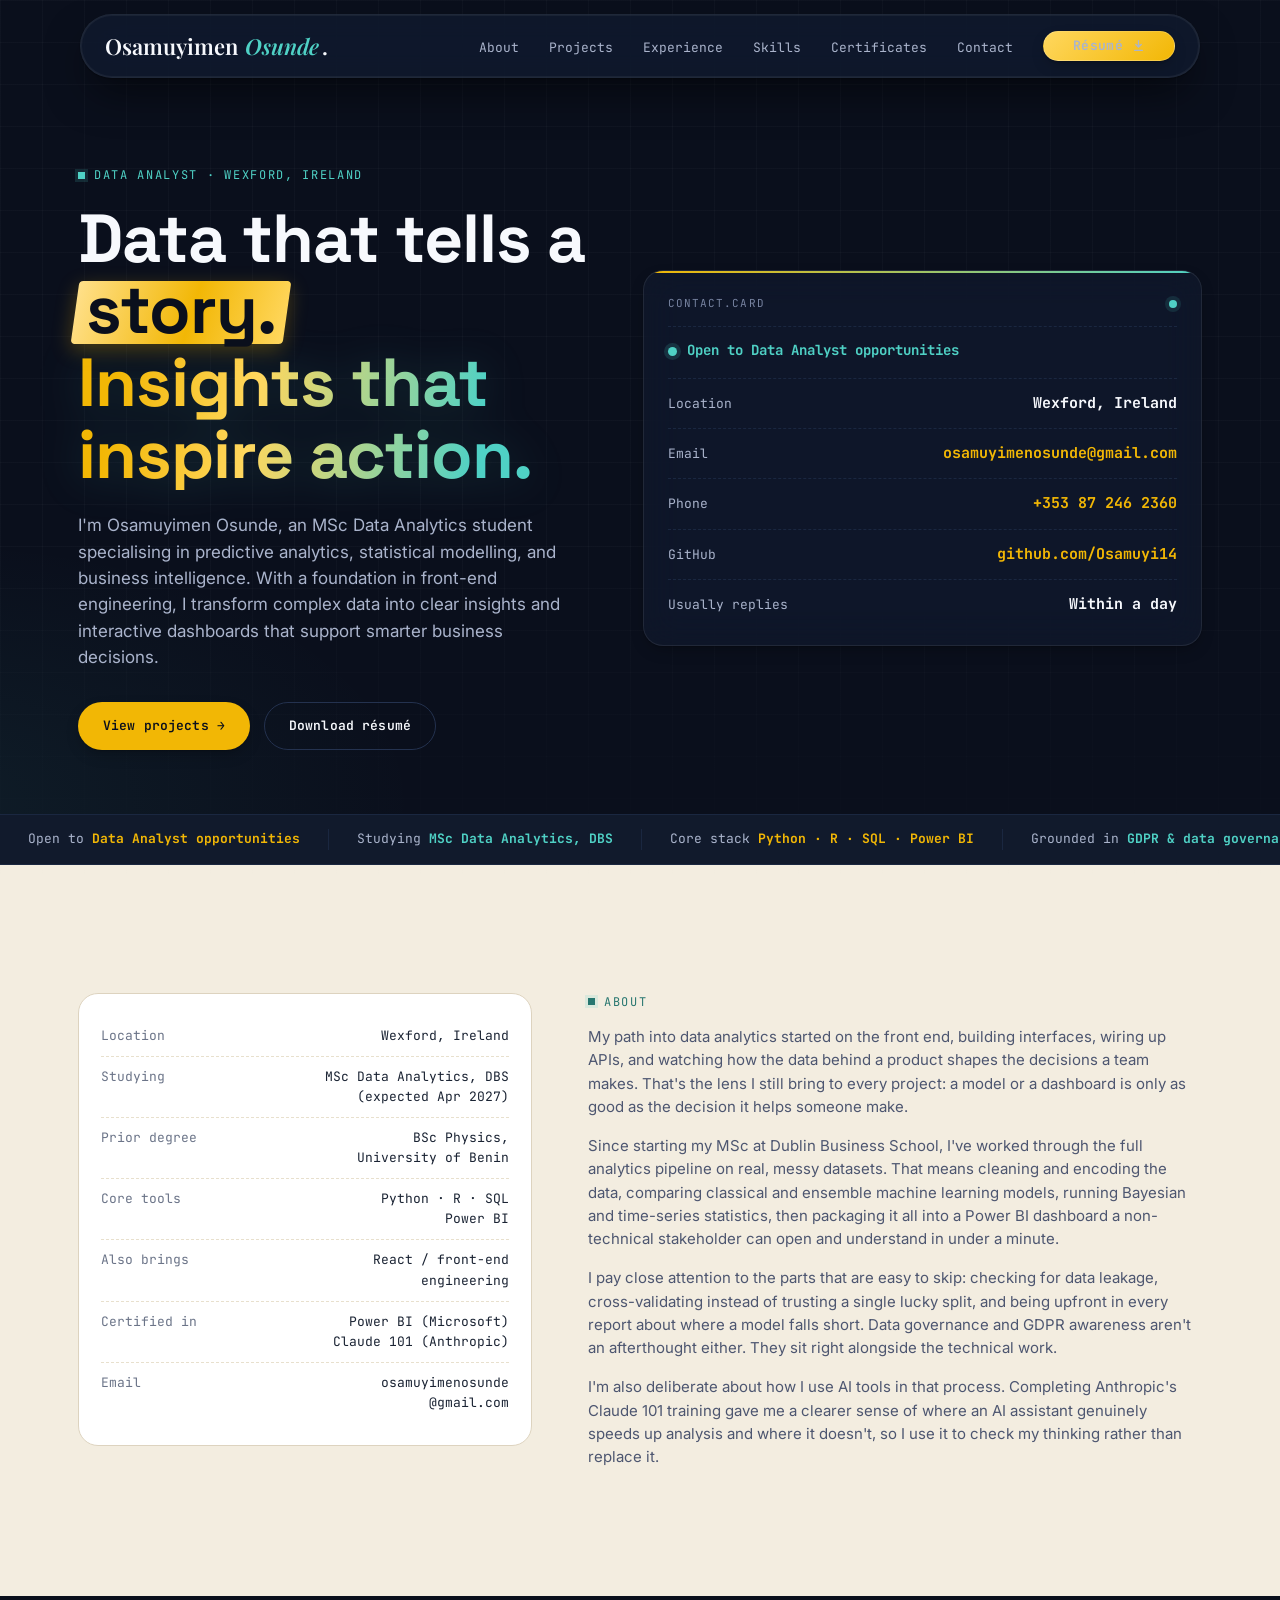
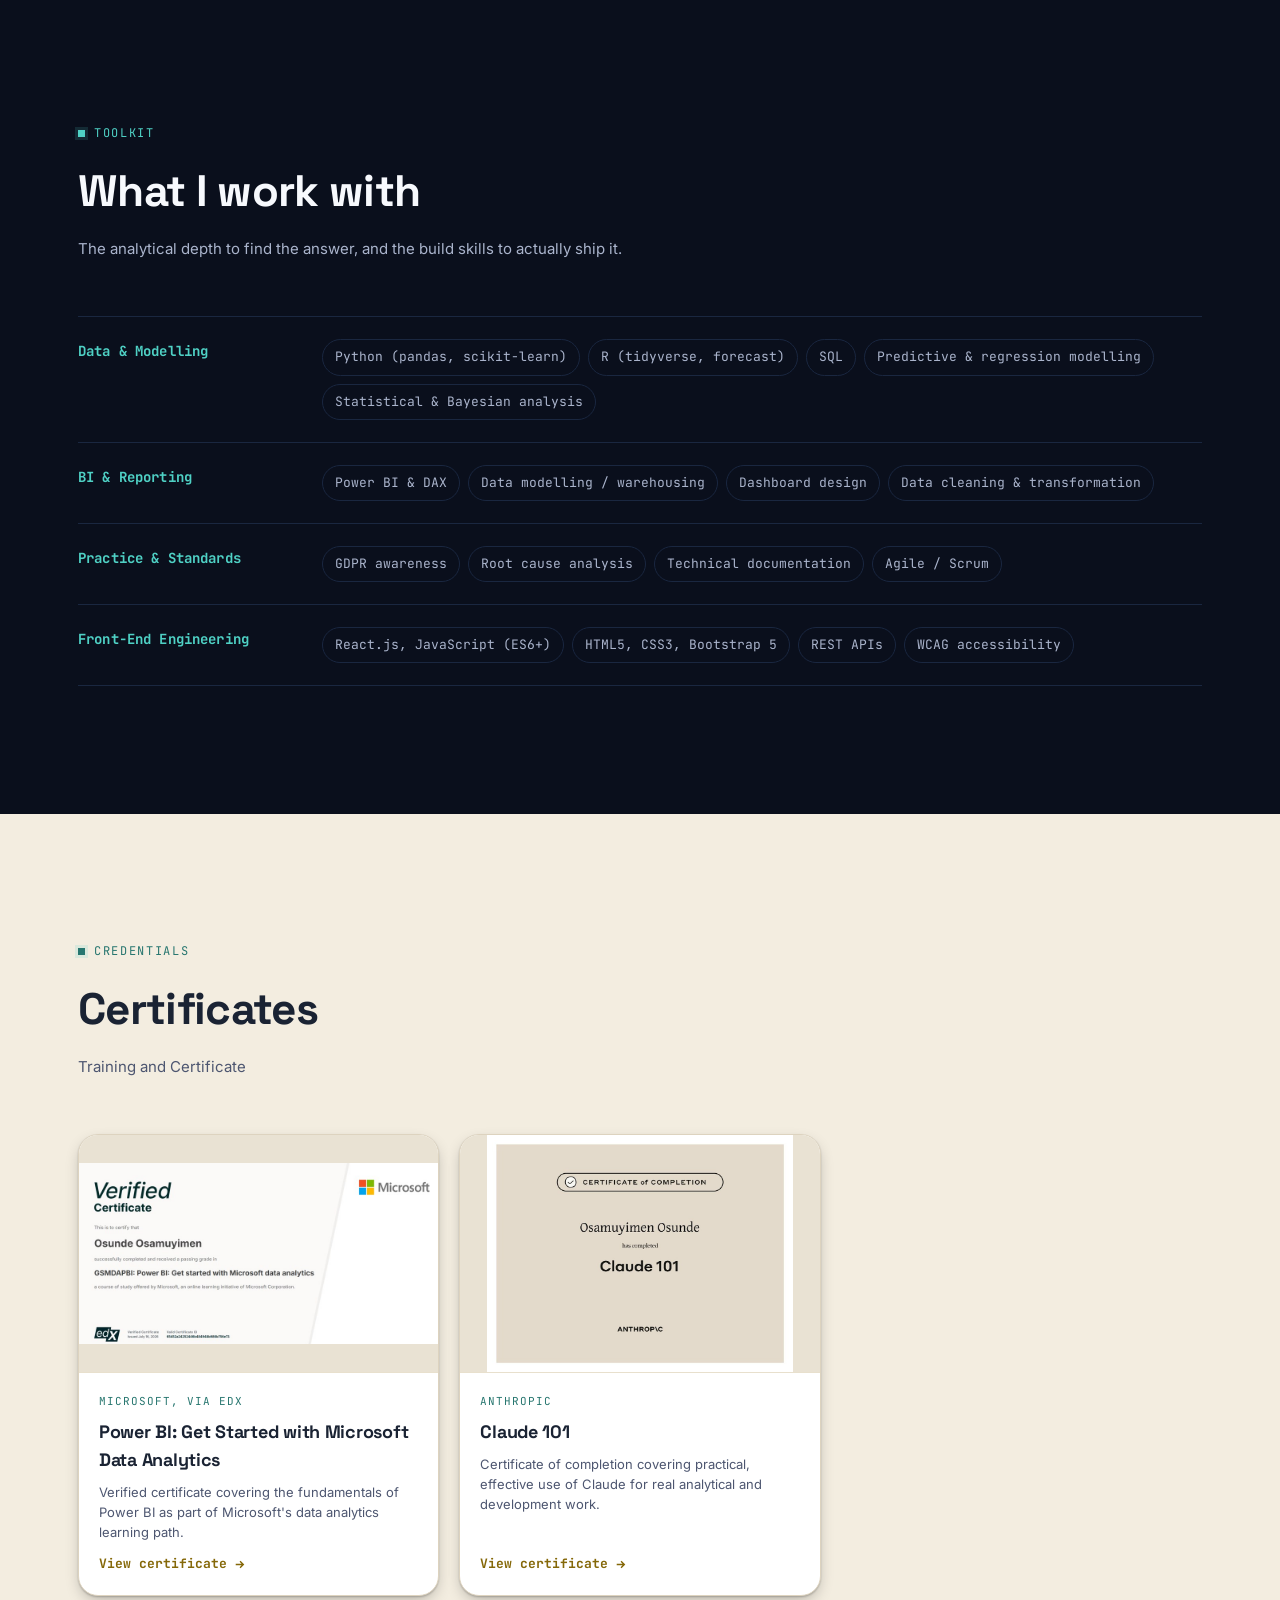
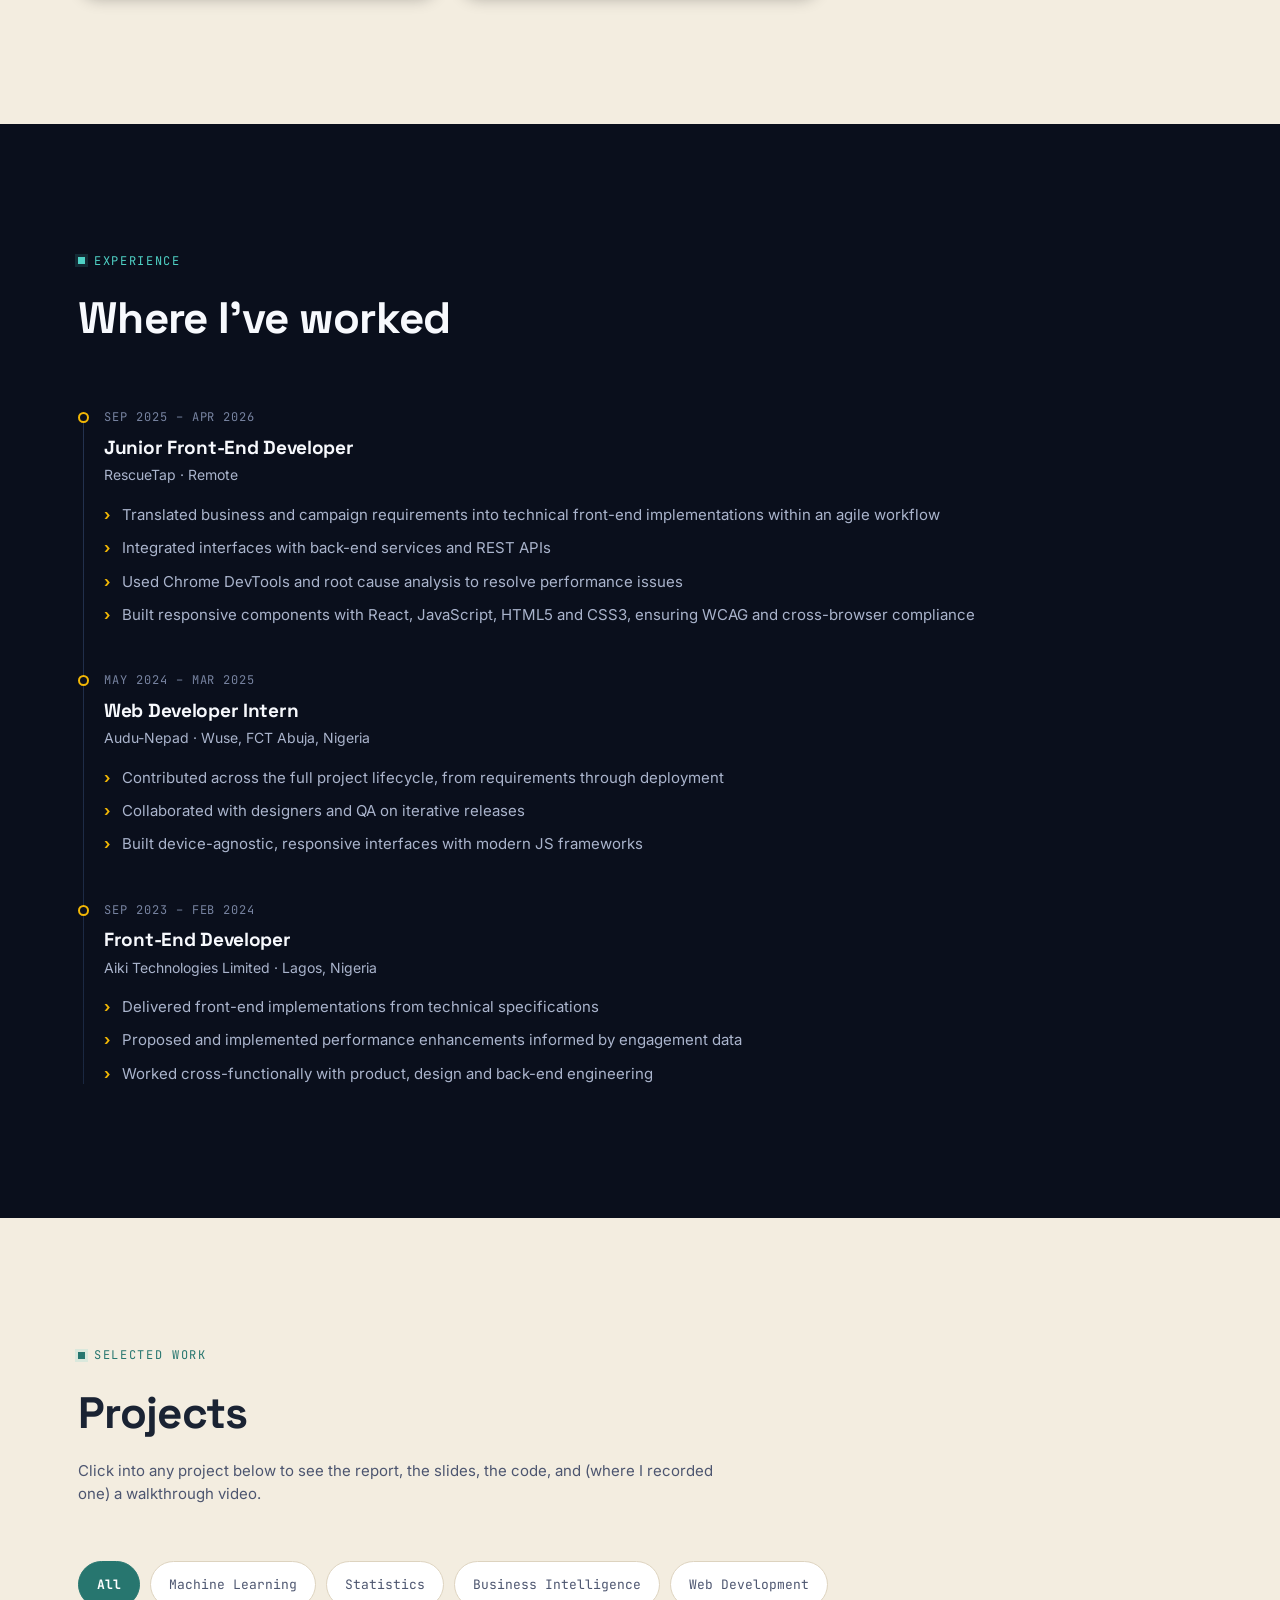
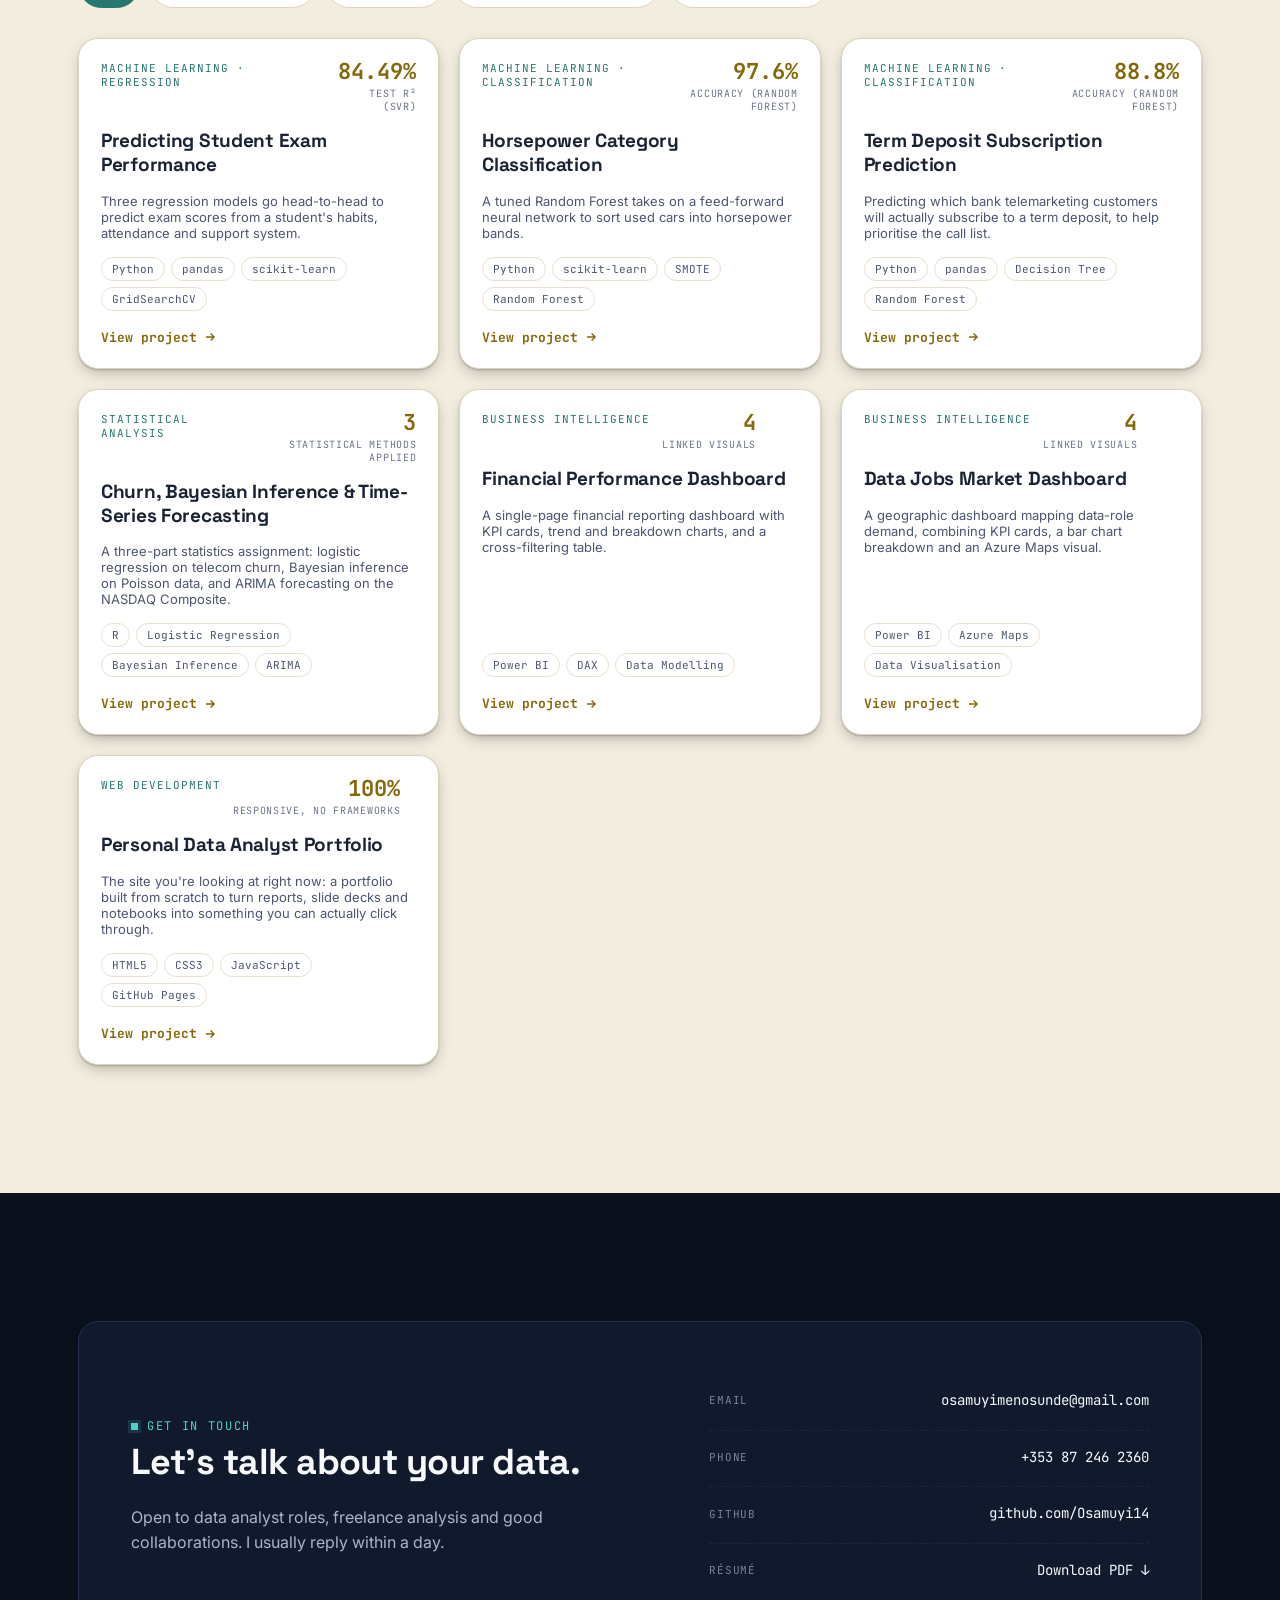
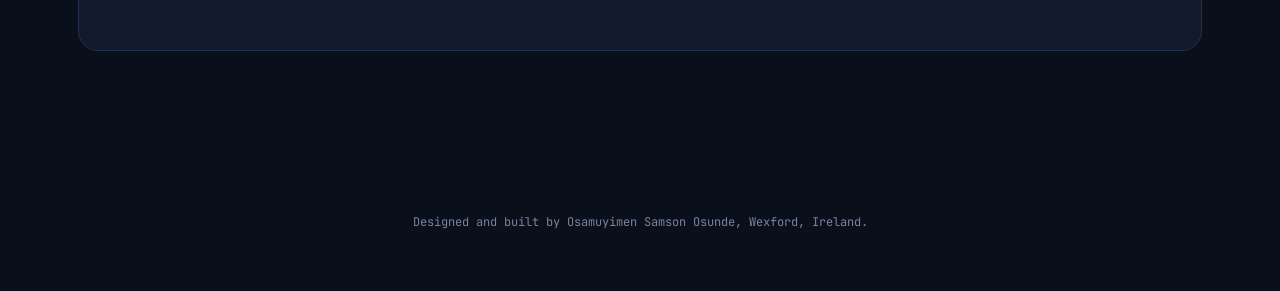
==== commit d615bcf0: "Total redesign: alternating light/dark sections with contrast-verified accent overrides. Fix two rea" ====
--- a/index.html
+++ b/index.html
@@ -11,7 +11,7 @@
 <link rel="preconnect" href="https://fonts.googleapis.com">
 <link rel="preconnect" href="https://fonts.gstatic.com" crossorigin>
 <link href="https://fonts.googleapis.com/css2?family=Space+Grotesk:wght@500;600;700&family=Inter:wght@400;500;600&family=JetBrains+Mono:wght@400;500;700&family=Playfair+Display:ital,wght@0,600;1,600&display=swap" rel="stylesheet">
-<link rel="stylesheet" href="styles.css?v=6">
+<link rel="stylesheet" href="styles.css?v=7">
 </head>
 <body>
 
@@ -79,7 +79,7 @@
   </header>
 
   <!-- ABOUT -->
-  <section id="about">
+  <section id="about" class="section-light">
     <div class="wrap">
       <div class="about-grid">
         <div class="facts">
@@ -153,7 +153,7 @@
   </section>
 
   <!-- CERTIFICATES -->
-  <section id="certificates">
+  <section id="certificates" class="section-light">
     <div class="wrap">
       <div class="section-head">
         <p class="eyebrow">Credentials</p>
@@ -238,7 +238,7 @@
   </section>
 
   <!-- PROJECTS -->
-  <section id="projects">
+  <section id="projects" class="section-light">
     <div class="wrap">
       <div class="section-head">
         <p class="eyebrow">Selected work</p>
@@ -299,6 +299,6 @@
   </div>
 </div>
 
-<script src="script.js?v=6"></script>
+<script src="script.js?v=7"></script>
 </body>
 </html>
--- a/styles.css
+++ b/styles.css
@@ -87,7 +87,7 @@
 
 img{ max-width:100%; display:block; }
 a{ color:inherit; }
-h1,h2,h3,h4{ font-family:var(--display); margin:0; letter-spacing:-0.015em; font-weight:700; }
+h1,h2,h3,h4{ font-family:var(--display); margin:0; letter-spacing:-0.015em; font-weight:700; color:var(--text); }
 p{ margin:0; }
 ul{ margin:0; padding:0; list-style:none; }
 button{ font-family:inherit; }
@@ -113,6 +113,35 @@
   background:var(--teal);
   box-shadow:0 0 0 3px rgba(79,209,197,0.15);
 }
+
+/* ==========================================================================
+   Light sections — alternating rhythm against the dark canvas.
+   Overrides are scoped custom properties, so every component built on
+   var(--surface)/var(--text)/var(--amber)/var(--teal) adapts automatically.
+   Accent values are darkened specifically to clear 4.5:1 on this background
+   (the vivid dark-mode amber/teal measure ~1.6:1 here, unusable for text).
+   --ink is deliberately left untouched: it's the fixed "text on solid accent"
+   utility color used by components outside this scope (hero button, nav).
+   ========================================================================== */
+.section-light{
+  background:#f3ede0;
+  --surface: #ffffff;
+  --surface-2: #faf6ee;
+  --surface-3: #f0e9d8;
+  --line: #ddd3bf;
+  --line-soft: #e8e0cd;
+  --text: #1a2333;
+  --text-muted: #4d5670;
+  --text-dim: #6b7488;
+  --amber: #856808;
+  --amber-dim: #6b5306;
+  --teal: #27766f;
+  --teal-dim: #1c5a54;
+}
+/* The one component that fills solid with --teal (active filter chip):
+   the darkened light-mode teal fails contrast against --ink text (2.93:1),
+   so it needs white text specifically in this scope. */
+.section-light .filter-btn.active{ color:#fff; }
 
 /* ==========================================================================
    Nav
@@ -359,13 +388,13 @@
 section{ padding:128px 0; }
 .section-head{ margin-bottom:56px; max-width:640px; }
 .section-head h2{ font-size:clamp(30px,4vw,44px); margin-top:14px; }
-.section-head p{ color:var(--text-muted); margin-top:12px; font-size:15px; }
+.section-head p:not(.eyebrow){ color:var(--text-muted); margin-top:12px; font-size:15px; }
 
 /* ==========================================================================
    About
    ========================================================================== */
 .about-grid{ display:grid; grid-template-columns:0.85fr 1.15fr; gap:56px; align-items:start; }
-.about-copy p{ color:var(--text-muted); font-size:15px; margin-bottom:16px; }
+.about-copy p:not(.eyebrow){ color:var(--text-muted); font-size:15px; margin-bottom:16px; }
 .about-copy p:last-child{ margin-bottom:0; }
 .facts{
   background:var(--surface); border:1px solid var(--line); border-radius:var(--radius-l);
@@ -582,7 +611,7 @@
   padding:52px; display:grid; grid-template-columns:1.1fr 0.9fr; gap:40px; align-items:center;
 }
 .contact h2{ font-size:clamp(26px,3.4vw,36px); }
-.contact p{ color:var(--text-muted); margin-top:14px; max-width:44ch; }
+.contact p:not(.eyebrow){ color:var(--text-muted); margin-top:14px; max-width:44ch; }
 .contact-links{ display:flex; flex-direction:column; gap:2px; }
 .contact-link{
   display:flex; justify-content:space-between; align-items:center;
